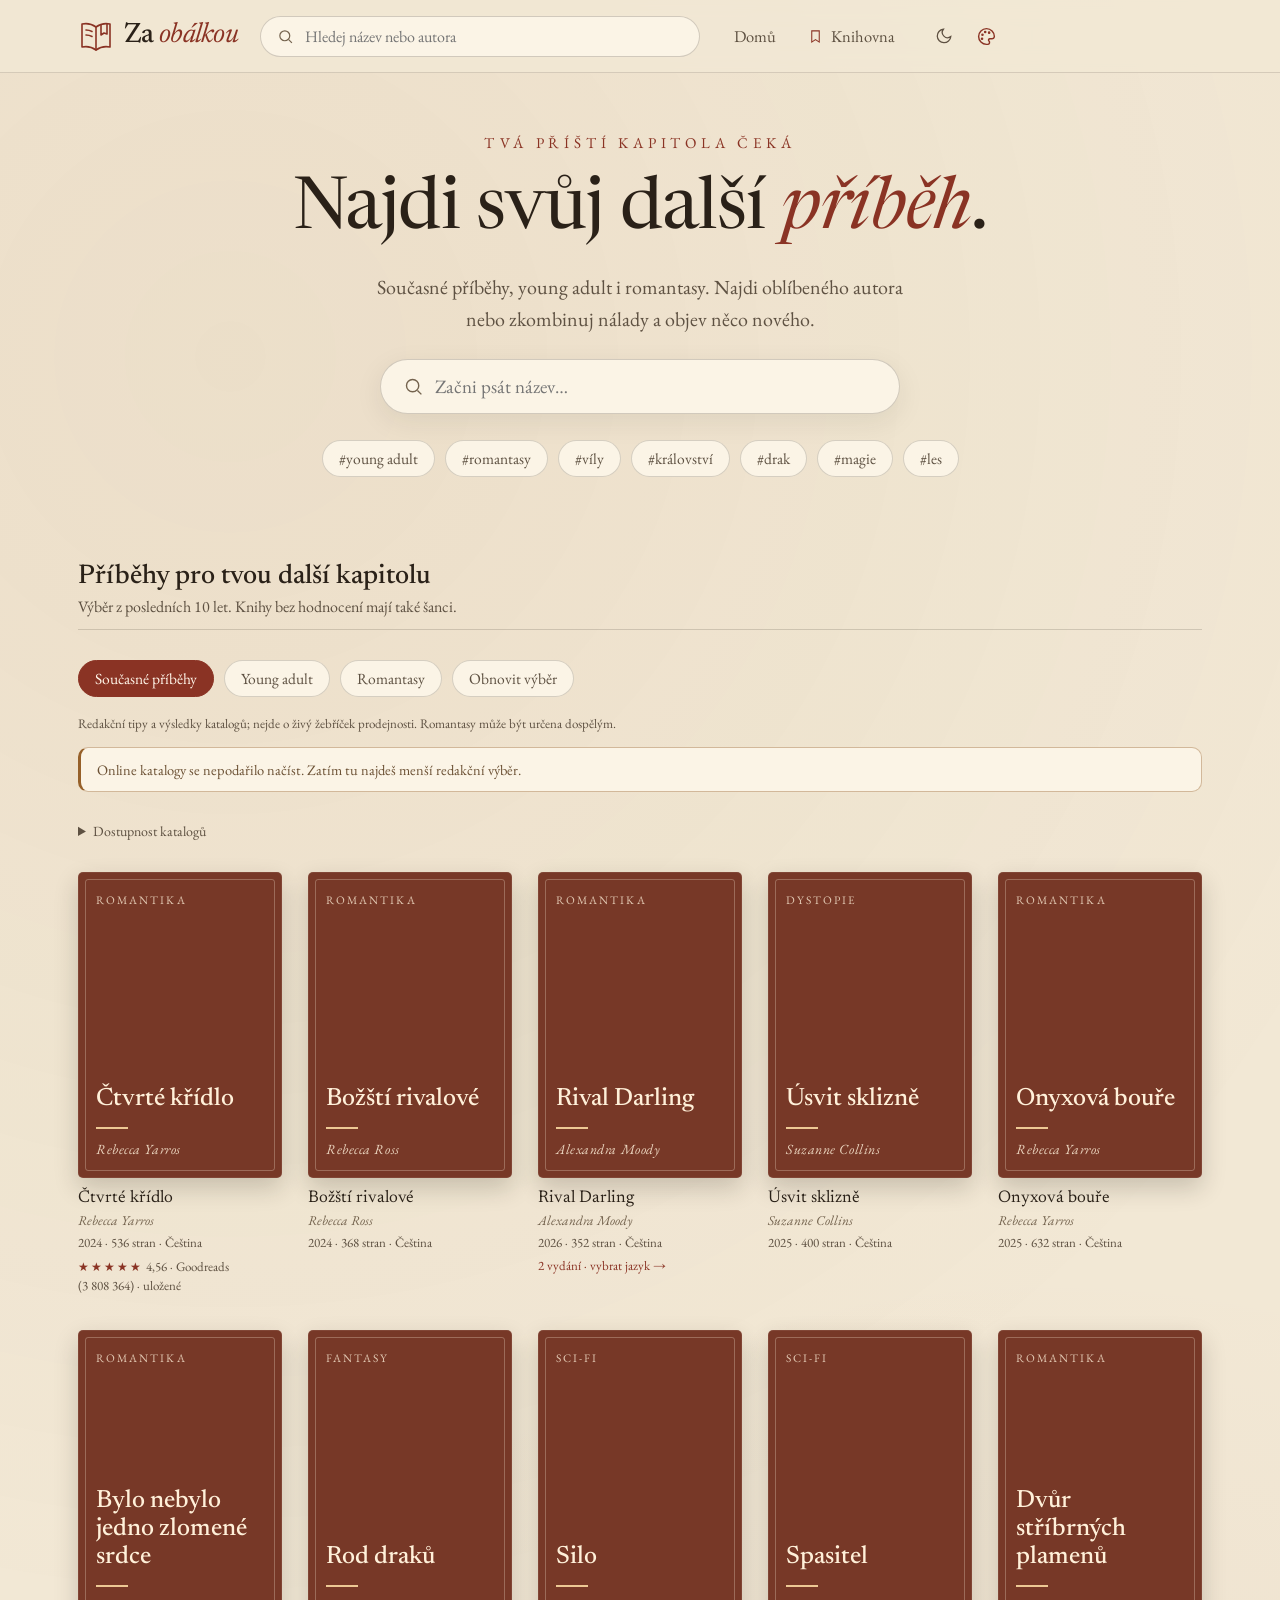
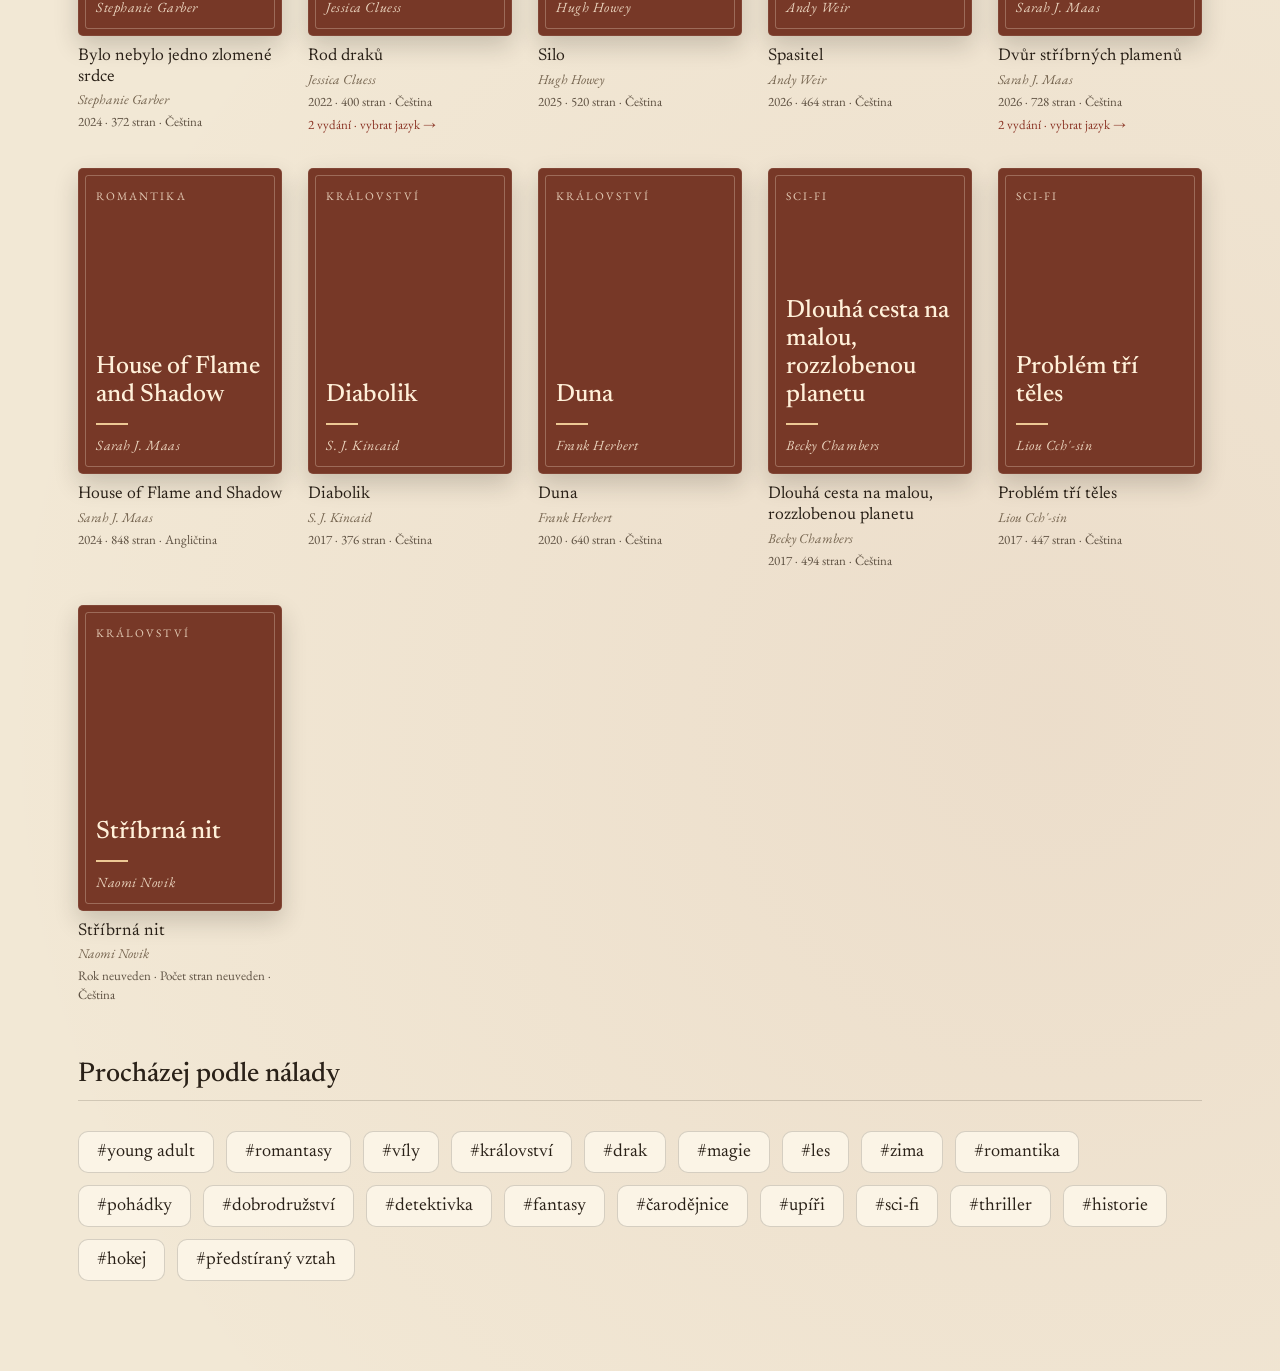
==== index.html @ e5e3b752 "Improve Czech discovery and rating provenance Remove the hidden age cutoff from tag browsing, combin" ====
<!DOCTYPE html>
<html lang="cs">
<head>
<meta charset="utf-8">
<meta name="viewport" content="width=device-width, initial-scale=1">
<meta name="description" content="Za Obálkou — objev současné knihy, young adult a romantasy. Doporučení podle nálady, vlastní knihovna a sledování čtení.">
<title>Za Obálkou — najdi svůj další příběh</title>
<link rel="canonical" href="https://zaobalkou.github.io/">
<meta property="og:type" content="website">
<meta property="og:site_name" content="Za Obálkou">
<meta property="og:title" content="Za Obálkou — najdi svůj další příběh">
<meta property="og:description" content="Objev současné knihy, young adult a romantasy. Doporučení podle nálady, vlastní knihovna a sledování čtení.">
<meta property="og:url" content="https://zaobalkou.github.io/">
<link rel="preconnect" href="https://fonts.googleapis.com">
<link rel="preconnect" href="https://fonts.gstatic.com" crossorigin>
<link href="https://fonts.googleapis.com/css2?family=Newsreader:ital,opsz,wght@0,6..72,300;0,6..72,400;0,6..72,500;0,6..72,600;1,6..72,400;1,6..72,500&family=EB+Garamond:ital,wght@0,400;0,500;0,600;1,400&display=swap" rel="stylesheet">
<style>
:root{--bg:#F2E8D5;--bg-rgb:242,232,213;--ink:#2A2118;--ink-rgb:42,33,24;--card:#FBF4E6;--accent:#8A3324;--accent-rgb:138,51,36;--muted:#5E5142;--faint:#8A7B66;--faint2:#A8997F;--desc:#3A3025;--onaccent:#F7EFDF;--gold:#B0853B;--notice:#6b5a3a}
body.dark{--bg:#15120E;--bg-rgb:21,18,14;--ink:#ECE3CF;--ink-rgb:236,227,207;--card:#221C15;--accent:#E08763;--accent-rgb:224,135,99;--muted:#BCAE92;--faint:#9C8F75;--faint2:#82765C;--desc:#DBD2BF;--onaccent:#1A1611;--gold:#D8AE55;--notice:#C9B68F}
*{box-sizing:border-box}
html,body{margin:0;padding:0}
body{background:var(--bg);color:var(--ink);font-family:'EB Garamond',Georgia,serif;-webkit-font-smoothing:antialiased;transition:background .3s,color .3s}
input{font-family:inherit}
button{font-family:inherit}
::selection{background:var(--accent);color:var(--onaccent)}
input[type=number]::-webkit-inner-spin-button{opacity:.4}
input[type=range]{-webkit-appearance:none;appearance:none;width:100%;height:6px;border-radius:999px;background:rgba(var(--ink-rgb),.16);outline:none;margin:4px 0}
input[type=range]::-webkit-slider-thumb{-webkit-appearance:none;width:19px;height:19px;border-radius:50%;background:var(--accent);cursor:pointer;border:2px solid var(--bg);box-shadow:0 1px 4px rgba(var(--ink-rgb),.3)}
input[type=range]::-moz-range-thumb{width:19px;height:19px;border-radius:50%;background:var(--accent);cursor:pointer;border:2px solid var(--bg)}
@keyframes riseIn{from{opacity:0;transform:translateY(18px)}to{opacity:1;transform:none}}
@keyframes fadeIn{from{opacity:0;transform:translateY(10px)}to{opacity:1;transform:none}}
@keyframes popIn{0%{opacity:0;transform:scale(.92) rotate(-2deg)}60%{transform:scale(1.02) rotate(.6deg)}100%{opacity:1;transform:none}}
@keyframes toastIn{from{opacity:0;transform:translate(-50%,18px)}to{opacity:1;transform:translate(-50%,0)}}
@keyframes spin{to{transform:rotate(360deg)}}
.app-bg{min-height:100vh;background:var(--bg);background-image:radial-gradient(circle at 18% 12%,rgba(176,133,59,.07),transparent 45%),radial-gradient(circle at 82% 78%,rgba(var(--accent-rgb),.06),transparent 42%);position:relative;transition:background .3s}
.hdr{position:sticky;top:0;z-index:40;backdrop-filter:blur(10px);background:rgba(var(--bg-rgb),.82);border-bottom:1px solid rgba(var(--ink-rgb),.14)}
.hdr-in{max-width:1180px;margin:0 auto;padding:14px 28px;display:flex;align-items:center;gap:22px;flex-wrap:wrap}
.logo{display:flex;flex:0 0 auto;align-items:center;gap:10px;min-height:44px;white-space:nowrap;background:none;border:none;cursor:pointer;padding:0;color:var(--ink)}
.logo .m{display:block;flex:none;width:36px;height:36px;color:var(--accent)}
.logo .t{font-family:'Newsreader',Georgia,serif;font-size:28px;line-height:1.05;letter-spacing:-.025em;font-weight:500}
.logo .t em{color:var(--accent);font-weight:400;transition:color .2s}
.logo:hover .t em{color:var(--ink)}
.hsearch-wrap{flex:1;min-width:200px;max-width:440px;display:flex;align-items:center;gap:9px;background:var(--card);border:1px solid rgba(var(--ink-rgb),.2);border-radius:999px;padding:8px 16px;transition:border-color .25s,box-shadow .25s}
.hsearch-wrap:focus-within{border-color:var(--accent);box-shadow:0 0 0 3px rgba(var(--accent-rgb),.1)}
.hsearch-wrap input:focus-visible{outline:none}
.hsearch-wrap input{flex:1;border:none;background:none;outline:none;font-size:16px;color:var(--ink);min-width:0}
nav{display:flex;align-items:center;gap:6px}
.nav-btn{background:none;border:none;cursor:pointer;font-family:'EB Garamond',serif;font-size:16.5px;color:var(--muted);padding:8px 12px;border-radius:8px;transition:color .2s,background .2s}
.nav-btn:hover{color:var(--ink);background:rgba(var(--ink-rgb),.06)}
.icon-btn{display:grid;place-items:center;width:38px;height:38px;border-radius:9px;color:var(--muted)}
.icon-btn:hover{color:var(--ink);background:rgba(var(--ink-rgb),.06)}
.nav-lib{display:flex;align-items:center;gap:8px;padding:8px 14px}
.badge{display:inline-grid;place-items:center;min-width:21px;height:21px;padding:0 6px;background:var(--accent);color:var(--onaccent);border-radius:999px;font-size:12.5px;font-family:'EB Garamond',serif}
main{max-width:1180px;margin:0 auto;padding:0 28px 90px}
.cover{position:relative;border-radius:5px;overflow:hidden;display:flex;flex-direction:column;justify-content:space-between;box-shadow:0 10px 24px rgba(var(--ink-rgb),.2),inset 0 0 0 1px rgba(255,255,255,.07)}
.cover .frame{position:absolute;inset:7px;border:1px solid currentColor;opacity:.28;border-radius:3px;pointer-events:none}
.cover img.cv{position:absolute;inset:0;width:100%;height:100%;object-fit:cover;z-index:2;background:inherit}
.book-card{background:none;border:none;padding:0;cursor:pointer;text-align:left;font-family:inherit;display:flex;flex-direction:column;gap:11px}
.book-card .cover{aspect-ratio:2/3;padding:20px 18px;transition:transform .35s cubic-bezier(.2,.8,.3,1),box-shadow .35s;animation:riseIn .5s ease both}
.book-card:hover .cover{transform:translateY(-9px) rotate(-1deg);box-shadow:0 22px 40px rgba(var(--ink-rgb),.32)}
.kicker{font-size:11.5px;letter-spacing:.18em;text-transform:uppercase;opacity:.78}
.c-title{font-family:'Newsreader',serif;font-weight:500;font-size:clamp(20px,2.2vw,25px);line-height:1.12}
.c-rule{width:32px;height:2px;margin:13px 0 11px}
.c-author{font-size:14px;letter-spacing:.04em;opacity:.85;font-style:italic}
.grid{display:grid;grid-template-columns:repeat(auto-fill,minmax(186px,1fr));gap:34px 26px}
.sec-head{border-bottom:1px solid rgba(var(--ink-rgb),.16);padding-bottom:12px;margin-bottom:30px}
.sec-head h2{font-family:'Newsreader',serif;font-weight:500;font-size:27px;margin:0}
.tag-chip{background:var(--card);border:1px solid rgba(var(--ink-rgb),.18);border-radius:999px;padding:7px 16px;font-family:'EB Garamond',serif;font-size:15.5px;color:var(--muted);cursor:pointer;transition:all .22s}
.tag-chip:hover{background:var(--ink);color:var(--bg);border-color:var(--ink);transform:translateY(-2px)}
.tag-active{display:flex;align-items:center;gap:8px;background:var(--accent);color:var(--onaccent);border:none;border-radius:999px;padding:7px 8px 7px 16px;font-size:15.5px;cursor:pointer;transition:opacity .2s}
.tag-active:hover{opacity:.85}
.mood{display:flex;align-items:baseline;gap:8px;background:var(--card);border:1px solid rgba(var(--ink-rgb),.18);border-radius:10px;padding:11px 18px;font-family:'Newsreader',serif;font-size:18px;color:var(--ink);cursor:pointer;transition:all .22s}
.mood:hover{background:var(--ink);color:var(--bg);border-color:var(--ink);transform:translateY(-3px)}
.spinner{width:34px;height:34px;border:3px solid rgba(var(--ink-rgb),.15);border-top-color:var(--accent);border-radius:50%;animation:spin .8s linear infinite;margin:60px auto}
.toast{position:fixed;left:50%;bottom:34px;transform:translateX(-50%);z-index:80;background:var(--ink);color:var(--bg);padding:14px 26px;border-radius:999px;font-size:16.5px;box-shadow:0 14px 34px rgba(var(--ink-rgb),.34);animation:toastIn .35s cubic-bezier(.2,.9,.3,1) both;display:flex;align-items:center;gap:11px}
.toast .ck{display:grid;place-items:center;width:22px;height:22px;border-radius:50%;background:var(--gold);color:#2A2118}
.lib-btn{display:flex;align-items:center;gap:8px;border-radius:10px;padding:11px 18px;font-family:'EB Garamond',serif;font-size:16px;cursor:pointer;transition:all .22s}
.lib-btn:hover{transform:translateY(-2px)}
.numin{border:1px solid rgba(var(--ink-rgb),.24);background:var(--bg);border-radius:8px;padding:6px 9px;font-size:15px;color:var(--ink);outline:none;text-align:center}
.notice{background:var(--card);border:1px solid rgba(176,133,59,.4);border-left:3px solid var(--gold);border-radius:10px;padding:12px 16px;color:var(--notice);font-size:14.5px;margin:0 0 24px}
.desc{font-size:19px;line-height:1.72;color:var(--desc);margin:0 0 22px;max-width:62ch;white-space:pre-line}
.rcard{background:var(--card);border:1px solid rgba(var(--ink-rgb),.16);border-radius:12px;padding:17px 18px}
a{color:inherit}

/* ============ mobile ============ */
@media (max-width:640px){
main{padding:0 16px 70px}
.hdr-in{padding:10px 14px;gap:12px}
.hsearch-wrap{min-width:140px}
.grid{grid-template-columns:repeat(2,1fr);gap:14px 10px}
.book-card{gap:8px}
.book-card .cover{padding:12px 10px}
.book-card .kicker{font-size:9.5px}
.book-card .c-title{font-size:clamp(13px,3.8vw,17px)!important}
.c-author{font-size:11.5px}
.c-rule{margin:7px 0 6px;width:22px}
.book-card .cover .frame{inset:4px}
.sec-head h2{font-size:22px}
.detail-cover{width:140px!important;position:relative!important;top:auto!important;margin-bottom:0}
}
@media (max-width:420px){
.grid{grid-template-columns:repeat(auto-fill,minmax(110px,1fr));gap:12px 8px}
}

/* Shared controls and narrow-screen fixes. */
:root{--faint:#74634E;--faint2:#78674F}
body.dark{--faint:#BCAE92;--faint2:#A99A80}
.book-meta{font-size:13px;color:var(--muted);line-height:1.45;margin-top:5px}
.toolbar{display:flex;flex-wrap:wrap;gap:10px;align-items:center;margin:18px 0}
.toolbar [aria-pressed=true]{background:var(--accent);border-color:var(--accent);color:var(--onaccent)}
.filters{align-items:flex-end;padding:16px;background:var(--card);border:1px solid rgba(var(--ink-rgb),.15);border-radius:12px}
.filters label{display:flex;flex:1;min-width:150px;flex-direction:column;gap:6px;font-size:14px;color:var(--muted)}
select{max-width:100%;width:100%;border:1px solid rgba(var(--ink-rgb),.24);background:var(--bg);color:var(--ink);padding:9px;border-radius:7px;font:inherit}
button:focus-visible,a:focus-visible,input:focus-visible{outline:3px solid var(--accent);outline-offset:4px}
select:focus{outline:none;border-color:var(--accent);box-shadow:0 0 0 3px rgba(var(--accent-rgb),.12)}
#main:focus{outline:none}
.book-card{min-width:0;color:var(--ink)}
.book-card>.cover{width:100%}
.c-title,.desc,.book-card{overflow-wrap:anywhere}
.skip-link{position:fixed;top:-80px;left:12px;z-index:100;background:var(--card);padding:12px}
.skip-link:focus{top:12px}
.file-input{display:block;max-width:220px;font-size:13px;margin-top:5px}
.toast{max-width:calc(100vw - 24px);width:max-content;border-radius:14px}
@media(max-width:640px){
 .hdr-in>.hsearch-wrap{order:3;flex-basis:100%;max-width:none}
 .hdr-in{justify-content:space-between;gap:8px}
 .hdr-in nav{margin-left:auto;gap:0}.nav-btn{padding:8px}
 .logo .t{font-size:22px}.logo{gap:6px}.logo .m{width:28px;height:28px}
 .grid{grid-template-columns:repeat(2,minmax(0,1fr));gap:24px 14px}
 #main div[style*="min-width:300px"],#main div[style*="min-width:240px"]{min-width:0!important;flex-basis:100%!important}
 .filters label{min-width:100%;width:100%}
 .detail-cover{width:180px!important;margin:auto!important}
}
@media(max-width:420px){.hdr-in nav>.nav-btn[data-action="home"]{display:none}}
@media(prefers-reduced-motion:reduce){*,*::before,*::after{animation:none!important;transition:none!important;scroll-behavior:auto!important}}
</style>
<link rel="stylesheet" href="theme-palette.css?v=20260913-5">
<link rel="stylesheet" href="reader-tools.css?v=20260913-5">
<link rel="stylesheet" href="bookshelf.css?v=20260913-5">
</head>
<body>
<a class="skip-link" href="#main">Přeskočit na obsah</a>
<div class="app-bg">
  <header class="hdr">
    <div class="hdr-in">
      <button class="logo" data-action="home" aria-label="Za obálkou — domů">
        <svg class="m" viewBox="0 0 36 36" fill="none" stroke="currentColor" stroke-width="1.6" stroke-linecap="round" stroke-linejoin="round" aria-hidden="true" focusable="false"><path d="M18 9c-4-3-9-4-14-3v23c5-1 10 0 14 3 4-3 9-4 14-3V6c-5-1-10 0-14 3Z"/><path d="M18 9v23M8 12c2.5 0 4.4.6 6 1.5M8 17c2.5 0 4.4.6 6 1.5M23 7v10l3-2 3 1V6"/></svg>
        <span class="t">Za <em>obálkou</em></span>
      </button>
      <div class="hsearch-wrap">
        <span style="color:var(--faint);display:flex"><svg width="17" height="17" viewBox="0 0 24 24" fill="none" stroke="currentColor" stroke-width="1.7"><circle cx="11" cy="11" r="7"></circle><line x1="16.5" y1="16.5" x2="21" y2="21"></line></svg></span>
        <input id="hsearch" aria-label="Hledej název nebo autora" maxlength="200" type="search" placeholder="Hledej název nebo autora" autocomplete="off">
      </div>
      <nav>
        <button class="nav-btn" data-action="home">Domů</button>
        <button class="nav-btn nav-lib" data-action="library">
          <span style="display:flex;color:var(--accent)"><svg width="15" height="15" viewBox="0 0 24 24" fill="none" stroke="currentColor" stroke-width="1.7"><path d="M6 3h12v18l-6-4-6 4z"></path></svg></span>
          Knihovna <span id="libBadge"></span>
        </button>
        <button class="nav-btn icon-btn" data-action="theme" id="themeBtn" title="Přepnout světlý/tmavý motiv"></button>
      </nav>
    </div>
  </header>
  <main id="main" tabindex="-1"></main>
</div>
<dialog id="readerDialog" aria-labelledby="dialogTitle"></dialog>
<div id="toastHost" role="status" aria-live="polite"></div>

<script src="config.js?v=20260913-5"></script>
<script src="book-core.js?v=20260913-5"></script>
<script src="catalogue-data.js?v=20260913-5"></script>
<script src="catalogue-client.js?v=20260913-5"></script>
<script src="qrcodegen.js?v=20260913-5"></script>
<script src="library-tools.js?v=20260913-5"></script>
<script src="bookshelf.js?v=20260913-5"></script>
<script src="theme-palette.js?v=20260913-5"></script>
<script>
var Core = window.BookCore;
(function(){
"use strict";

/* ============ pomocné ============ */
var PALETTES = [
  ['#26304F','#EFE7D2','#C9A24B'],['#2E4630','#EBE4CF','#B9C29A'],['#2E3B4E','#E7ECF2','#BFD0DE'],
  ['#6E2A2A','#F0E2C8','#D8B24A'],['#1F4E4A','#EAE3CC','#D2A24B'],['#4A2A45','#F0E0D6','#D9A6A0'],
  ['#34506B','#EAEFF4','#E3C36B'],['#3A2A38','#ECE0D2','#C8A24B'],['#3B4A2E','#E9E6CF','#C3CB94'],
  ['#7A3A1E','#F0E2CC','#E0B25A'],['#235049','#EDE6D0','#E0B0C0'],['#22324A','#E8E2CC','#CDA24B']
];
function hashStr(s){ s=String(s||''); var h=0; for(var i=0;i<s.length;i++){ h=((h<<5)-h+s.charCodeAt(i))|0; } return Math.abs(h); }
function palette(seed){ return PALETTES[ hashStr(seed) % PALETTES.length ]; }
function esc(s){ return String(s==null?'':s).replace(/[&<>"']/g,function(c){ return {'&':'&amp;','<':'&lt;','>':'&gt;','"':'&quot;',"'":'&#39;'}[c]; }); }
function attr(s){ return esc(s); }
function decodeEntities(s){
  if(!s) return '';
  s=s.replace(/&#x([0-9a-fA-F]+);/g,function(_,h){return String.fromCharCode(parseInt(h,16));})
     .replace(/&#([0-9]+);/g,function(_,n){return String.fromCharCode(parseInt(n,10));});
  try{ var t=document.createElement('textarea'); t.innerHTML=s; s=t.value; }catch(e){}
  return s;
}
function cleanDesc(s){
  s=String(s||'');
  s=s.replace(/<\s*br\s*\/?>/gi,'\n').replace(/<\/(p|div|h[1-6]|li)>/gi,'\n').replace(/<li[^>]*>/gi,'• ').replace(/<[^>]+>/g,'');
  s=decodeEntities(s);
  s=s.replace(/ /g,' ').replace(/\r/g,'').replace(/[ \t]+/g,' ').replace(/ *\n */g,'\n').replace(/\n{3,}/g,'\n\n').trim();
  return s;
}
function num(n){ return String(n).replace('.',','); }
function el(id){ return document.getElementById(id); }
function plkn(n){ return n===1?'kniha':(n>=2&&n<=4?'knihy':'knih'); }
function author0(b){ return String((b&&b.author)||'').split(',')[0].trim(); }

/* nálady: český štítek + offline tag + anglický výraz pro Open Library */
var MOODS = [
  {label:'#young adult',cz:'young adult',en:'young adult'},{label:'#romantasy',cz:'romantasy',en:'romantasy'},
  {label:'#víly', cz:'víly', en:'fairies'},{label:'#království', cz:'království', en:'kingdoms'},
  {label:'#drak', cz:'drak', en:'dragons'},{label:'#magie', cz:'magie', en:'magic'},
  {label:'#les', cz:'les', en:'forest'},{label:'#zima', cz:'zima', en:'winter'},
  {label:'#romantika', cz:'romantika', en:'romance'},{label:'#pohádky', cz:'pohádky', en:'fairy tales'},
  {label:'#dobrodružství', cz:'dobrodružství', en:'adventure'},{label:'#detektivka', cz:'detektivka', en:'detective'},
  {label:'#fantasy', cz:'fantasy', en:'fantasy'},{label:'#čarodějnice', cz:'čarodějnice', en:'witches'},
  {label:'#upíři', cz:'upíři', en:'vampires'},{label:'#sci-fi', cz:'sci-fi', en:'science fiction'},
  {label:'#thriller', cz:'thriller', en:'thriller'},{label:'#historie', cz:'historie', en:'historical fiction'},{label:'#hokej',cz:'hokej',en:'hockey'},{label:'#předstíraný vztah',cz:'předstíraný vztah',en:'fake dating'}
];

/* ============ záložní katalog (offline) ============ */
var EMBEDDED = [
  {id:'e:star',title:'Hvězdný prach',author:'Neil Gaiman',year:1999,pages:280,tags:['království','víly','hvězdy','romantika','dobrodružství'],desc:'Mladý Tristan slíbí své lásce, že jí přinese spadlou hvězdu — a vydá se za zeď, která dělí všední svět od kouzelné země Vílí.'},
  {id:'e:uproot',title:'Zakořeněná',author:'Naomi Novik',year:2015,pages:520,tags:['les','magie','drak','čarodějnice','království'],desc:'Vesnici na okraji zkaženého Hvozdu chrání mág zvaný Drak, který si každých deset let vybírá jednu dívku.'},
  {id:'e:silver',title:'Stříbrná nit',author:'Naomi Novik',year:2018,pages:560,tags:['zima','magie','království','hvězdy','víly'],desc:'Dcera lichváře dokáže měnit stříbro ve zlato — a tím na sebe upoutá pozornost ledového krále zimního království.'},
  {id:'e:narnia',title:'Lev, čarodějnice a skříň',author:'C. S. Lewis',year:1950,pages:200,tags:['království','magie','zima','čarodějnice','dobrodružství'],desc:'Čtyři sourozenci projdou skříní do zasněžené země Narnie, kde vládne Bílá čarodějnice a stále je zima, ale nikdy Vánoce.'},
  {id:'e:hobit',title:'Hobit',author:'J. R. R. Tolkien',year:1937,pages:336,tags:['drak','dobrodružství','magie','fantasy'],desc:'Spořádaný hobit Bilbo Pytlík se proti své vůli připojí k družině trpaslíků na cestě za pokladem, který hlídá drak Šmak.'},
  {id:'e:bride',title:'Princezna nevěsta',author:'William Goldman',year:1973,pages:320,tags:['romantika','království','dobrodružství'],desc:'Krásná Buttercup ztratí svou pravou lásku na moři a má se provdat za zlého prince. Příběh plný pirátů, soubojů a pravé lásky.'},
  {id:'e:howl',title:'Howlův kráčející hrad',author:'Diana Wynne Jones',year:1986,pages:448,tags:['magie','čarodějnice','království','romantika'],desc:'Mladou Sofii promění čarodějnice ve stařenu a ona najde útočiště v kráčejícím hradě marnivého kouzelníka Howla.'},
  {id:'e:grimm',title:'Pohádky bratří Grimmů',author:'bratři Grimmové',year:1812,pages:720,tags:['pohádky','víly','les','fantasy'],desc:'Sebrané pohádky, jak je zapsali bratři Grimmové — temnější a divočejší, než je dnes známe.'},
  {id:'e:forest',title:'Dcera lesa',author:'Juliet Marillier',year:1999,pages:672,tags:['les','magie','romantika','pohádky'],desc:'Sorcha je jediná dcera mezi šesti bratry. Když je zlá macecha promění v labutě, musí mlčky uplést šest košil z kopřivy.'},
  {id:'e:wind',title:'Jméno větru',author:'Patrick Rothfuss',year:2007,pages:880,tags:['magie','dobrodružství','fantasy'],desc:'Kvothe — legendární mág, vrah a hudebník — vypráví příběh svého života až po tajemnou univerzitu, kde se vyučuje pravá magie.'},
  {id:'e:alice',title:'Alenka v říši divů',author:'Lewis Carroll',year:1865,pages:200,tags:['dobrodružství','fantasy','magie'],desc:'Alenka se propadne za bílým králíkem do nesmyslného světa, kde mluví zvířata a Srdcová královna volá „Hlavu dolů!“.'},
  {id:'e:peter',title:'Petr Pan',author:'J. M. Barrie',year:1911,pages:240,tags:['víly','dobrodružství','fantasy'],desc:'Chlapec, který nikdy nedospěje, odnese Wendy a její bratry do Země Nezemě. Čekají je víly, ztracení hoši i kapitán Hook.'}
];
// Czech fallback suggestions, editorial selection; no invented scores or trend claims.
// year is the original publication year here, not the date of a Czech edition.
var MODERN = [
  {id:'e:onyx',title:'Onyxová bouře',aliases:['Onyx Storm'],author:'Rebecca Yarros',year:2025,tags:['romantasy','fantasy','drak','magie','romantika','new adult'],desc:'Třetí díl série Empyreum. Violet čekají další střety ve světě dračích jezdců.',link:'https://www.albatrosmedia.cz/tituly/91888547/onyxova-boure/'},
  {id:'e:sunrise',title:'Úsvit sklizně',aliases:['Sunrise on the Reaping'],author:'Suzanne Collinsová',year:2025,tags:['young adult','dystopie','dobrodružství'],desc:'Návrat do Panemu v příběhu Haymitche a padesátých Hladových her.',link:'https://www.albatrosmedia.cz/tituly/95061816/usvit-sklizne/'},
  {id:'e:rivals',title:'Božští rivalové',aliases:['Divine Rivals'],author:'Rebecca Ross',year:2023,tags:['young adult','romantasy','fantasy','romantika','magie'],desc:'Dva mladí novináři a dopisy, které je propojí uprostřed války bohů.',link:'https://www.albatrosmedia.cz/tituly/91496657/bozsti-rivalove/'},
  {id:'e:fourth',title:'Čtvrté křídlo',aliases:['Fourth Wing'],author:'Rebecca Yarros',year:2023,tags:['romantasy','fantasy','drak','magie','romantika','new adult'],desc:'Violet vstupuje do nebezpečného výcviku dračích jezdců. První díl série Empyreum.'},
  {id:'e:iron',title:'Železný plamen',aliases:['Iron Flame'],author:'Rebecca Yarros',year:2023,tags:['romantasy','fantasy','drak','magie','romantika','new adult'],desc:'Pokračování Čtvrtého křídla: další rok výcviku a zkoušky Violetiny důvěry.',link:'https://www.albatrosmedia.cz/tituly/89562707/zelezny-plamen/'},
  {id:'e:heart',title:'Bylo nebylo jedno zlomené srdce',aliases:['Once Upon a Broken Heart'],author:'Stephanie Garberová',year:2021,tags:['young adult','romantasy','fantasy','romantika','magie','pohádky'],desc:'Evangeline uzavírá nebezpečnou dohodu ve světě kouzel a nenaplněných přání.',link:'https://www.palmknihy.cz/ekniha/bylo-nebylo-jedno-zlomeneho-srdce--414884'}
];
// The link for this edition is supplied by its publisher/distributor.
MODERN[5].link='https://www.palmknihy.cz/ekniha/bylo-nebylo-jedno-zlomene-srdce--414884';
EMBEDDED = MODERN.concat(EMBEDDED).map(function(b){return Object.assign({pages:0,language:'cs',yearKind:'original',firstPublishYear:b.year},b);});

/* ============ stav ============ */
var state = {
  view:'home', query:'', searchInput:'', activeTags:[], unknownTags:[], libraryView:'shelf',
  selectedId:null, detail:null, detailLoading:false,
  results:[], rawResults:[], shown:24, searchLoading:false, offlineSearch:false, searchFailed:0, searchTotal:0,
  filters:{year:'all',language:'all',sort:'smart'}, discovery:'modern', featuredFailed:0, storageError:'', returnView:'home',
  featured:[], featuredLoading:true, offlineFeatured:false,
  lib:{}, toast:null, _lastError:null, _focusHeader:false, _fromHero:false
};
var toastTimer=null, searchTimer=null, searchSeq=0, detailSeq=0;

/* ============ téma ============ */
var MOON='<svg width="18" height="18" viewBox="0 0 24 24" fill="none" stroke="currentColor" stroke-width="1.7"><path d="M21 12.8A9 9 0 1 1 11.2 3a7 7 0 0 0 9.8 9.8z"></path></svg>';
var SUN='<svg width="18" height="18" viewBox="0 0 24 24" fill="none" stroke="currentColor" stroke-width="1.7"><circle cx="12" cy="12" r="4.2"></circle><path d="M12 2v2.5M12 19.5V22M2 12h2.5M19.5 12H22M4.9 4.9l1.8 1.8M17.3 17.3l1.8 1.8M19.1 4.9l-1.8 1.8M6.7 17.3l-1.8 1.8"></path></svg>';
function applyTheme(dark){ document.body.classList.toggle('dark',dark); var tb=el('themeBtn'); if(tb) tb.innerHTML= dark?SUN:MOON; try{localStorage.setItem('mzr_theme',dark?'dark':'light');}catch(e){} }
function toggleTheme(){ applyTheme(!document.body.classList.contains('dark')); }
function initTheme(){
  var th=null; try{th=localStorage.getItem('mzr_theme');}catch(e){}
  var dark = th==='dark' || (th===null && window.matchMedia && window.matchMedia('(prefers-color-scheme: dark)').matches);
  applyTheme(!!dark);
}

/* ============ localStorage ============ */
function loadLib(){
  try { var raw=localStorage.getItem('mzr_lib_v2'); if(raw) state.lib=Core.validateLibrary(JSON.parse(raw)); }
  catch(e){ state.lib=Object.create(null); state.storageError='Knihovnu nelze načíst. Původní data zůstala zachována; nejdřív si stáhni jejich zálohu.'; state.storageBlocked=true; }
}
function saveLib(){
  if(state.storageBlocked){ state.storageError='Původní knihovna je poškozená. Stáhni původní data pro jejich obnovu.'; return false; }
  try { localStorage.setItem('mzr_lib_v2', JSON.stringify(state.lib)); state.storageError=''; return true; }
  catch(e){ state.storageError='Změny se nepodařilo uložit. Zálohuj knihovnu před zavřením stránky.'; return false; }
}
function exportLibrary(raw){
  // Keep the original backup format compatible with MeziŘádky imports.
  var value=raw ? localStorage.getItem('mzr_lib_v2') : JSON.stringify({format:'meziradky',version:1,exportedAt:new Date().toISOString(),library:state.lib},null,2);
  var blob=new Blob([value || '{}'],{type:'application/json'}), url=URL.createObjectURL(blob), a=document.createElement('a');
  a.href=url; a.download=raw?'zaobalkou-puvodni-data.json':'zaobalkou-knihovna.json'; a.click(); setTimeout(function(){URL.revokeObjectURL(url);},1000);
}
/* Catalogue adapters keep source failures, works and language editions separate. */
var Client=window.CatalogueClient, LibraryTools=window.LibraryTools, BookShelf=window.BookShelf;
var SEEDS=(window.CatalogueData||{}).books||[];
EMBEDDED=Core.merge([SEEDS,Core.linkCatalogue(EMBEDDED.filter(function(b){return !SEEDS.some(function(seed){return Core.sameWork(b,seed);});}).map(function(b){return Object.assign({},b,{year:null,pages:0,yearKind:'original',source:'Redakční tip'});}),SEEDS)]).map(function(b){b.tags=Core.normalizeTags(b);return b;});
function searchBooks(q){return Client.search(q,state.filters);}
function searchCombo(terms){return Client.tags(terms,state.filters);}
function loadFeatured(mode,force){return Client.featured(mode,{force:!!force});}
function matchesTags(b,terms){return Core.matchesTags(b,terms);}
function localSearch(query,tags){
  var books=Core.merge([Object.keys(state.lib).map(function(id){return state.lib[id].book;}),EMBEDDED]);
  return books.filter(function(b){return (!tags||!tags.length||matchesTags(b,tags))&&(!query||Core.relevance(b,query)>0);});
}
function buildRatings(b){
  var primary=Core.rating(b);
  return ['gr','a','ol','g'].filter(function(p){return Core.validRating(b[p+'Rating'])&&(p!=='gr'||primary&&primary.source==='Goodreads');}).map(function(p){
    var n=b[p+'Rating'];return {site:{gr:'Goodreads',a:'Apple Books',ol:'Open Library',g:'Google Books'}[p],val:num(n.toFixed(p==='gr'?2:1)),unit:'/ 5',pct:Math.round(n*20),count:Core.integer(b[p+'Count'],100000000),url:p==='gr'?Core.goodreadsURL(b.grUrl):'',snapshot:p==='gr'&&b.grSnapshot===true,scope:p==='gr'?b.grScope:''};
  }).sort(function(a,b){return Number(b.site===(primary||{}).source)-Number(a.site===(primary||{}).source);});
}
function fetchDetail(book){return Client.detail(book).then(function(b){b.ratingList=buildRatings(b);return b;});}
var featuredSeq=0;
function featuredBooks(list){
  var books=Core.merge([list,EMBEDDED.filter(function(b){return Core.year(b.firstPublishYear||b.year)>=new Date().getFullYear()-10;})]);
  books=books.filter(function(b){
    if(Object.keys(state.lib).some(function(id){return Core.sameWork(state.lib[id].book,b);}))return false;
    return state.discovery==='ya'?matchesTags(b,['young adult']):state.discovery==='romantasy'?matchesTags(b,['romantasy']):true;
  });
  var authors=new Map();
  return Core.groupWorks(books,{era:'modern'}).filter(function(b){var a=Core.norm(b.author),n=authors.get(a)||0;authors.set(a,n+1);return n<2;}).slice(0,18);
}
function refreshFeatured(force){
  var seq=++featuredSeq;state.featured=featuredBooks([]);state.featuredLoading=true;renderMain();
  loadFeatured(state.discovery,force).then(function(r){
    if(seq!==featuredSeq)return;
    state.featured=featuredBooks(r.books);state.offlineFeatured=r.total>0&&r.failed===r.total;state.featuredFailed=r.failed;state.featuredIssues=r.issues||[];state.featuredLoading=false;
    if(state.view==='home')renderMain();
  }).catch(function(){if(seq!==featuredSeq)return;state.featured=featuredBooks([]);state.offlineFeatured=true;state.featuredLoading=false;if(state.view==='home')renderMain();});
}

/* ============ knihovna ============ */
function snapshot(b){return Core.snapshot(b);}
function findBook(id){
  if(state.detail && state.detail.id===id) return state.detail;
  var all=state.results.concat(state.rawResults,state.featured,(state.detail&&state.detail.editions)||[]);
  all=all.concat(all.flatMap(function(b){return b.editions||[];}));
  for(var i=0;i<all.length;i++){ if(all[i].id===id) return all[i]; }
  for(var j=0;j<EMBEDDED.length;j++){ if(EMBEDDED[j].id===id) return EMBEDDED[j]; }
  if(state.lib[id]) return state.lib[id].book;
  return null;
}
function setStatus(id,status){
  if(!['want','reading','read'].includes(status) || state.storageBlocked)return;
  var b=findBook(id); if(!b) return;
  var existing=Object.keys(state.lib).find(function(k){return Core.sameBook(state.lib[k].book,b);});
  if(existing && existing!==id){id=existing;b=state.lib[id].book;}
  var cur=state.lib[id]||{}; var page=cur.page||0; var pages=cur.pages==null?(b.pages||0):cur.pages;
  if(status==='reading') page=cur.page||0;
  if(status==='read') page=pages||cur.page||0;
  state.lib[id]={status:status,page:page,pages:pages,pagesManual:!!cur.pagesManual,book:snapshot(b)};
  var saved=saveLib(); updateBadge(); renderMain();
  if(!saved){flash('Změna je jen v paměti. Stáhni zálohu knihovny.');return;}
  flash(status==='want'?'Přidáno do „Chci přečíst“':status==='reading'?'Označeno jako rozečtené':'Přidáno mezi přečtené');
}
function setPage(id,val,live){
  var cur=state.lib[id]; if(!cur) return;
  var tot=cur.pages==null?((cur.book&&cur.book.pages)||0):cur.pages;
  var p=Core.integer(val); if(tot&&p>tot)p=tot;
  cur.status='reading'; cur.page=p; saveLib(); if(!live)renderMain();
}
function setTotal(id,val,live){
  var cur=state.lib[id]; if(!cur) return;
  var t=Core.integer(val); cur.pages=t; cur.pagesManual=true;
  // Typing 512 passes through 5 and 51. Preserve progress until the edit is committed.
  if(!live){if(cur.page>t&&t>0)cur.page=t;if(cur.status==='read')cur.page=t;}
  saveLib(); if(!live)renderMain();
}
function sliderLive(id,val){
  var cur=state.lib[id]; if(!cur) return;
  var tot=cur.pages==null?((cur.book&&cur.book.pages)||0):cur.pages;
  var p=Core.integer(val); if(tot&&p>tot)p=tot; if(p<0)p=0;
  cur.status='reading'; cur.page=p; saveLib();
  var pct=tot?Math.min(100,Math.round(p/tot*100)):0;
  var q=function(sel,fn){ var ns=document.querySelectorAll(sel); for(var i=0;i<ns.length;i++) fn(ns[i]); };
  q('[data-pnum="'+CSS.escape(id)+'"]',function(x){ x.value=p; });
  q('[data-ppct="'+CSS.escape(id)+'"]',function(x){ x.textContent=pct+' %'; });
  q('[data-pbar="'+CSS.escape(id)+'"]',function(x){ x.style.width=pct+'%'; });
}
var lastRemoved=null;
function removeFromLib(id){
  if(!state.lib[id])return;lastRemoved={id:id,entry:state.lib[id]};delete state.lib[id];saveLib();updateBadge();renderMain();flash('Odebráno z knihovny');
}
function undoRemove(){if(!lastRemoved)return;state.lib[lastRemoved.id]=lastRemoved.entry;lastRemoved=null;saveLib();updateBadge();renderMain();flash('Kniha vrácena do knihovny');}

function flash(msg){ state.toast=msg; renderToast(); clearTimeout(toastTimer); toastTimer=setTimeout(function(){ state.toast=null; renderToast(); },2200); }

/* ============ navigace + hledání ============ */
function cancelSearch(){clearTimeout(searchTimer);searchSeq++;state.searchLoading=false;}
function goHome(){setRoute(''); cancelSearch();detailSeq++; state.featured=featuredBooks(state.featured); state.view='home'; state.activeTags=[]; state.unknownTags=[]; state.searchInput=''; state.query=''; if(el('hsearch'))el('hsearch').value=''; renderMain(); window.scrollTo(0,0); }
function goLibrary(){setRoute('#shelf');cancelSearch();detailSeq++; state.view='library'; renderMain(); window.scrollTo(0,0); }
function openBook(id,fromRoute){
  var base=findBook(id);if(!base)return;
  var knownChoices=state.detail&&Core.sameWork(state.detail,base)?state.detail.editions||[]:[];
  base=Object.assign({},base,{editions:Core.merge([base.editions||[],knownChoices,SEEDS.filter(function(b){return Core.sameWork(b,base);}),[base]])});
  cancelSearch();if(state.view!=='detail')state.returnView=state.view;
  if(!fromRoute)setRoute(LibraryTools.bookLink(base));
  state.view='detail'; state.selectedId=id; state.detail=null; state.detailLoading=true;
  state.detail=Object.assign({},base,{ratingList:buildRatings(base)});
  renderMain(); window.scrollTo(0,0);
  var seq=++detailSeq;
  fetchDetail(base).then(function(d){ if(seq!==detailSeq||state.view!=='detail')return; state.detail=d;
    var savedId=Object.keys(state.lib).find(function(k){return k===id||Core.sameBook(state.lib[k].book,d);}),cur=state.lib[savedId]; if(cur){cur.book=snapshot(Object.assign({},d,{id:savedId}));if(!cur.pagesManual&&!cur.pages&&d.pages)cur.pages=d.pages;saveLib();}
    state.detailLoading=false; renderMain(); })
  .catch(function(){ if(seq!==detailSeq||state.view!=='detail')return; state.detail=Object.assign({},base,{desc:cleanDesc(base.desc)||'Popis se nepodařilo načíst.',ratingList:buildRatings(base)}); state.detailLoading=false; renderMain(); });
}
function applyFilters(){
  state.results=Core.groupWorks(state.rawResults,Object.assign({query:state.query},state.filters));state.shown=24;renderMain();
}
function runSearch(){
  var q=state.query.trim(), tags=state.activeTags.map(function(t){return t.term;});
  if(state.unknownTags.length){cancelSearch();state.results=[];state.rawResults=[];state.searchIssues=[];renderMain();return;}
  if(!q&&!tags.length){cancelSearch();state.results=[];state.rawResults=[];renderMain();return;}
  var seq=++searchSeq;state.shown=24;state.searchLoading=true;state.offlineSearch=false;state.rawResults=[];state.results=[];renderMain();
  state.rawResults=localSearch(q,tags);state.results=Core.groupWorks(state.rawResults,Object.assign({query:q},state.filters));renderMain();
  var p=tags.length?searchCombo(tags):searchBooks(q);
  p.then(function(r){
    if(seq!==searchSeq||state.view!=='search')return;
    state.rawResults=Core.merge([r.books,localSearch(q,tags)]).filter(function(b){return (!q||Core.relevance(b,q)>0)&&(!tags.length||matchesTags(b,tags));});
    state.searchFailed=r.failed;state.searchTotal=r.total;state.searchIssues=r.issues||[];state.offlineSearch=r.total>0&&r.failed===r.total;state.searchLoading=false;applyFilters();
  }).catch(function(){
    if(seq!==searchSeq||state.view!=='search')return;
    state.rawResults=localSearch(q,tags);state.offlineSearch=true;state.searchLoading=false;applyFilters();
  });
}

function applyQuery(){
  var raw=state.searchInput, parsed=Core.parseSearchInput(raw);
  state.query=parsed.query;state.activeTags=parsed.tags.map(function(tag){return {term:tag,label:'#'+tag,cz:tag};});state.unknownTags=parsed.unknownTags;
  var has=!!raw.trim();
  if(has){setRoute('');state.view='search';}
  else if(state.view==='search'){state.view='home';}
  if(state._fromHero){var hs=el('hsearch');if(hs)hs.value=raw;state._focusHeader=true;state._fromHero=false;}
  if(has)runSearch();else renderMain();
}
function onQuery(val){searchSeq++;state.searchInput=String(val).slice(0,200);state.query=Core.parseSearchInput(state.searchInput).query;clearTimeout(searchTimer);searchTimer=setTimeout(applyQuery,350);}
function addTag(term,label,cz){setRoute('');cancelSearch();detailSeq++;
  for(var i=0;i<state.activeTags.length;i++){ if(Core.norm(state.activeTags[i].cz)===Core.norm(cz||term)||state.activeTags[i].term===term){ return; } }
  state.activeTags.push({term:term,label:label,cz:cz||term}); state.query=''; state.searchInput=''; state.unknownTags=[]; if(el('hsearch'))el('hsearch').value='';
  state.view='search'; window.scrollTo(0,0); runSearch();
}
function searchTag(mood){ addTag(mood.en, mood.label, mood.cz); }
function searchRaw(term,label){ addTag(term, label, term); }
function removeTag(i){ state.activeTags.splice(i,1);state.searchInput=state.query+(state.query?' ':'')+state.activeTags.map(function(t){return t.label;}).join(' ');if(el('hsearch'))el('hsearch').value=state.searchInput; if(state.activeTags.length){ runSearch(); } else { clearTag(); } }
function clearTag(){cancelSearch();detailSeq++; state.activeTags=[]; state.results=[];state.rawResults=[]; state.query=''; state.searchInput=''; state.unknownTags=[]; if(el('hsearch'))el('hsearch').value=''; state.view='home'; renderMain(); }
function loadMore(){state.shown=Math.min(state.results.length,state.shown+24);renderMain();}

/* ============ render: komponenty ============ */
function coverImageHTML(b,big,style){
  var urls=Core.coverCandidates(b,SEEDS.concat(b.editions||[]),big);
  if(!urls.length)return '';
  return '<img class="cv" src="'+attr(urls.shift())+'" data-cover-fallbacks="'+attr(JSON.stringify(urls))+'" alt="" loading="lazy" style="'+attr(style||'')+'">';
}
function spineImageHTML(b){
  var known=[b].concat(SEEDS.filter(function(seed){return Core.sameBook(b,seed);}));
  var source=known.map(function(book){return Core.safeURL(book.spineUrl);}).find(Boolean);
  if(!source)return coverImageHTML(b,false);
  var fallbacks=Core.coverCandidates(b,known,false).filter(function(url){return url!==source;});
  return '<img class="cv" src="'+attr(source)+'" data-spine-original="true" data-cover-fallbacks="'+attr(JSON.stringify(fallbacks))+'" alt="" loading="lazy">';
}
// Keep the whole jacket at its native aspect ratio, meeting the spine at one hinge.
function fitShelfCover(img){
  if(!img||img.tagName!=='IMG'||img.hasAttribute('data-spine-original'))return;
  var book=img.closest('.shelf-book');if(!book)return;
  var front=book.querySelector('.shelf-preview-cover img');
  if(front&&front.naturalWidth&&front.naturalHeight)img=front;
  var height=parseFloat(book.style.getPropertyValue('--spine-height'));
  if(!height||!img.naturalWidth||!img.naturalHeight)return;
  var width=height*img.naturalWidth/img.naturalHeight;
  book.style.setProperty('--shelf-preview-width',width+'px');
  var shelf=book.closest('.bookshelf');
  if(shelf&&width>Math.max(174,parseFloat(shelf.style.getPropertyValue('--shelf-gutter'))||0))shelf.style.setProperty('--shelf-gutter',width+'px');
}
document.addEventListener('load',function(event){fitShelfCover(event.target);},true);
document.addEventListener('error',function(event){
  var img=event.target;if(!img||img.tagName!=='IMG'||!img.hasAttribute('data-cover-fallbacks'))return;
  var urls;try{urls=JSON.parse(img.getAttribute('data-cover-fallbacks'));}catch(e){urls=[];}
  var next=Array.isArray(urls)&&urls.length?Core.safeURL(urls.shift()):'';
  img.removeAttribute('data-spine-original');
  if(next){img.setAttribute('data-cover-fallbacks',JSON.stringify(urls));img.src=next;}else img.remove();
},true);
function coverHTML(b,opts){
  opts=opts||{}; var big=opts.big;
  var pal=palette(b.id||b.title);
  var titleSize= big?'34px':'clamp(20px,2.2vw,25px)';
  var typo='<div class="frame"></div>'
    +'<div class="kicker">'+esc((b.tags&&b.tags[0])||'kniha')+'</div>'
    +'<div><div class="c-title" style="font-size:'+titleSize+'">'+esc(b.title)+'</div>'
    +'<div class="c-rule" style="background:'+pal[2]+'"></div>'
    +'<div class="c-author">'+esc(b.author)+'</div></div>';
  var img = coverImageHTML(b,big,'background:'+pal[0]);
  return '<div class="cover" style="aspect-ratio:2/3;background:'+pal[0]+';color:'+pal[1]+';padding:'+(big?'34px 30px':'20px 18px')+'">'+typo+img+(opts.badge||'')+'</div>';
}
function starsHTML(v,size){ var f=Math.round(v); var s=''; for(var i=0;i<5;i++){ s+= i<f?'★':'☆'; } return '<span style="color:var(--accent);letter-spacing:2px;font-size:'+(size||14)+'px">'+s+'</span>'; }
function ratingPill(b){
  var r=Core.rating(b);if(!r)return '';
  return '<div class="book-meta" title="'+attr(r.source+(r.snapshot?' · uložené hodnocení, nemusí být aktuální':''))+'">'+starsHTML(r.value,12)+' '+num(r.value.toFixed(r.source==='Goodreads'?2:1))+' · '+esc(r.source)+(r.count?' ('+r.count.toLocaleString('cs-CZ')+')':'')+(r.snapshot?' · uložené':'')+'</div>';
}
function languageName(code){return {cs:'Čeština',en:'Angličtina',sk:'Slovenština',de:'Němčina',fr:'Francouzština',es:'Španělština',it:'Italština',pl:'Polština',pt:'Portugalština'}[code]||(code?code.toUpperCase():'Jazyk neuveden');}
function bookMeta(b){
  var y=Core.year(b.year), parts=[y?String(y):'Rok neuveden',b.pages?b.pages+' stran':'Počet stran neuveden',languageName(b.language)];
  var count=(b.editions||[]).length;
  return '<div class="book-meta">'+esc(parts.join(' · '))+(count>1?'<span class="edition-count">'+count+' vydání · vybrat jazyk →</span>':'')+'</div>';
}
function editionHTML(b){
  var editions=Core.merge([b.editions||[],[b]]);
  var items=editions.map(function(e){return '<option value="'+attr(e.id)+'"'+(Core.sameBook(e,b)?' selected':'')+'>'+esc(languageName(e.language)+' · '+e.title+' · '+(e.year||'rok neuveden')+(e.pages?' · '+e.pages+' stran':'')+(e.isbn?' · ISBN '+e.isbn:''))+'</option>';}).join('');
  return '<div class="edition-picker"><label for="bookEdition">Jazyk knížky a vydání</label><select id="bookEdition" data-action="edition">'+items+'</select><p class="book-meta">Do knihovny přidáš právě zvolené vydání.'+(state.detailLoading?' Doplňuji dostupná vydání a údaje…':'')+'</p></div>';
}

function titleBlock(b){
  return '<div><div style="font-family:\'Newsreader\',serif;font-size:17px;line-height:1.22;color:var(--ink)">'+esc(b.title)+'</div>'
    +'<div style="font-size:13.5px;color:var(--faint);font-style:italic;margin-top:2px">'+esc(b.author)+'</div>'+bookMeta(b)+ratingPill(b)+'</div>';
}
function bookCardHTML(b){
  return '<button class="book-card" data-action="open" data-id="'+attr(b.id)+'">'+coverHTML(b,{})+titleBlock(b)+'</button>';
}
function gridHTML(list,cls){ return '<div class="grid'+(cls?' '+cls:'')+'">'+list.map(bookCardHTML).join('')+'</div>'; }
function spinner(){ return '<div class="spinner"></div>'; }

/* ============ HOME ============ */
function discoveryHTML(){
  return '<div class="toolbar" aria-label="Zaměření doporučení">'+[['modern','Současné příběhy'],['ya','Young adult'],['romantasy','Romantasy']].map(function(x){return '<button class="tag-chip" aria-pressed="'+(state.discovery===x[0])+'" data-action="discover" data-mode="'+x[0]+'">'+x[1]+'</button>';}).join('')+'<button class="tag-chip" data-action="refreshFeatured">Obnovit výběr</button></div><p class="book-meta">Redakční tipy a výsledky katalogů; nejde o živý žebříček prodejnosti. Romantasy může být určena dospělým.</p>';
}
function filterHTML(){
  function select(key,label,choices){return '<label>'+label+'<select data-filter="'+key+'">'+choices.map(function(c){return '<option value="'+c[0]+'"'+(String(state.filters[key])===String(c[0])?' selected':'')+'>'+c[1]+'</option>';}).join('')+'</select></label>';}
  var years=[['all','Všechny roky']];for(var y=new Date().getFullYear();y>=1450;y--)years.push([String(y),String(y)]);
  return '<div class="toolbar filters">'+select('sort','Řazení',[['smart','Nejlepší shoda · současné výš'],['newest','Od nejnovějších'],['rating','Podle hodnocení']])+select('year','Rok vydání',years)+select('language','Jazyk knížky',[['all','Všechny jazyky'],['cs','Čeština'],['en','Angličtina'],['sk','Slovenština'],['de','Němčina'],['fr','Francouzština'],['es','Španělština'],['it','Italština'],['pl','Polština']])+'</div><p class="book-meta">Filtry platí pro konkrétní vydání. Jeden příběh má jednu kartu; jazykovou verzi vybereš v detailu.</p>';
}
function backupHTML(){return '<div class="toolbar"><button class="tag-chip" data-action="transfer">Přenést knihovnu · odkaz / QR</button><button class="tag-chip" data-action="excel"'+(!Object.keys(state.lib).length?' disabled':'')+'>Stáhnout tabulku Excel</button></div><p class="book-meta">Tvoje čtení se ukládá v tomto prohlížeči. Odkaz přenese aktuální knihovnu do dalšího zařízení.</p>';}
function sourceStatus(issues){return issues&&issues.length?'<details class="source-status"><summary>Dostupnost katalogů</summary><p>'+issues.map(function(i){return esc(i.source+': '+i.message);}).join('<br>')+'</p></details>':'';}

function homeHTML(){
  var reading=shelf('reading');
  var heroTags=MOODS.slice(0,7).map(function(m,i){return '<button class="tag-chip" data-action="mood" data-mood="'+i+'">'+esc(m.label)+'</button>';}).join('');
  var h='<div style="animation:fadeIn .45s ease both">'
    +'<section style="padding:60px 0 32px;text-align:center;max-width:760px;margin:0 auto">'
    +'<div style="font-size:15px;letter-spacing:.32em;text-transform:uppercase;color:var(--accent);margin-bottom:22px">Tvá příští kapitola čeká</div>'
    +'<h1 style="font-family:\'Newsreader\',serif;font-weight:400;font-size:clamp(42px,7vw,72px);line-height:1.04;margin:0 0 22px;letter-spacing:-.01em">Najdi svůj další <span style="font-style:italic;color:var(--accent)">příběh</span>.</h1>'
    +'<p style="font-size:clamp(17px,2.4vw,20px);line-height:1.6;color:var(--muted);margin:0 auto 0;max-width:540px">Současné příběhy, young adult i romantasy. Najdi oblíbeného autora nebo zkombinuj nálady a objev něco nového.</p>'
    +'<div class="hsearch-wrap" style="border-width:1.5px;padding:13px 22px;max-width:520px;margin:24px auto 0;box-shadow:0 8px 28px rgba(var(--ink-rgb),.08)">'
    +'<span style="color:var(--faint);display:flex"><svg width="21" height="21" viewBox="0 0 24 24" fill="none" stroke="currentColor" stroke-width="1.6"><circle cx="11" cy="11" r="7"></circle><line x1="16.5" y1="16.5" x2="21" y2="21"></line></svg></span>'
    +'<input id="herosearch" aria-label="Najdi knihu" maxlength="200" type="search" placeholder="Začni psát název…" autocomplete="off" style="font-size:19px" value="'+attr(state.query)+'">'
    +'</div>'
    +'<div style="display:flex;flex-wrap:wrap;gap:10px;justify-content:center;margin-top:26px">'+heroTags+'</div>'
    +'</section>';
  if(reading.length){
    h+='<section style="margin-top:30px"><div style="display:flex;align-items:baseline;justify-content:space-between;border-bottom:1px solid rgba(var(--ink-rgb),.16);padding-bottom:12px;margin-bottom:26px">'
      +'<h2 style="font-family:\'Newsreader\',serif;font-weight:500;font-size:27px;margin:0">Pokračuj ve čtení</h2>'
      +'<button class="nav-btn" data-action="library" style="color:var(--accent);padding:0">Celá knihovna →</button></div>'
      +'<div style="display:flex;flex-wrap:wrap;gap:18px">'+reading.slice(0,4).map(continueCardHTML).join('')+'</div></section>';
  }
  h+='<section style="margin-top:54px"><div class="sec-head">'
    +'<h2>Příběhy pro tvou další kapitolu</h2><p style="margin:6px 0 0;color:var(--muted);font-size:16px">Výběr z posledních 10 let. Knihy bez hodnocení mají také šanci.</p></div>'+discoveryHTML();
  if(state.featuredLoading){h+='<p role="status">Doplňuji výběr o knihy z online katalogů…</p>'+gridHTML(state.featured);}
  else {
    if(state.offlineFeatured){ h+='<div class="notice">Online katalogy se nepodařilo načíst. Zatím tu najdeš menší redakční výběr.</div>'; }
    h+=sourceStatus(state.featuredIssues);
    h+= state.featured.length? gridHTML(state.featured) : '<p style="color:var(--faint)">Nepodařilo se načíst knihy.</p>';
  }
  h+='</section>';
  var moods=MOODS.map(function(m,i){return '<button class="mood" data-action="mood" data-mood="'+i+'">'+esc(m.label)+'</button>';}).join('');
  h+='<section style="margin-top:56px"><div class="sec-head"><h2>Procházej podle nálady</h2></div>'
    +'<div style="display:flex;flex-wrap:wrap;gap:12px">'+moods+'</div></section>';
  h+='</div>';
  return h;
}
function continueCardHTML(b){
  var pct=b.pages?Math.min(100,Math.round(b.page/b.pages*100)):0;
  var pal=palette(b.id||b.title);
  var thumb='<div style="position:relative;width:62px;height:93px;flex:none;border-radius:4px;overflow:hidden;display:flex;align-items:center;justify-content:center;padding:8px;text-align:center;background:'+pal[0]+';color:'+pal[1]+';box-shadow:0 3px 8px rgba(var(--ink-rgb),.25)">'
    +'<div style="font-family:\'Newsreader\',serif;font-size:11px;line-height:1.1">'+esc(b.title)+'</div>'
    +coverImageHTML(b,false,'position:absolute;inset:0;width:100%;height:100%;object-fit:cover')+'</div>';
  var pagesTxt = b.pages?('strana '+b.page+' z '+b.pages+' · '+pct+' %'):('strana '+b.page);
  return '<button class="book-card" data-action="open" data-id="'+attr(b.id)+'" style="display:flex;flex-direction:row;gap:16px;align-items:center;background:var(--card);border:1px solid rgba(var(--ink-rgb),.14);border-radius:12px;padding:14px;flex:1;min-width:280px;color:var(--ink)">'
    +thumb+'<div style="flex:1;min-width:0"><div style="font-family:\'Newsreader\',serif;font-size:19px;line-height:1.2;margin-bottom:3px;color:var(--ink)">'+esc(b.title)+'</div>'
    +'<div style="font-size:14.5px;color:var(--faint);margin-bottom:10px">'+esc(b.author)+'</div>'
    +'<div style="height:5px;background:rgba(var(--ink-rgb),.12);border-radius:999px;overflow:hidden"><div style="height:100%;width:'+pct+'%;background:var(--accent);border-radius:999px"></div></div>'
    +'<div style="font-size:13.5px;color:var(--faint);margin-top:7px">'+pagesTxt+'</div></div></button>';
}

/* ============ SEARCH ============ */
function searchHTML(){
  var h='<div style="animation:fadeIn .4s ease both;padding-top:44px">'
    +'<h1 style="font-family:\'Newsreader\',serif;font-weight:400;font-size:clamp(30px,4vw,42px);margin:0 0 14px">Výsledky</h1>';
  if(state.activeTags.length){
    var chips=state.activeTags.map(function(t,i){return '<button class="tag-active" data-action="removeTag" data-i="'+i+'">'+esc(t.label)+'<span style="display:grid;place-items:center;width:20px;height:20px;border-radius:50%;background:rgba(255,255,255,.22);font-size:13px">×</span></button>';}).join(' <span style="color:var(--faint2);font-size:14px">a&nbsp;zároveň</span> ');
    var addable=MOODS.map(function(m,i){ for(var x=0;x<state.activeTags.length;x++){if(state.activeTags[x].term===m.en||Core.norm(state.activeTags[x].cz)===Core.norm(m.label.replace(/^#/,'')))return '';} return '<button class="tag-chip" data-action="mood" data-mood="'+i+'">+ '+esc(m.label)+'</button>'; }).join('');
    h+='<div style="display:flex;flex-wrap:wrap;gap:9px;align-items:center;margin-bottom:8px">'+chips
      +'<button data-action="clearTag" style="background:none;border:none;cursor:pointer;color:var(--faint2);font-size:14.5px;padding:6px 4px">vyčistit vše</button></div>'
      +'<div style="display:flex;flex-wrap:wrap;gap:8px;margin-bottom:6px">'+addable+'</div>'
      +'<p style="color:var(--faint);font-size:14px;margin:0 0 20px;font-style:italic">Hledám knihy, které mají všechny zvolené nálady zároveň.</p>';
  }
  h+=filterHTML();
  h+='<p class="book-meta">Víceslovný štítek: <strong>#young adult</strong> nebo <strong>#youngadult</strong>. Další štítek začíná dalším #, třeba #young adult #fantasy. Kniha musí odpovídat všem.</p>';
  if(state.unknownTags.length){return h+'<div class="notice" role="status">Neznámé štítky: '+state.unknownTags.map(function(t){return '<strong>'+esc('#'+t)+'</strong>';}).join(', ')+'. Použij celý název štítku; například #young adult je jeden štítek.</div></div>';} 
  if(state.searchLoading){ h+='<p role="status">Doplňuji výsledky z katalogů…</p>'+(state.results.length?gridHTML(state.results):spinner())+'</div>'; return h; }
  var n=state.results.length;
  if(state.query)h+='<p>Hledáš: <strong>'+esc(state.query)+'</strong></p>';
  h+='<p style="color:var(--faint);font-size:16.5px;margin:0 0 18px">'+n+' '+plkn(n)+(n>=100?'+':'')+' v načteném výběru</p>';
  if(state.offlineSearch){ h+='<div class="notice">Online katalogy se nepodařilo načíst. Hledám v uložené knihovně a redakčním výběru.</div>'; }
  h+=sourceStatus(state.searchIssues);
  if(state.offlineSearch)h+='<button class="tag-chip" data-action="retry">Zkusit online hledání znovu</button>';
  if(!n && state.rawResults.length)h+='<div class="notice">Knihy byly nalezeny, ale neodpovídají filtrům. <button class="tag-chip" data-action="resetFilters">Zrušit filtry</button></div>';
  if(n){ h+=gridHTML(state.results.slice(0,state.shown),'results');
    if(n>state.shown){ h+='<div style="text-align:center;margin-top:30px"><button data-action="more" style="background:var(--card);border:1px solid rgba(var(--ink-rgb),.2);border-radius:10px;padding:11px 22px;font-size:16px;color:var(--muted);cursor:pointer">Načíst další</button></div>'; }
  } else {
    var heroTags=MOODS.slice(0,7).map(function(m,i){return '<button class="tag-chip" data-action="mood" data-mood="'+i+'">'+esc(m.label)+'</button>';}).join('');
    var hint = state.activeTags.length>1 ? '<p style="font-size:17px;margin:0 0 22px">Tahle kombinace nálad nic nevrátila — zkus odebrat jednu náladu.</p>' : '<p style="font-size:17px;margin:0 0 22px">Zkus jiné slovo nebo se nech vést náladou.</p>';
    h+='<div style="text-align:center;padding:60px 20px;color:var(--faint)">'
      +'<div style="font-family:\'Newsreader\',serif;font-size:30px;font-style:italic;color:var(--ink);margin-bottom:10px">Nic jsme nenašli.</div>'
      + hint
      +'<div style="display:flex;flex-wrap:wrap;gap:10px;justify-content:center;max-width:560px;margin:0 auto">'+heroTags+'</div></div>';
  }
  h+='</div>';
  return h;
}

/* ============ DETAIL ============ */
function detailHTML(){
  var d=state.detail; var base=findBook(state.selectedId);
  var b = d || base;
  if(!b) return '<p>Kniha není k dispozici. <button data-action="home">Domů</button></p>';
  var libId=Object.keys(state.lib).find(function(id){return id===b.id||Core.sameBook(state.lib[id].book,b);});
  if(libId)b=Object.assign({},b,{id:libId});
  var lib=state.lib[b.id]; var status=lib?lib.status:null; var page=lib?(lib.page||0):0;
  var total=lib?lib.pages:(b.pages||0);if(lib)b=Object.assign({},b,{pages:total});
  var pct=total?Math.min(100,Math.round(page/total*100)):0;
  function btn(s,label,extra){
    var on=status===s;
    var bg=on?(s==='read'?'var(--ink)':'var(--accent)'):'var(--card)';
    var fg=on?(s==='read'?'var(--bg)':'var(--onaccent)'):'var(--muted)';
    var bd=on?(s==='read'?'var(--ink)':'var(--accent)'):'rgba(var(--ink-rgb),.22)';
    return '<button class="lib-btn" data-action="status" data-id="'+attr(b.id)+'" data-status="'+s+'" style="border:1.5px solid '+bd+';background:'+bg+';color:'+fg+'">'+(extra||'')+label+'</button>';
  }
  var tagChips=(b.tags||[]).slice(0,8).map(function(t){return '<button class="tag-chip" data-action="tag-raw" data-term="'+attr(t)+'" data-label="#'+attr(t)+'">#'+esc(t)+'</button>';}).join('');
  var ratings;
  if(d){
    if(d.ratingList && d.ratingList.length){
      ratings=d.ratingList.map(function(r){
        var rv=parseFloat(String(r.val).replace(',','.'));
        var stars = (r.unit==='/ 5' && !isNaN(rv)) ? ('<div style="margin-bottom:8px">'+starsHTML(rv,16)+'</div>') : '';
        return '<div class="rcard">'
          +'<div style="font-size:14.5px;color:var(--faint);margin-bottom:9px">'+esc(r.site)+'</div>'
          + stars
          +'<div style="display:flex;align-items:baseline;gap:5px;margin-bottom:11px"><span style="font-family:\'Newsreader\',serif;font-size:30px;color:var(--ink)">'+esc(r.val)+'</span><span style="font-size:14px;color:var(--faint2)">'+esc(r.unit)+'</span></div>'
          +'<div style="height:6px;background:rgba(var(--ink-rgb),.12);border-radius:999px;overflow:hidden"><div style="height:100%;width:'+r.pct+'%;background:var(--accent);border-radius:999px"></div></div>'
          + (r.count?'<div style="font-size:12.5px;color:var(--faint2);margin-top:8px">'+r.count.toLocaleString('cs-CZ')+' hodnocení</div>':'')
          + (r.scope==='work'?'<p class="book-meta">Hodnocení příběhu napříč vydáními.</p>':'')
          + (r.snapshot?'<p class="book-meta">Uložené hodnocení; aktuální počet a průměr se mohou lišit.</p>':'')
          + (r.url?'<a class="book-meta" href="'+attr(r.url)+'" target="_blank" rel="noopener">Aktuální hodnocení na Goodreads ↗</a>':'')+'</div>';
      }).join('');
    } else { ratings='<p style="color:var(--faint)">Pro tuto knihu se zatím nepodařilo načíst hodnocení.</p>'; }
  } else { ratings=spinner(); }
  var progress='';
  if(status==='reading'){
    progress='<div style="margin-top:20px;padding-top:20px;border-top:1px solid rgba(var(--ink-rgb),.14)">'
      +'<div style="display:flex;align-items:center;gap:10px;flex-wrap:wrap;margin-bottom:12px">'
      +'<span style="font-size:16px;color:var(--muted)">Strana</span>'
      +'<input type="number" class="numin" style="width:84px" data-action="page" data-id="'+attr(b.id)+'" data-pnum="'+attr(b.id)+'" value="'+page+'" min="0" max="'+(total||9999)+'">'
      +'<span style="font-size:16px;color:var(--muted)">z</span>'
      +'<input type="number" class="numin" style="width:84px" data-action="total" data-id="'+attr(b.id)+'" value="'+(total||'')+'" min="0" placeholder="počet">'
      + (total?'<span data-ppct="'+attr(b.id)+'" style="margin-left:auto;font-family:\'Newsreader\',serif;font-size:18px;color:var(--accent)">'+pct+' %</span>':'')
      +'</div>';
    if(total){
      progress+='<input type="range" data-action="slider" data-id="'+attr(b.id)+'" min="0" max="'+total+'" value="'+page+'">';
    } else {
      progress+='<p style="font-size:14px;color:var(--faint);margin:4px 0 0;font-style:italic">Kolik stran má tvoje vydání? Doplň počet výše a pokrok se začne počítat. Tvoje aktuální strana se ukládá i bez něj.</p>';
    }
    progress+='</div>';
  }
  var removeBtn = lib? '<button data-action="remove" data-id="'+attr(b.id)+'" style="margin-top:16px;background:none;border:none;cursor:pointer;font-size:15px;color:var(--faint2);padding:0">Odebrat z knihovny</button>':'';
  var appleLink = Core.safeURL(b.link)? '<a href="'+attr(b.link)+'" target="_blank" rel="noopener" style="display:inline-flex;align-items:center;gap:7px;color:var(--accent);font-size:16px;text-decoration:none;margin-bottom:30px">Otevřít u zdroje →</a>':'';
  var h='<div style="animation:fadeIn .4s ease both;padding-top:30px">'
    +'<button data-action="back" style="display:flex;align-items:center;gap:9px;background:none;border:none;cursor:pointer;font-size:16px;color:var(--muted);padding:8px 0;margin-bottom:22px"><svg width="18" height="18" viewBox="0 0 24 24" fill="none" stroke="currentColor" stroke-width="1.7"><line x1="19" y1="12" x2="5" y2="12"></line><polyline points="12 19 5 12 12 5"></polyline></svg>Zpět</button>'
    +'<div style="display:flex;gap:54px;flex-wrap:wrap;align-items:flex-start">'
    +'<div class="detail-cover" style="flex:none;width:300px;max-width:100%;position:sticky;top:96px">'
    +'<div style="animation:popIn .6s cubic-bezier(.2,.8,.3,1) both;box-shadow:0 24px 54px rgba(var(--ink-rgb),.34);border-radius:7px;overflow:hidden">'+coverHTML(b,{big:true})+'</div></div>'
    +'<div style="flex:1;min-width:300px">'
    +'<h1 style="font-family:\'Newsreader\',serif;font-weight:400;font-size:clamp(34px,5vw,52px);line-height:1.06;margin:0 0 8px">'+esc(b.title)+'</h1>'
    +'<div style="font-size:20px;color:var(--muted);font-style:italic;margin-bottom:18px">'+esc(b.author)+'</div>'+bookMeta(b)+editionHTML(b)+(b.series?'<p class="book-meta">Série: '+esc(b.series)+(b.seriesNumber?' · '+esc(b.seriesNumber)+'. díl':'')+'</p>':'')
    + (tagChips?'<div style="display:flex;flex-wrap:wrap;gap:9px;margin-bottom:24px">'+tagChips+'</div>':'')
    +'<p class="desc">'+(d?esc(b.desc||'Popis této knihy zatím není k dispozici.'):'Načítám popis…')+'</p>'
    + appleLink+'<div class="toolbar"><button class="tag-chip" data-action="copyBook">Kopírovat odkaz na knihu</button></div>'
    +'<div style="background:var(--card);border:1px solid rgba(var(--ink-rgb),.16);border-radius:14px;padding:24px;margin:0 0 36px">'
    +'<div style="font-family:\'Newsreader\',serif;font-size:20px;margin-bottom:16px">Moje knihovna</div>'
    +'<div style="display:flex;flex-wrap:wrap;gap:10px">'
    + btn('want','Chci přečíst','<svg width="15" height="15" viewBox="0 0 24 24" fill="none" stroke="currentColor" stroke-width="1.7" style="margin-right:2px"><path d="M6 3h12v18l-6-4-6 4z"></path></svg>')
    + btn('reading','Rozečteno','')
    + btn('read','Přečteno','<svg width="15" height="15" viewBox="0 0 24 24" fill="none" stroke="currentColor" stroke-width="2" style="margin-right:2px"><polyline points="20 6 9 17 4 12"></polyline></svg>')
    +'</div>'+progress+removeBtn+'</div>'
    +'<div style="font-family:\'Newsreader\',serif;font-size:20px;margin-bottom:16px">Hodnocení čtenářů</div>'
    +'<div style="display:grid;grid-template-columns:repeat(auto-fit,minmax(150px,1fr));gap:14px">'+ratings+'</div><p class="book-meta">'+(Core.rating(b)&&Core.rating(b).source==='Goodreads'?'Přednostně Goodreads.':'Goodreads nemáme pro toto vydání ověřené; zobrazujeme dostupné zdroje.')+'</p><a class="book-meta" href="https://www.goodreads.com/search?q='+encodeURIComponent((b.isbn||b.title+' '+b.author))+'" target="_blank" rel="noopener">Najít na Goodreads ↗</a>'
    +'</div></div></div>';
  return h;
}

/* ============ LIBRARY ============ */
function shelf(status){
  var out=[];
  for(var id in state.lib){ if(state.lib[id].status===status){ var e=state.lib[id]; out.push(Object.assign({},e.book,{page:e.page||0,pages:e.pages==null?((e.book&&e.book.pages)||0):e.pages})); } }
  return out;
}
function libraryHTML(){
  var reading=shelf('reading'), want=shelf('want'), read=shelf('read');
  var count=Object.keys(state.lib).length;
  var h='<div style="animation:fadeIn .4s ease both;padding-top:44px">'
    +'<h1 style="font-family:\'Newsreader\',serif;font-weight:400;font-size:clamp(34px,5vw,50px);margin:0 0 6px">Moje knihovna</h1>'
    +'<p style="color:var(--faint);font-size:17px;margin:0 0 38px">'+count+' '+plkn(count)+' na tvých poličkách</p>'+backupHTML();
  if(count===0){
    h+='<div style="text-align:center;padding:64px 20px;background:var(--card);border:1px dashed rgba(var(--ink-rgb),.22);border-radius:16px">'
      +'<div style="font-family:\'Newsreader\',serif;font-size:28px;font-style:italic;margin-bottom:10px">Tvoje poličky jsou zatím prázdné.</div>'
      +'<p style="font-size:17px;color:var(--faint);margin:0 0 22px">Najdi si knihu a přidej ji do knihovny.</p>'
      +'<button data-action="home" style="background:var(--accent);color:var(--onaccent);border:none;border-radius:10px;padding:12px 26px;font-size:17px;cursor:pointer">Objevovat knihy</button></div></div>';
    return h;
  }
  h+='<div class="toolbar" aria-label="Zobrazení knihovny"><button class="tag-chip" data-action="libraryView" data-mode="shelf" aria-pressed="'+(state.libraryView==='shelf')+'">Poličky</button><button class="tag-chip" data-action="libraryView" data-mode="overview" aria-pressed="'+(state.libraryView==='overview')+'">Přehled a pokrok</button></div>';
  if(state.libraryView==='shelf'){
    h+='<p class="book-meta shelf-help">Najeď na hřbet pro náhled přebalu. Kliknutím nebo klepnutím na hřbet otevřeš knihu.</p>';
    [['Rozečtené',reading,'reading'],['Chci přečíst',want,'want'],['Přečtené',read,'read']].forEach(function(group){
      if(group[1].length)h+='<section class="shelf-section"><h2>'+group[0]+' <span>'+group[1].length+'</span></h2>'+BookShelf.render(group[1],{esc:esc,attr:attr,coverHTML:coverHTML,spineImageHTML:spineImageHTML,status:group[2]})+'</section>';
    });
    return h+'</div>';
  }
  if(reading.length){
    h+='<section style="margin-bottom:46px"><h2 style="font-family:\'Newsreader\',serif;font-weight:500;font-size:24px;margin:0 0 20px;display:flex;align-items:baseline;gap:11px">Rozečtené<span style="font-size:15px;color:var(--faint2)">'+reading.length+'</span></h2>'
      +'<div style="display:flex;flex-direction:column;gap:16px">'+reading.map(readingRowHTML).join('')+'</div></section>';
  }
  if(want.length){
    h+='<section style="margin-bottom:46px"><h2 style="font-family:\'Newsreader\',serif;font-weight:500;font-size:24px;margin:0 0 22px;display:flex;align-items:baseline;gap:11px">Chci přečíst<span style="font-size:15px;color:var(--faint2)">'+want.length+'</span></h2>'
      +'<div style="display:grid;grid-template-columns:repeat(auto-fill,minmax(160px,1fr));gap:30px 22px">'+want.map(wantCardHTML).join('')+'</div></section>';
  }
  if(read.length){
    h+='<section><h2 style="font-family:\'Newsreader\',serif;font-weight:500;font-size:24px;margin:0 0 22px;display:flex;align-items:baseline;gap:11px">Přečtené<span style="font-size:15px;color:var(--faint2)">'+read.length+'</span></h2>'
      +'<div style="display:grid;grid-template-columns:repeat(auto-fill,minmax(160px,1fr));gap:30px 22px">'+read.map(readCardHTML).join('')+'</div></section>';
  }
  h+='</div>';
  return h;
}
function readingRowHTML(b){
  var total=b.pages||0;
  var pct=total?Math.min(100,Math.round(b.page/total*100)):0;
  var slider = total ? '<input type="range" data-action="slider" data-id="'+attr(b.id)+'" min="0" max="'+total+'" value="'+b.page+'" style="flex-basis:100%;margin-top:6px">' : '';
  return '<div style="display:flex;gap:20px;align-items:center;background:var(--card);border:1px solid rgba(var(--ink-rgb),.14);border-radius:14px;padding:18px;flex-wrap:wrap">'
    +'<button class="reading-thumb" data-action="open" data-id="'+attr(b.id)+'" style="flex:none;width:72px;height:108px;border:none;padding:0;cursor:pointer;border-radius:5px;overflow:hidden;background:none">'+coverHTML(b,{})+'</button>'
    +'<div style="flex:1;min-width:240px"><div style="font-family:\'Newsreader\',serif;font-size:21px;line-height:1.18;color:var(--ink)">'+esc(b.title)+'</div>'
    +'<div style="font-size:14.5px;color:var(--faint);margin-bottom:12px">'+esc(b.author)+'</div>'+bookMeta(b)
    +'<div style="display:flex;align-items:center;gap:9px;flex-wrap:wrap;margin-top:13px">'
    +'<span style="font-size:15px;color:var(--muted)">Strana</span>'
    +'<input type="number" class="numin" style="width:74px" data-action="page" data-id="'+attr(b.id)+'" data-pnum="'+attr(b.id)+'" value="'+b.page+'" min="0" max="'+(total||9999)+'">'
    +'<span style="font-size:15px;color:var(--muted)">z</span>'
    +'<input type="number" class="numin" style="width:74px" data-action="total" data-id="'+attr(b.id)+'" value="'+(total||'')+'" min="0" placeholder="stran">'
    + (total?'<span data-ppct="'+attr(b.id)+'" style="font-size:15px;color:var(--muted)">'+pct+' %</span>':'')
    +'<button data-action="status" data-id="'+attr(b.id)+'" data-status="read" style="margin-left:auto;display:flex;align-items:center;gap:7px;background:var(--ink);color:var(--bg);border:none;border-radius:8px;padding:8px 15px;font-size:15px;cursor:pointer"><svg width="14" height="14" viewBox="0 0 24 24" fill="none" stroke="currentColor" stroke-width="2"><polyline points="20 6 9 17 4 12"></polyline></svg>Dočteno</button>'
    +'<button data-action="remove" data-id="'+attr(b.id)+'" style="background:none;border:none;cursor:pointer;color:var(--faint2);font-size:20px;line-height:1;padding:4px 8px">×</button>'
    + slider
    +'</div></div></div>';
}
function wantCardHTML(b){
  return '<div style="display:flex;flex-direction:column;gap:11px">'
    +'<button data-action="open" data-id="'+attr(b.id)+'" class="book-card">'+coverHTML(b,{})+'</button>'+titleBlock(b)
    +'<div style="display:flex;gap:8px">'
    +'<button data-action="status" data-id="'+attr(b.id)+'" data-status="reading" style="flex:1;background:var(--card);border:1px solid rgba(var(--ink-rgb),.2);border-radius:8px;padding:8px;font-size:14px;color:var(--muted);cursor:pointer">Začít číst</button>'
    +'<button data-action="remove" data-id="'+attr(b.id)+'" style="background:none;border:1px solid rgba(var(--ink-rgb),.2);border-radius:8px;cursor:pointer;color:var(--faint2);font-size:18px;line-height:1;padding:0 12px">×</button>'
    +'</div></div>';
}
function readCardHTML(b){
  var badge='<div style="position:absolute;top:12px;right:12px;z-index:3;display:grid;place-items:center;width:26px;height:26px;border-radius:50%;background:var(--card);color:var(--accent)"><svg width="14" height="14" viewBox="0 0 24 24" fill="none" stroke="currentColor" stroke-width="2.2"><polyline points="20 6 9 17 4 12"></polyline></svg></div>';
  return '<div style="display:flex;flex-direction:column;gap:11px">'
    +'<button data-action="open" data-id="'+attr(b.id)+'" class="book-card">'+coverHTML(b,{badge:badge})+'</button>'+titleBlock(b)
    +'<button data-action="remove" data-id="'+attr(b.id)+'" style="background:none;border:none;cursor:pointer;color:var(--faint2);font-size:14px;padding:0;text-align:left">Odebrat</button></div>';
}

/* ============ odkazy, přenos knihovny a Excel ============ */
var incomingTransfer=null,dialogSeq=0;
function setRoute(value){
  if(!window.history||!window.location)return;
  routeSeq++;
  var hash=value&&value.indexOf('https:')===0?new URL(value).hash:value;
  var next=window.location.pathname+window.location.search+(hash||'');
  if(window.location.hash!==(hash||''))window.history.pushState(null,'',next);
}
function dialogHTML(title,content){
  var d=el('readerDialog');
  d.innerHTML='<button class="dialog-close" data-action="closeDialog" aria-label="Zavřít">×</button><h2 id="dialogTitle">'+esc(title)+'</h2>'+content;
  if(!d.open)d.showModal();
}
function copyText(value){
  if(navigator.clipboard&&navigator.clipboard.writeText){navigator.clipboard.writeText(value).then(function(){flash('Odkaz zkopírován.');}).catch(function(){showCopy(value);});}
  else showCopy(value);
}
function showCopy(value){dialogHTML('Zkopíruj odkaz','<label for="copyUrl">Označ odkaz a zkopíruj ho.</label><textarea id="copyUrl" readonly rows="4">'+esc(value)+'</textarea>');el('copyUrl').select();}
function exportExcel(){
  try{
    var data=LibraryTools.exportXlsx(state.lib),url=URL.createObjectURL(new Blob([data],{type:LibraryTools.mimeType})),a=document.createElement('a');
    a.href=url;a.download='za-obalkou-knihovna.xlsx';a.click();setTimeout(function(){URL.revokeObjectURL(url);},1000);flash('Tabulka knihovny je připravená.');
  }catch(e){flash('Tabulku se nepodařilo vytvořit: '+e.message);}
}
function showTransfer(){
  var seq=++dialogSeq;
  dialogHTML('Knihovna s tebou','<p role="status">Připravuji odkaz a QR kód…</p>');
  LibraryTools.transferLink(state.lib).then(function(r){
    if(seq!==dialogSeq||!el('readerDialog').open)return;
    dialogHTML('Knihovna s tebou','<p>Otevři odkaz na druhém zařízení nebo naskenuj QR kód. Přenese se <strong>'+r.count+' '+plkn(r.count)+'</strong> včetně pokroku a zvolených jazykových vydání.</p><p class="book-meta">Jde o aktuální snímek knihovny. Po dalším čtení vytvoř nový odkaz; změny se mezi zařízeními samy nesynchronizují.</p>'+(r.qrSvg?'<div class="transfer-qr" aria-label="QR kód pro přenos knihovny">'+r.qrSvg+'</div>':'<p class="book-meta">Knihovna je pro jeden QR kód příliš velká. Použij odkaz níže.</p>')+'<label for="transferUrl">Odkaz na tuto knihovnu</label><textarea id="transferUrl" readonly rows="3">'+esc(r.url)+'</textarea><div class="toolbar"><button class="tag-chip" data-action="copyTransfer">Kopírovat odkaz</button></div><p class="book-meta">Odkaz obsahuje tvoje knihy i pokrok. Sdílej ho jen s lidmi, kterým je chceš ukázat. Samotná knihovna se nikam neodesílá.</p>');
  }).catch(function(e){if(seq!==dialogSeq||!el('readerDialog').open)return;dialogHTML('Přenos knihovny','<p>'+esc(e.message)+'</p><p>Zkus vytvořit odkaz pro menší knihovnu.</p>');});
}
function previewTransfer(lib){
  dialogSeq++;
  incomingTransfer=lib;
  var entries=Object.values(lib);
  dialogHTML('Přidat přenesenou knihovnu','<p>Odkaz obsahuje <strong>'+entries.length+' '+plkn(entries.length)+'</strong>. Vyber, jak zacházet s knihami, které už máš uložené.</p><ul class="transfer-preview">'+entries.slice(0,12).map(function(e){return '<li>'+esc(e.book.title)+' · '+esc(languageName(e.book.language))+'</li>';}).join('')+(entries.length>12?'<li>A dalších '+(entries.length-12)+'…</li>':'')+'</ul><label for="transferConflict">Existující knihy</label><select id="transferConflict"><option value="keep">Ponechat můj současný pokrok</option><option value="incoming">Použít pokrok z odkazu</option></select><div class="toolbar"><button class="tag-chip" data-action="applyTransfer">Přidat do mojí knihovny</button><button class="tag-chip" data-action="closeDialog">Zrušit</button></div>');
}
function applyTransfer(){
  if(!incomingTransfer)return;
  if(state.storageBlocked){flash('Nejprve obnov původní data knihovny.');return;}
  var merged=Object.assign(Object.create(null),state.lib),replace=el('transferConflict').value==='incoming';
  Object.keys(incomingTransfer).forEach(function(id){
    var entry=incomingTransfer[id],existing=Object.keys(merged).find(function(k){return k===id||Core.sameBook(merged[k].book,entry.book);});
    if(!existing)merged[id]=entry;
    else if(replace)merged[existing]=Object.assign({},entry,{book:Core.snapshot(Object.assign({},entry.book,{id:existing}))});
  });
  try{merged=Core.validateLibrary(merged);localStorage.setItem('mzr_lib_v2',JSON.stringify(merged));state.lib=merged;incomingTransfer=null;el('readerDialog').close();updateBadge();goLibrary();flash('Knihovna přenesena.');}
  catch(e){flash('Přenos se nepodařilo uložit. Tvoje knihovna zůstala zachována.');}
}
var routeSeq=0;
function routeFromHash(){
  if(!window.location)return;
  var hash=window.location.hash,seq=++routeSeq;
  try{
    if(hash.indexOf('#book=')===0){var b=LibraryTools.parseBookFragment(hash);if(b){state.rawResults=Core.merge([state.rawResults,[b]]);openBook(b.id,true);}return;}
    if(hash.indexOf('#library=')===0){LibraryTools.parseLibraryFragment(hash).then(function(lib){if(seq===routeSeq&&lib)previewTransfer(lib);}).catch(function(e){dialogHTML('Odkaz nejde načíst','<p>'+esc(e.message)+'</p>');});return;}
    if(hash==='#shelf'){goLibrary();return;}
    if(!hash){cancelSearch();state.view='home';detailSeq++;renderMain();}
  }catch(e){dialogHTML('Odkaz nejde načíst','<p>'+esc(e.message)+'</p>');}
}

/* ============ render ============ */
function renderMain(){
  var focused=document.activeElement, heroFocused=focused && focused.id==='herosearch', caret=heroFocused?focused.selectionStart:null;
  var inputFocus=focused&&focused.matches&&focused.matches('[data-action=page],[data-action=total]')?{action:focused.dataset.action,id:focused.dataset.id}:null;
  var html;
  if(state.view==='search') html=searchHTML();
  else if(state.view==='detail') html=detailHTML();
  else if(state.view==='library') html=libraryHTML();
  else html=homeHTML();
  el('main').innerHTML=(state.storageError?'<div class="notice" role="alert">'+esc(state.storageError)+' <button class="tag-chip" data-action="exportRaw">Stáhnout původní data</button> <button class="tag-chip" data-action="export">Záloha aktuální knihovny</button></div>':'')+html;
  document.querySelectorAll('.shelf-book img').forEach(function(img){if(img.complete)fitShelfCover(img);});
  if(inputFocus){var target=document.querySelector('[data-action="'+inputFocus.action+'"][data-id="'+CSS.escape(inputFocus.id)+'"]');if(target)target.focus();}
  document.querySelectorAll('[data-action="page"]').forEach(function(x){x.setAttribute('aria-label','Aktuální strana');});
  document.querySelectorAll('[data-action="total"]').forEach(function(x){x.setAttribute('aria-label','Celkový počet stran');});
  document.querySelectorAll('[data-action="slider"]').forEach(function(x){x.setAttribute('aria-label','Pokrok čtení');});
  document.querySelectorAll('[data-action="remove"]').forEach(function(x){x.setAttribute('aria-label','Odebrat z knihovny');});
  if(heroFocused && state.view==='home' && el('herosearch')){el('herosearch').focus();try{el('herosearch').setSelectionRange(caret,caret);}catch(e){}}
  if(state._focusHeader){ var hs=el('hsearch'); if(hs){ hs.focus(); try{ hs.setSelectionRange(hs.value.length,hs.value.length); }catch(e){} } state._focusHeader=false; }
}
function updateBadge(){ var c=Object.keys(state.lib).length; el('libBadge').innerHTML = c>0 ? '<span class="badge">'+c+'</span>' : ''; }
function renderToast(){
  el('toastHost').innerHTML = state.toast
    ? '<div class="toast"><span class="ck"><svg width="13" height="13" viewBox="0 0 24 24" fill="none" stroke="currentColor" stroke-width="2.4"><polyline points="20 6 9 17 4 12"></polyline></svg></span>'+esc(state.toast)+(lastRemoved?'<button class="tag-chip" data-action="undo">Vrátit</button>':'')+'</div>'
    : '';
}

/* ============ události ============ */
document.addEventListener('click',function(e){
  var t=e.target.closest('[data-action]'); if(!t) return;
  var a=t.getAttribute('data-action');
  if(a==='slider'||a==='page'||a==='total') return;
  if(a==='home') goHome();
  else if(a==='theme') toggleTheme();
  else if(a==='back'){setRoute(state.returnView==='library'?'#shelf':'');detailSeq++;state.view=state.returnView==='library'?'library':(state.activeTags.length||state.query?'search':'home');if(state.view==='search'&&!state.rawResults.length)runSearch();else renderMain();}
  else if(a==='library') goLibrary();
  else if(a==='libraryView'){state.libraryView=t.getAttribute('data-mode')==='overview'?'overview':'shelf';renderMain();}
  else if(a==='open') openBook(t.getAttribute('data-id'));
  else if(a==='mood') searchTag(MOODS[parseInt(t.getAttribute('data-mood'),10)]);
  else if(a==='tag-raw') searchRaw(t.getAttribute('data-term'), t.getAttribute('data-label'));
  else if(a==='removeTag') removeTag(parseInt(t.getAttribute('data-i'),10));
  else if(a==='clearTag') clearTag();
  else if(a==='more')loadMore();
  else if(a==='retry')runSearch();
  else if(a==='resetFilters'){state.filters={year:'all',language:'all',sort:'smart'};runSearch();}
  else if(a==='discover'){state.discovery=t.getAttribute('data-mode');refreshFeatured();}
  else if(a==='refreshFeatured')refreshFeatured(true);
  else if(a==='export')exportLibrary(false);
  else if(a==='excel')exportExcel();
  else if(a==='transfer')showTransfer();
  else if(a==='closeDialog'){dialogSeq++;el('readerDialog').close();}
  else if(a==='copyTransfer')copyText(el('transferUrl').value);
  else if(a==='applyTransfer')applyTransfer();
  else if(a==='copyBook')copyText(LibraryTools.bookLink(state.detail));
  else if(a==='exportRaw')exportLibrary(true);
  else if(a==='undo')undoRemove();
  else if(a==='status') setStatus(t.getAttribute('data-id'),t.getAttribute('data-status'));
  else if(a==='remove') removeFromLib(t.getAttribute('data-id'));
});
document.addEventListener('input',function(e){
  var a=e.target.getAttribute&&e.target.getAttribute('data-action');
  if(e.target.id==='hsearch'){ state._fromHero=false; onQuery(e.target.value); }
  else if(e.target.id==='herosearch'){ state._fromHero=true; onQuery(e.target.value); }
  else if(a==='slider'){ sliderLive(e.target.getAttribute('data-id'), e.target.value); }
  else if(a==='page')setPage(e.target.getAttribute('data-id'),e.target.value,true);
  else if(a==='total')setTotal(e.target.getAttribute('data-id'),e.target.value,true);
});
document.addEventListener('change',function(e){
  var a=e.target.getAttribute&&e.target.getAttribute('data-action');
  if(e.target.dataset.filter){state.filters[e.target.dataset.filter]=e.target.value;if(e.target.dataset.filter==='sort')applyFilters();else runSearch();}
  else if(a==='edition')openBook(e.target.value);
  else if(a==='page'){ setPage(e.target.getAttribute('data-id'), e.target.value); }
  else if(a==='total'){ setTotal(e.target.getAttribute('data-id'), e.target.value); }
  else if(a==='slider'){ renderMain(); }
});
document.addEventListener('keydown',function(e){
  if(e.key==='Escape'&&e.target.closest&&e.target.closest('.shelf-book'))e.target.blur();

  if((e.target.id==='hsearch'||e.target.id==='herosearch') && e.key==='Enter'){ clearTimeout(searchTimer); state._fromHero=(e.target.id==='herosearch'); applyQuery(); }
});
window.addEventListener('storage',function(e){if(e.key==='mzr_lib_v2'){state.storageBlocked=false;state.storageError='';loadLib();updateBadge();renderMain();}});

/* ============ start ============ */
initTheme();
loadLib();
updateBadge();
refreshFeatured();
routeFromHash();
window.addEventListener('hashchange',routeFromHash);


})();
</script>
</body>
</html>
---- theme-palette.css ----
/* Pastel surfaces with darker, readable accents. Dark mode keeps its existing body class. */
body[data-palette="peach"] {
  --bg:#F2E8D5;--bg-rgb:242,232,213;--ink:#2A2118;--ink-rgb:42,33,24;
  --card:#FBF4E6;--accent:#8A3324;--accent-rgb:138,51,36;--muted:#5E5142;
  --faint:#74634E;--faint2:#74634E;--desc:#3A3025;--onaccent:#FFF5E9;
  --gold:#966029;--gold-rgb:150,96,41;--notice:#6B5033;
  --cover-bg:#773827;--cover-ink:#FFF0D9;--cover-rule:#EDC894;
}
body.dark[data-palette="peach"] {
  --bg:#15120E;--bg-rgb:21,18,14;--ink:#ECE3CF;--ink-rgb:236,227,207;
  --card:#221C15;--accent:#E8A080;--accent-rgb:232,160,128;--muted:#BCAE92;
  --faint:#BCAE92;--faint2:#AC9D83;--desc:#DBD2BF;--onaccent:#241710;
  --gold:#D8AE75;--gold-rgb:216,174,117;--notice:#D7BE9F;
  --cover-bg:#673729;--cover-ink:#FFF0D9;--cover-rule:#EDC894;
}
body[data-palette="lavender"] {
  --bg:#EFEAF4;--bg-rgb:239,234,244;--ink:#2E2638;--ink-rgb:46,38,56;
  --card:#FAF6FD;--accent:#6C477F;--accent-rgb:108,71,127;--muted:#65586E;
  --faint:#74647F;--faint2:#74647F;--desc:#45384F;--onaccent:#FCF4FF;
  --gold:#80609B;--gold-rgb:128,96,155;--notice:#674A7B;
  --cover-bg:#60446F;--cover-ink:#F4E8FC;--cover-rule:#D7B8EB;
}
body.dark[data-palette="lavender"] {
  --bg:#18131D;--bg-rgb:24,19,29;--ink:#EBE1F3;--ink-rgb:235,225,243;
  --card:#241D2C;--accent:#CCADE4;--accent-rgb:204,173,228;--muted:#BBAFC7;
  --faint:#BBAFC7;--faint2:#AD9DBD;--desc:#DAD0E4;--onaccent:#25172F;
  --gold:#C5A3DB;--gold-rgb:197,163,219;--notice:#CCB6DD;
  --cover-bg:#51365F;--cover-ink:#F4E8FC;--cover-rule:#D7B8EB;
}
body[data-palette="sage"] {
  --bg:#E9EEE3;--bg-rgb:233,238,227;--ink:#273128;--ink-rgb:39,49,40;
  --card:#F5F8EF;--accent:#41694E;--accent-rgb:65,105,78;--muted:#546652;
  --faint:#5E6F59;--faint2:#5E6F59;--desc:#354735;--onaccent:#F5FBEF;
  --gold:#607644;--gold-rgb:96,118,68;--notice:#4C643D;
  --cover-bg:#3E5A43;--cover-ink:#EDF5DD;--cover-rule:#BDCF9D;
}
body.dark[data-palette="sage"] {
  --bg:#121813;--bg-rgb:18,24,19;--ink:#E0EADB;--ink-rgb:224,234,219;
  --card:#1D261E;--accent:#A8CBA5;--accent-rgb:168,203,165;--muted:#ADBFA7;
  --faint:#ADBFA7;--faint2:#A0B39A;--desc:#CEDBC7;--onaccent:#18281B;
  --gold:#BDD194;--gold-rgb:189,209,148;--notice:#BDCFB1;
  --cover-bg:#304E38;--cover-ink:#EDF5DD;--cover-rule:#BDCF9D;
}
body[data-palette="rose"] {
  --bg:#F3E7E9;--bg-rgb:243,231,233;--ink:#38272E;--ink-rgb:56,39,46;
  --card:#FFF4F5;--accent:#944563;--accent-rgb:148,69,99;--muted:#745663;
  --faint:#80616D;--faint2:#80616D;--desc:#503440;--onaccent:#FFF4F8;
  --gold:#9B5B76;--gold-rgb:155,91,118;--notice:#7B455D;
  --cover-bg:#794054;--cover-ink:#FFEAF0;--cover-rule:#EAB1C3;
}
body.dark[data-palette="rose"] {
  --bg:#1C1317;--bg-rgb:28,19,23;--ink:#F0E0E6;--ink-rgb:240,224,230;
  --card:#2C1D24;--accent:#E6A6BC;--accent-rgb:230,166,188;--muted:#C7ADB8;
  --faint:#C7ADB8;--faint2:#B69DA8;--desc:#E2CED6;--onaccent:#301822;
  --gold:#DAB0C0;--gold-rgb:218,176,192;--notice:#DDB9C6;
  --cover-bg:#613147;--cover-ink:#FFEAF0;--cover-rule:#EAB1C3;
}
body[data-palette="sky"] {
  --bg:#E5EDF2;--bg-rgb:229,237,242;--ink:#23313D;--ink-rgb:35,49,61;
  --card:#F3F8FC;--accent:#3B658A;--accent-rgb:59,101,138;--muted:#526778;
  --faint:#586D7D;--faint2:#586D7D;--desc:#344A5C;--onaccent:#F2F9FF;
  --gold:#51799A;--gold-rgb:81,121,154;--notice:#3F637D;
  --cover-bg:#365674;--cover-ink:#E8F4FF;--cover-rule:#B2D2E8;
}
body.dark[data-palette="sky"] {
  --bg:#111820;--bg-rgb:17,24,32;--ink:#DFEAF1;--ink-rgb:223,234,241;
  --card:#1C2732;--accent:#A1C6E2;--accent-rgb:161,198,226;--muted:#A9BECD;
  --faint:#A9BECD;--faint2:#9AADBD;--desc:#CBDCE6;--onaccent:#152B3B;
  --gold:#ADCDE2;--gold-rgb:173,205,226;--notice:#B4CDDE;
  --cover-bg:#2D4864;--cover-ink:#E8F4FF;--cover-rule:#B2D2E8;
}
body[data-palette] { color-scheme:light; accent-color:var(--accent); }
body.dark[data-palette] { color-scheme:dark; }
body[data-palette] .app-bg {
  background-image:radial-gradient(circle at 18% 12%,rgba(var(--gold-rgb),.07),transparent 45%),radial-gradient(circle at 82% 78%,rgba(var(--accent-rgb),.06),transparent 42%);
}
body[data-palette] .notice { border-color:rgba(var(--gold-rgb),.4);border-left-color:var(--gold); }
body[data-palette] .toast .ck { background:var(--accent);color:var(--onaccent); }
/* Only the generated jacket underneath a cover photo changes colour. Real artwork is untouched. */
body[data-palette] .cover { background:var(--cover-bg)!important;color:var(--cover-ink)!important; }
body[data-palette] .cover img.cv { background:var(--cover-bg)!important; }
body[data-palette] .cover .c-rule { background:var(--cover-rule)!important; }

.palette-picker { position:relative;display:flex;flex:none;align-items:center; }
.palette-toggle { color:var(--accent);padding:0; }
.palette-toggle[aria-expanded="true"] { background:rgba(var(--accent-rgb),.12);color:var(--accent); }
.palette-panel {
  position:absolute;right:0;top:calc(100% + 12px);z-index:60;width:286px;max-width:calc(100vw - 28px);
  padding:17px;background:var(--card);color:var(--ink);border:1px solid rgba(var(--ink-rgb),.2);
  border-radius:15px;box-shadow:0 12px 36px rgba(var(--ink-rgb),.17);text-align:left;
}
.palette-panel[hidden] { display:none; }
.palette-panel-head { display:flex;align-items:center;justify-content:space-between;gap:12px;margin-bottom:12px; }
.palette-panel-head h2 { margin:0;font:500 22px/1.2 'Newsreader',Georgia,serif; }
.palette-close { width:30px;height:30px;border:0;border-radius:7px;background:none;color:var(--muted);display:grid;place-items:center;cursor:pointer; }
.palette-close:hover { background:rgba(var(--ink-rgb),.07);color:var(--ink); }
.palette-options { display:grid;grid-template-columns:1fr;gap:5px; }
.palette-choice {
  display:flex;align-items:center;gap:12px;min-height:44px;width:100%;padding:6px 9px;
  border:1px solid transparent;border-radius:9px;background:none;color:var(--muted);font:inherit;font-size:16px;text-align:left;cursor:pointer;
}
.palette-choice:hover { background:rgba(var(--ink-rgb),.05);color:var(--ink); }
.palette-choice[aria-pressed="true"] { border-color:rgba(var(--accent-rgb),.35);background:rgba(var(--accent-rgb),.08);color:var(--ink); }
.palette-swatch { display:grid;place-items:center;width:27px;height:27px;flex:none;border:1px solid rgba(0,0,0,.14);border-radius:50%; }
.palette-swatch svg { opacity:0; }
.palette-choice[aria-pressed="true"] .palette-swatch svg { opacity:1; }
[data-palette-option="peach"] .palette-swatch { background:#EBC3A9;color:#763727; }
[data-palette-option="lavender"] .palette-swatch { background:#D6BDE9;color:#604078; }
[data-palette-option="sage"] .palette-swatch { background:#BDD2B1;color:#395D3E; }
[data-palette-option="rose"] .palette-swatch { background:#EBC0CD;color:#853D57; }
[data-palette-option="sky"] .palette-swatch { background:#BCD7EB;color:#355E80; }
.palette-help { margin:13px 0 0;font-size:13.5px;line-height:1.4;color:var(--muted); }
.palette-sr-only { position:absolute;width:1px;height:1px;padding:0;margin:-1px;overflow:hidden;clip:rect(0,0,0,0);white-space:nowrap;border:0; }
@media(max-width:640px) {
  .hdr-in nav>.nav-btn[data-action="home"] { display:none; }
  .hdr-in nav { flex:none; }
  .hdr-in .palette-toggle,.hdr-in #themeBtn { width:36px;height:40px; }
}
@media(max-width:480px) {
  .hdr-in .nav-lib { font-size:0;gap:5px;padding:8px 6px; }
  .hdr-in .nav-lib .badge { font-size:12.5px; }
}
---- reader-tools.css ----
.edition-count{display:block;color:var(--accent);margin-top:4px}
.reading-thumb .cover{padding:9px!important;height:108px;justify-content:center}
.reading-thumb .c-title{font-size:12px!important;line-height:1.15;overflow-wrap:normal}
.reading-thumb .kicker,.reading-thumb .c-author,.reading-thumb .c-rule{display:none}
.reading-thumb .frame{inset:4px}
.edition-picker{margin:18px 0 22px;padding:16px;border:1px solid rgba(var(--accent-rgb),.25);border-radius:12px;background:var(--card)}
.edition-picker label{display:block;font-size:15px;margin-bottom:8px;color:var(--accent)}
.edition-picker .book-meta{margin:8px 0 0}
.source-status{color:var(--muted);font-size:14px;margin:14px 0 26px}
summary{cursor:pointer;width:fit-content;padding:6px 0}
button:disabled{opacity:.55;cursor:default;transform:none!important}
#readerDialog{background:var(--card);color:var(--ink);border:1px solid rgba(var(--ink-rgb),.2);border-radius:18px;width:min(560px,calc(100vw - 28px));padding:26px;max-height:90dvh;overflow:auto;box-shadow:0 24px 80px rgba(0,0,0,.25)}
#readerDialog::backdrop{background:rgba(0,0,0,.45);backdrop-filter:blur(3px)}
#readerDialog h2{font:400 30px 'Newsreader',Georgia,serif;margin:4px 0 16px}
#readerDialog p{font-size:17px;line-height:1.5}
#readerDialog input[type=text],#readerDialog textarea{width:100%;background:var(--bg);color:var(--ink);border:1px solid rgba(var(--ink-rgb),.25);padding:10px;border-radius:8px;font:14px system-ui,sans-serif;resize:vertical}
.dialog-close{float:right;background:none;border:0;color:var(--muted);font-size:24px;cursor:pointer;padding:0 6px}
.transfer-qr{max-width:240px;margin:22px auto;padding:10px;background:#fff;border-radius:10px}
.transfer-qr svg{display:block;width:100%;height:auto}
.transfer-preview{max-height:180px;overflow:auto;padding-left:22px;font-size:16px}

.shelf-section{margin:32px 0 42px}
.shelf-section h2{font:500 25px/1.2 'Newsreader',Georgia,serif;margin:0 0 12px}
.shelf-section h2 span{font:15px 'Newsreader',Georgia,serif;color:var(--faint);margin-left:8px}
---- bookshelf.css ----
/* Stable spine hit areas; decorative previews never intercept adjacent books. */
.bookshelf{--shelf-preview-width:174px;max-width:100%;overflow-x:auto;overflow-y:hidden;overscroll-behavior-x:contain;padding:0 0 6px;scrollbar-width:thin;scrollbar-color:rgba(var(--accent-rgb),.4) transparent;border-radius:12px}
.bookshelf:focus:not(:focus-visible){outline:none}
.bookshelf:focus-visible{outline:2px solid var(--accent);outline-offset:3px}
.bookshelf-track{position:relative;display:flex;align-items:flex-end;gap:8px;list-style:none;width:max-content;min-width:100%;margin:0;padding:48px calc(var(--shelf-gutter,174px) + 18px) 116px 14px;isolation:isolate}
.bookshelf-track:after{content:"";position:absolute;z-index:-1;left:0;right:0;bottom:102px;height:15px;border-top:1px solid rgba(var(--ink-rgb),.2);border-bottom:3px solid rgba(var(--ink-rgb),.12);border-radius:3px;background:linear-gradient(var(--card),rgba(var(--ink-rgb),.08));box-shadow:0 10px 16px -10px rgba(var(--ink-rgb),.34)}
.shelf-book{--spine-bg:var(--cover-bg,var(--accent));position:relative;flex:0 0 var(--spine-width);width:var(--spine-width);height:var(--spine-height);perspective:700px}
.shelf-book:nth-child(3n+2){--spine-bg:color-mix(in srgb,var(--cover-bg,var(--accent)) 86%,var(--card))}
.shelf-book:nth-child(3n){--spine-bg:color-mix(in srgb,var(--cover-bg,var(--accent)) 88%,var(--ink))}
.shelf-spine{position:relative;display:flex;align-items:center;justify-content:center;width:100%;height:100%;margin:0;padding:20px 4px 28px;isolation:isolate;border:0;border-radius:4px 0 0 2px;color:var(--cover-ink,var(--onaccent));background:linear-gradient(90deg,rgba(255,255,255,.12),transparent 14%,transparent 73%,rgba(0,0,0,.18)),var(--spine-bg);font:inherit;cursor:pointer;box-shadow:3px 2px 6px rgba(var(--ink-rgb),.16),inset 2px 0 1px rgba(255,255,255,.13);transform-origin:right center;transition:transform .28s ease,box-shadow .28s ease}
.shelf-spine:before,.shelf-spine:after{content:"";position:absolute;left:6px;right:6px;height:3px;border-top:1px solid var(--cover-rule,currentColor);border-bottom:1px solid var(--cover-rule,currentColor);opacity:.65}
.shelf-spine:before{top:10px}.shelf-spine:after{bottom:10px}
.shelf-spine:focus-visible{outline:2px solid var(--accent);outline-offset:4px}
.shelf-spine-copy{display:flex;align-items:center;justify-content:center;gap:5px;max-width:100%;height:100%;overflow:hidden}
.shelf-spine-title,.shelf-spine-author{writing-mode:vertical-rl;text-orientation:mixed;white-space:nowrap;overflow:hidden;text-overflow:ellipsis;max-height:100%}
.shelf-spine-title{font-family:'Newsreader',Georgia,serif;font-weight:500;font-size:16px;line-height:1.05;letter-spacing:.02em}
.shelf-spine-author{font-size:10px;line-height:1.15;opacity:.86}
.shelf-spine-language{position:absolute;bottom:17px;left:0;right:0;text-align:center;font:9px system-ui,sans-serif;letter-spacing:.1em;opacity:.8}
.shelf-preview{position:absolute;left:calc(var(--spine-width) - 1px);top:0;z-index:2;width:var(--shelf-preview-width);visibility:hidden;opacity:0;pointer-events:none;transform:translateY(0) rotateY(-78deg);transform-origin:left calc(var(--spine-height) / 2);transition:opacity .22s ease,transform .28s ease,visibility .22s;filter:drop-shadow(3px 10px 12px rgba(var(--ink-rgb),.15))}
.shelf-preview-cover{height:var(--spine-height);border-radius:0 5px 5px 0;overflow:hidden;background:var(--cover-bg,var(--accent))}
.shelf-preview-cover>.cover{width:100%;height:100%;aspect-ratio:auto!important;padding:16px 13px!important;border-radius:0 5px 5px 0;box-shadow:inset 4px 0 4px rgba(0,0,0,.12)}
.shelf-preview-cover .cover img.cv{object-fit:contain}
.shelf-preview-cover .c-title{font-size:21px!important;overflow-wrap:anywhere}
.shelf-preview-cover .c-author{font-size:13px}
.shelf-preview-cover .kicker{font-size:9px;letter-spacing:.12em}
.shelf-preview-caption{position:relative;margin-top:8px;padding:10px 11px;background:var(--card);color:var(--ink);border:1px solid rgba(var(--ink-rgb),.15);border-radius:9px;box-shadow:0 4px 12px rgba(var(--ink-rgb),.05)}
.shelf-preview-title{font-family:'Newsreader',Georgia,serif;font-size:16px;line-height:1.18;display:-webkit-box;-webkit-line-clamp:2;-webkit-box-orient:vertical;overflow:hidden}
.shelf-preview-author{font-size:12px;white-space:nowrap;text-overflow:ellipsis;overflow:hidden;color:var(--muted);margin-top:3px}
.shelf-preview-meta{font-size:11px;color:var(--muted);margin-top:5px}
.shelf-book:focus-within{z-index:5}
.shelf-book:focus-within .shelf-preview{visibility:visible;opacity:1;pointer-events:none;transform:translateY(-10px) rotateY(0)}
.shelf-book:focus-within .shelf-spine{transform:translateY(-10px) rotateY(-24deg);box-shadow:5px 10px 13px rgba(var(--ink-rgb),.2)}
@media(hover:hover) and (pointer:fine){
  .shelf-book:hover{z-index:6}
  .shelf-book:hover .shelf-preview{visibility:visible;opacity:1;pointer-events:none;transform:translateY(-10px) rotateY(0)}
  .shelf-book:hover .shelf-spine{transform:translateY(-10px) rotateY(-24deg);box-shadow:5px 10px 13px rgba(var(--ink-rgb),.2)}
}
@media(max-width:420px){
  .bookshelf{--shelf-preview-width:158px}
  .bookshelf-track{gap:6px;padding-left:8px}
  .shelf-preview-cover .c-title{font-size:19px!important}
}
@media(prefers-reduced-motion:reduce){.shelf-spine,.shelf-preview{transition:none}}

/* Stretch only the leftmost 1/16 of the jacket across the spine. This uses the
   already loaded cover and needs no pixel readback or third-party image proxy. */
.shelf-spine-art{position:absolute;inset:0;z-index:-1;overflow:hidden;border-radius:inherit;pointer-events:none;background:var(--spine-bg)}
.shelf-spine-art img.cv{position:absolute;inset:0 auto 0 0;display:block;width:1600%;max-width:none;height:100%;object-fit:fill;filter:blur(.6px)}
.shelf-spine-art:after{content:"";position:absolute;inset:0;background:linear-gradient(90deg,rgba(255,255,255,.12),rgba(0,0,0,.22) 18%,rgba(0,0,0,.34) 78%,rgba(0,0,0,.5))}
.shelf-spine:has(.shelf-spine-art img){color:#fff}
.shelf-spine:has(.shelf-spine-art img) .shelf-spine-copy,.shelf-spine:has(.shelf-spine-art img) .shelf-spine-language{text-shadow:0 1px 2px #000,0 0 5px rgba(0,0,0,.9)}
.shelf-spine:has(.shelf-spine-art img):before,.shelf-spine:has(.shelf-spine-art img):after{border-color:rgba(255,255,255,.7)}
.shelf-preview,.shelf-preview *{pointer-events:none!important;user-select:none}

/* A supplied photo of this edition's actual spine has priority over the jacket strip. */
.shelf-spine-art img.cv[data-spine-original]{width:100%;height:100%;object-fit:fill;filter:none}
.shelf-spine-art:has([data-spine-original]):after{background:linear-gradient(90deg,rgba(255,255,255,.08),transparent 18%,transparent 78%,rgba(0,0,0,.15))}
.shelf-spine:has([data-spine-original]) .shelf-spine-copy,.shelf-spine:has([data-spine-original]) .shelf-spine-language,.shelf-spine:has([data-spine-original]):before,.shelf-spine:has([data-spine-original]):after{opacity:0}
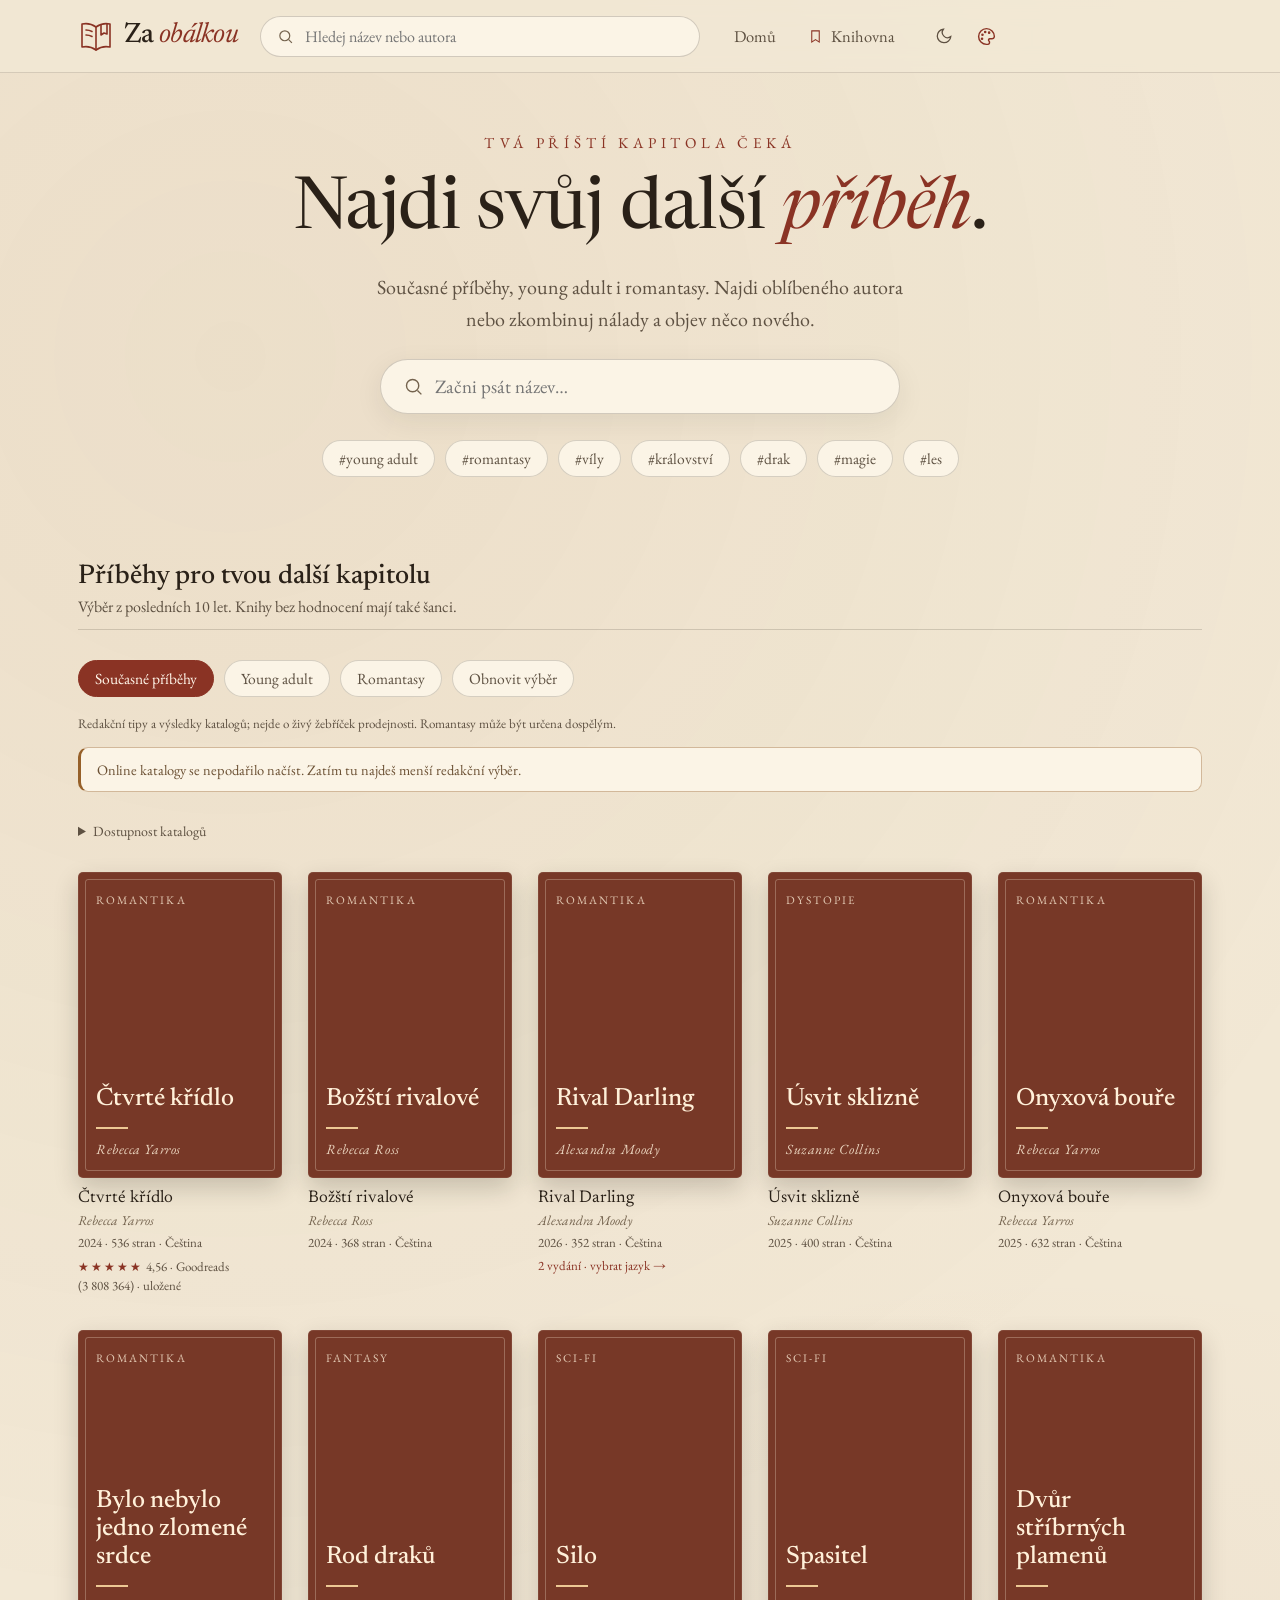
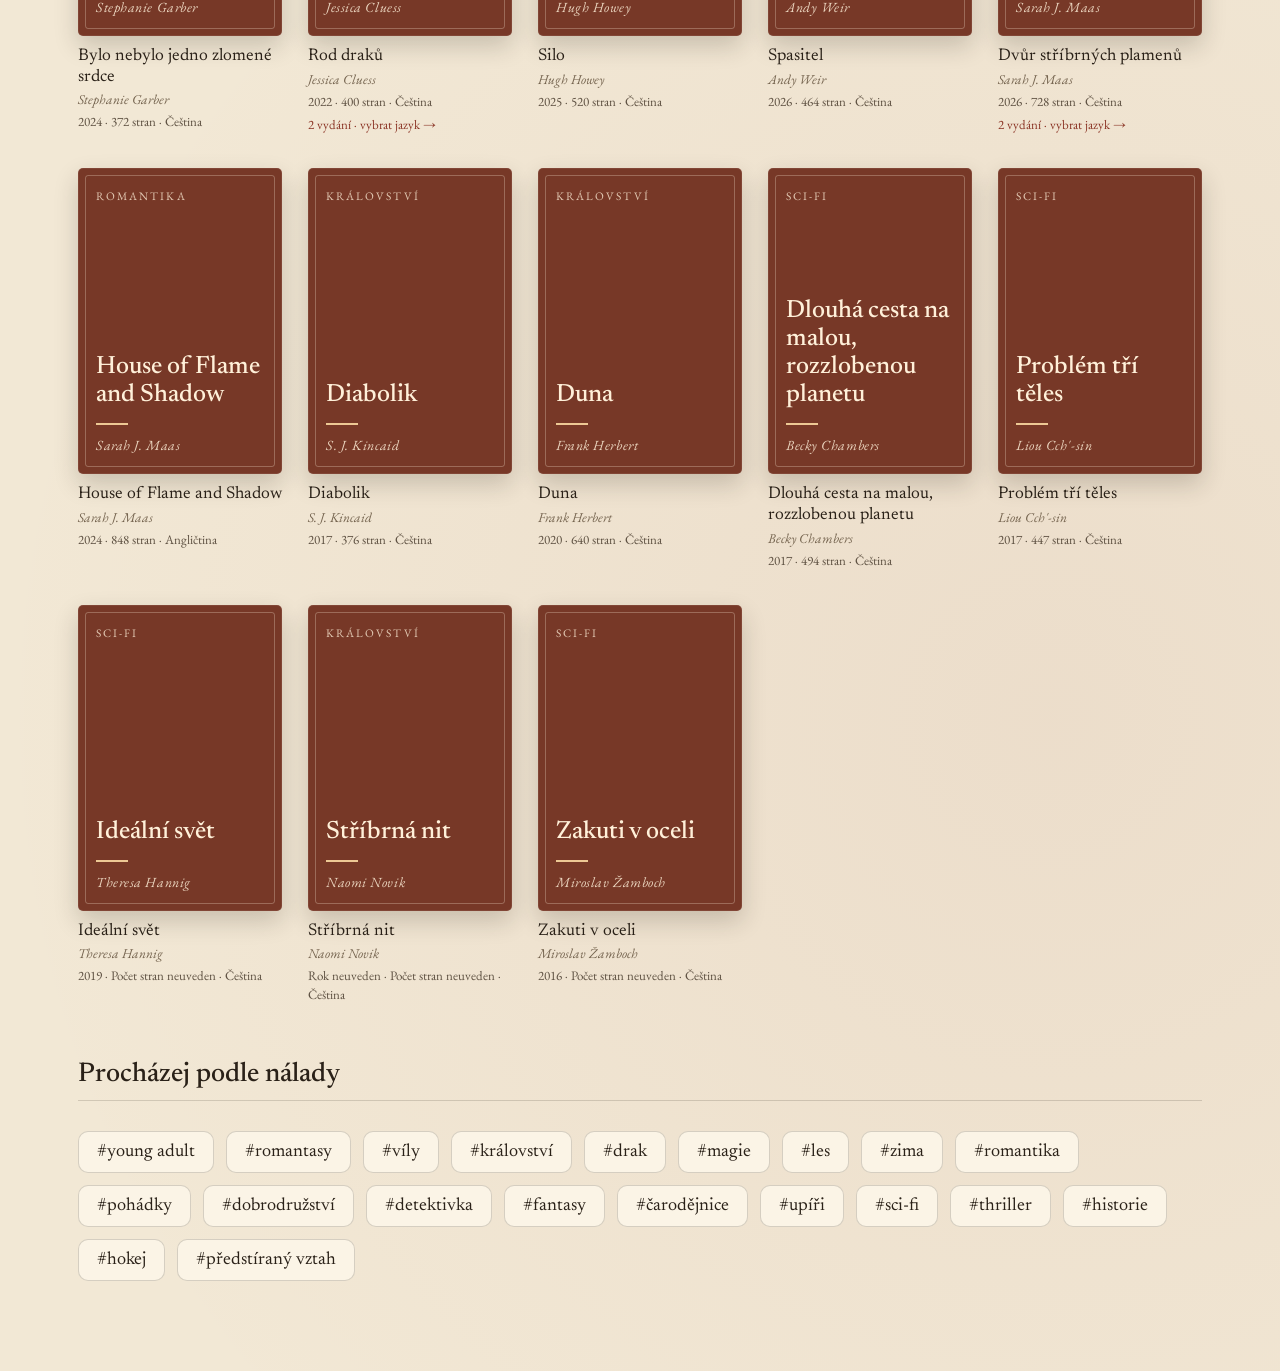
==== commit a47cad6d: "Show ratings early and keep Czech sci-fi available Render cached ratings immediately, stream Goodrea" ====
--- a/index.html
+++ b/index.html
@@ -134,9 +134,9 @@
 @media(max-width:420px){.hdr-in nav>.nav-btn[data-action="home"]{display:none}}
 @media(prefers-reduced-motion:reduce){*,*::before,*::after{animation:none!important;transition:none!important;scroll-behavior:auto!important}}
 </style>
-<link rel="stylesheet" href="theme-palette.css?v=20260913-5">
-<link rel="stylesheet" href="reader-tools.css?v=20260913-5">
-<link rel="stylesheet" href="bookshelf.css?v=20260913-5">
+<link rel="stylesheet" href="theme-palette.css?v=20260913-6">
+<link rel="stylesheet" href="reader-tools.css?v=20260913-6">
+<link rel="stylesheet" href="bookshelf.css?v=20260913-6">
 </head>
 <body>
 <a class="skip-link" href="#main">Přeskočit na obsah</a>
@@ -166,14 +166,15 @@
 <dialog id="readerDialog" aria-labelledby="dialogTitle"></dialog>
 <div id="toastHost" role="status" aria-live="polite"></div>
 
-<script src="config.js?v=20260913-5"></script>
-<script src="book-core.js?v=20260913-5"></script>
-<script src="catalogue-data.js?v=20260913-5"></script>
-<script src="catalogue-client.js?v=20260913-5"></script>
-<script src="qrcodegen.js?v=20260913-5"></script>
-<script src="library-tools.js?v=20260913-5"></script>
-<script src="bookshelf.js?v=20260913-5"></script>
-<script src="theme-palette.js?v=20260913-5"></script>
+<script src="config.js?v=20260913-6"></script>
+<script src="book-core.js?v=20260913-6"></script>
+<script src="catalogue-data.js?v=20260913-6"></script>
+<script src="catalogue-cs.js?v=20260913-6"></script>
+<script src="catalogue-client.js?v=20260913-6"></script>
+<script src="qrcodegen.js?v=20260913-6"></script>
+<script src="library-tools.js?v=20260913-6"></script>
+<script src="bookshelf.js?v=20260913-6"></script>
+<script src="theme-palette.js?v=20260913-6"></script>
 <script>
 var Core = window.BookCore;
 (function(){
@@ -307,7 +308,7 @@
     var n=b[p+'Rating'];return {site:{gr:'Goodreads',a:'Apple Books',ol:'Open Library',g:'Google Books'}[p],val:num(n.toFixed(p==='gr'?2:1)),unit:'/ 5',pct:Math.round(n*20),count:Core.integer(b[p+'Count'],100000000),url:p==='gr'?Core.goodreadsURL(b.grUrl):'',snapshot:p==='gr'&&b.grSnapshot===true,scope:p==='gr'?b.grScope:''};
   }).sort(function(a,b){return Number(b.site===(primary||{}).source)-Number(a.site===(primary||{}).source);});
 }
-function fetchDetail(book){return Client.detail(book).then(function(b){b.ratingList=buildRatings(b);return b;});}
+function fetchDetail(book,onProgress){return Client.detail(book,function(b){b.ratingList=buildRatings(b);if(onProgress)onProgress(b);}).then(function(b){b.ratingList=buildRatings(b);return b;});}
 var featuredSeq=0;
 function featuredBooks(list){
   var books=Core.merge([list,EMBEDDED.filter(function(b){return Core.year(b.firstPublishYear||b.year)>=new Date().getFullYear()-10;})]);
@@ -391,13 +392,18 @@
   var base=findBook(id);if(!base)return;
   var knownChoices=state.detail&&Core.sameWork(state.detail,base)?state.detail.editions||[]:[];
   base=Object.assign({},base,{editions:Core.merge([base.editions||[],knownChoices,SEEDS.filter(function(b){return Core.sameWork(b,base);}),[base]])});
+  if(Client.getCachedRatings)base=Client.getCachedRatings(base);
   cancelSearch();if(state.view!=='detail')state.returnView=state.view;
   if(!fromRoute)setRoute(LibraryTools.bookLink(base));
   state.view='detail'; state.selectedId=id; state.detail=null; state.detailLoading=true;
   state.detail=Object.assign({},base,{ratingList:buildRatings(base)});
   renderMain(); window.scrollTo(0,0);
   var seq=++detailSeq;
-  fetchDetail(base).then(function(d){ if(seq!==detailSeq||state.view!=='detail')return; state.detail=d;
+  fetchDetail(base,function(partial){
+    if(seq!==detailSeq||state.view!=='detail'||!state.detailLoading)return;
+    state.detail=Object.assign({},state.detail,partial,{editions:partial.editions||state.detail.editions});
+    state.detail.ratingList=buildRatings(state.detail);renderMain();
+  }).then(function(d){ if(seq!==detailSeq||state.view!=='detail')return; state.detail=d;
     var savedId=Object.keys(state.lib).find(function(k){return k===id||Core.sameBook(state.lib[k].book,d);}),cur=state.lib[savedId]; if(cur){cur.book=snapshot(Object.assign({},d,{id:savedId}));if(!cur.pagesManual&&!cur.pages&&d.pages)cur.pages=d.pages;saveLib();}
     state.detailLoading=false; renderMain(); })
   .catch(function(){ if(seq!==detailSeq||state.view!=='detail')return; state.detail=Object.assign({},base,{desc:cleanDesc(base.desc)||'Popis se nepodařilo načíst.',ratingList:buildRatings(base)}); state.detailLoading=false; renderMain(); });
@@ -596,7 +602,7 @@
   var n=state.results.length;
   if(state.query)h+='<p>Hledáš: <strong>'+esc(state.query)+'</strong></p>';
   h+='<p style="color:var(--faint);font-size:16.5px;margin:0 0 18px">'+n+' '+plkn(n)+(n>=100?'+':'')+' v načteném výběru</p>';
-  if(state.offlineSearch){ h+='<div class="notice">Online katalogy se nepodařilo načíst. Hledám v uložené knihovně a redakčním výběru.</div>'; }
+  if(state.offlineSearch){ h+='<div class="notice">Online katalogy se nepodařilo načíst. Hledám v místním katalogu a tvojí knihovně.</div>'; }
   h+=sourceStatus(state.searchIssues);
   if(state.offlineSearch)h+='<button class="tag-chip" data-action="retry">Zkusit online hledání znovu</button>';
   if(!n && state.rawResults.length)h+='<div class="notice">Knihy byly nalezeny, ale neodpovídají filtrům. <button class="tag-chip" data-action="resetFilters">Zrušit filtry</button></div>';
@@ -648,7 +654,7 @@
           + (r.snapshot?'<p class="book-meta">Uložené hodnocení; aktuální počet a průměr se mohou lišit.</p>':'')
           + (r.url?'<a class="book-meta" href="'+attr(r.url)+'" target="_blank" rel="noopener">Aktuální hodnocení na Goodreads ↗</a>':'')+'</div>';
       }).join('');
-    } else { ratings='<p style="color:var(--faint)">Pro tuto knihu se zatím nepodařilo načíst hodnocení.</p>'; }
+    } else { ratings='<p style="color:var(--faint)" role="status">'+(state.detailLoading?'Načítám dostupná hodnocení…':'Pro tuto knihu se zatím nepodařilo načíst hodnocení.')+'</p>'; }
   } else { ratings=spinner(); }
   var progress='';
   if(status==='reading'){
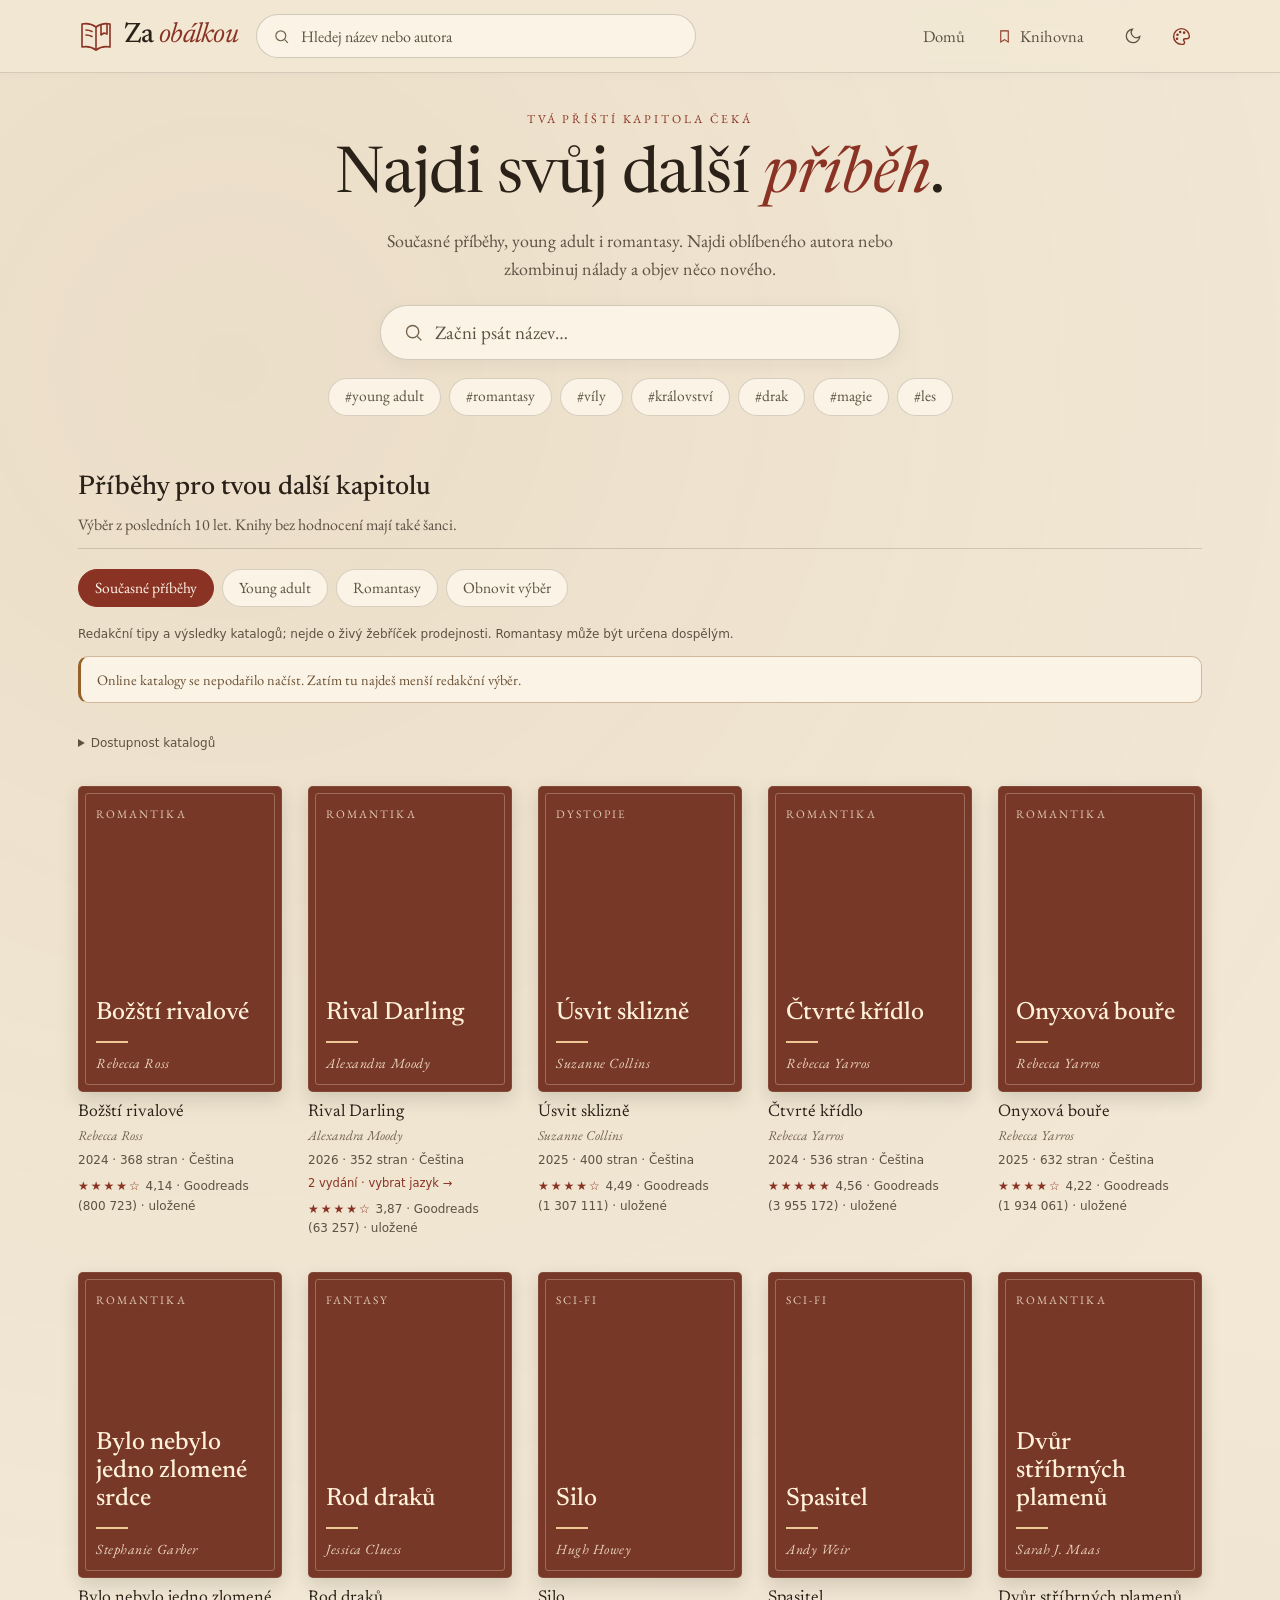
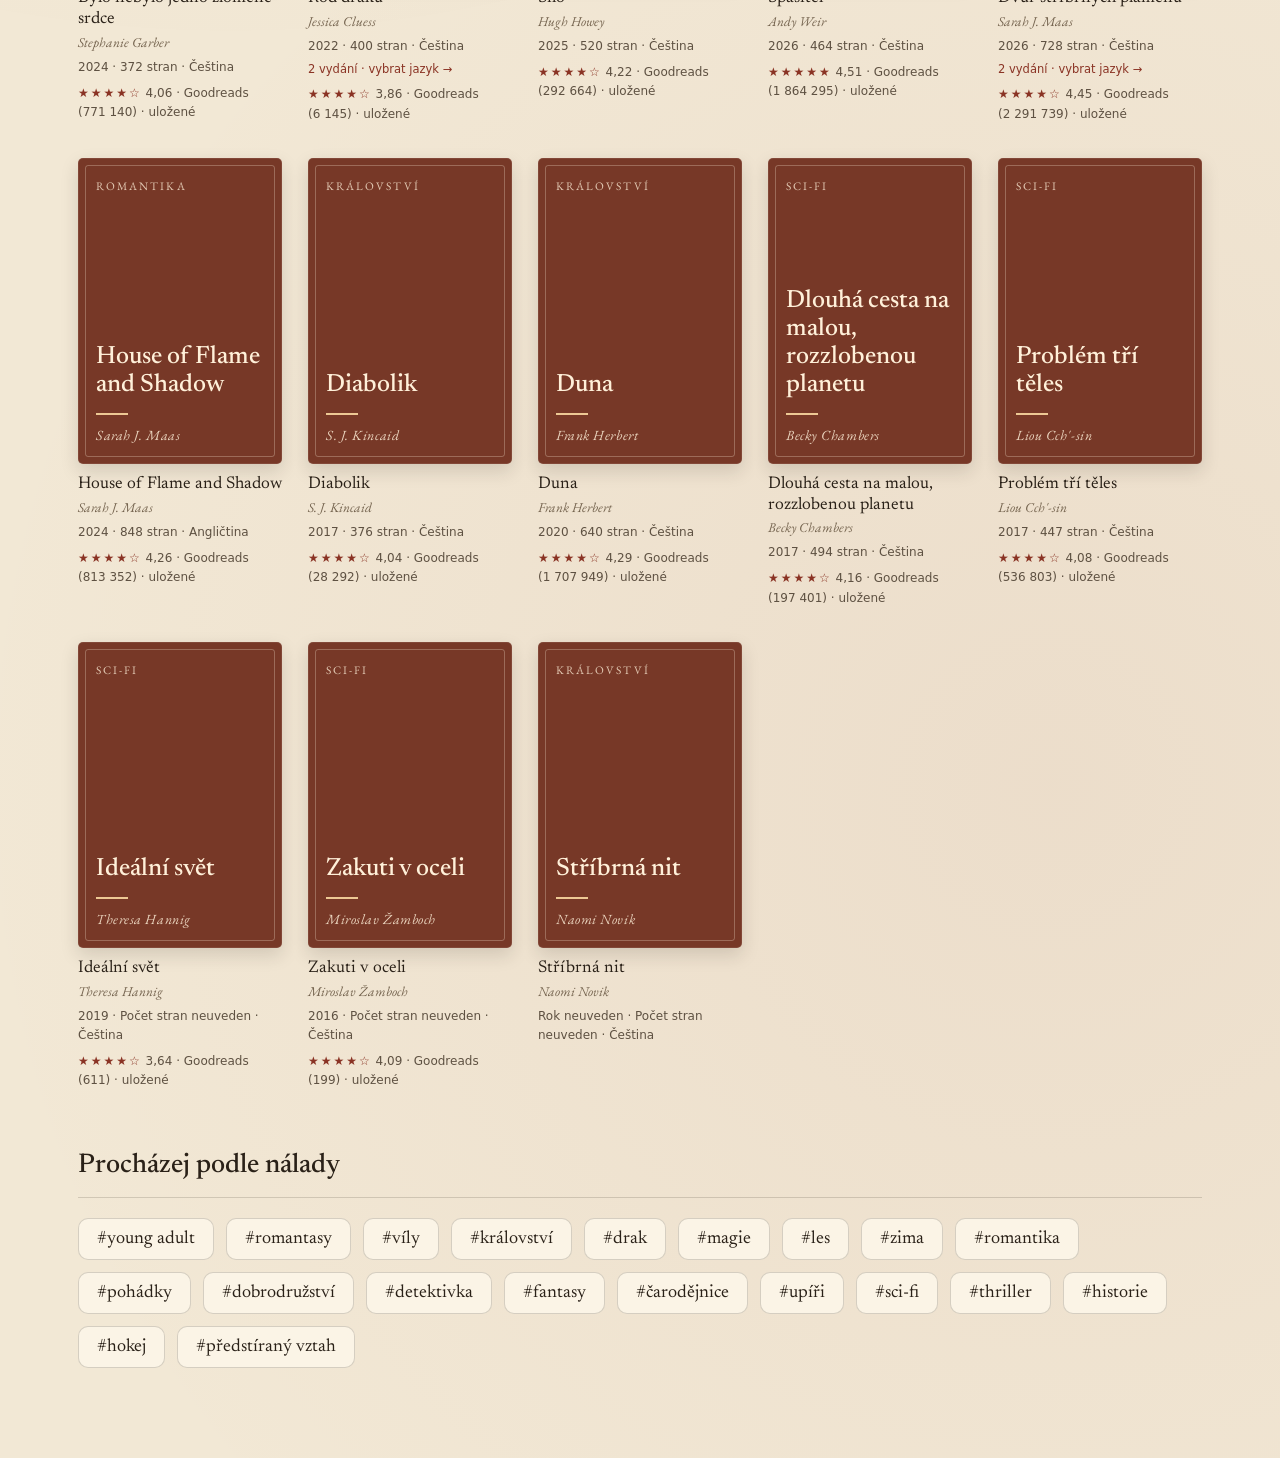
==== commit c923f5f9: "Add live Goodreads ratings and refine the reading experience Use the official Goodreads aggregate wi" ====
--- a/index.html
+++ b/index.html
@@ -134,9 +134,10 @@
 @media(max-width:420px){.hdr-in nav>.nav-btn[data-action="home"]{display:none}}
 @media(prefers-reduced-motion:reduce){*,*::before,*::after{animation:none!important;transition:none!important;scroll-behavior:auto!important}}
 </style>
-<link rel="stylesheet" href="theme-palette.css?v=20260913-6">
-<link rel="stylesheet" href="reader-tools.css?v=20260913-6">
-<link rel="stylesheet" href="bookshelf.css?v=20260913-6">
+<link rel="stylesheet" href="theme-palette.css?v=20260913-7">
+<link rel="stylesheet" href="reader-tools.css?v=20260913-7">
+<link rel="stylesheet" href="bookshelf.css?v=20260913-7">
+<link rel="stylesheet" href="polish.css?v=20260913-7">
 </head>
 <body>
 <a class="skip-link" href="#main">Přeskočit na obsah</a>
@@ -166,15 +167,17 @@
 <dialog id="readerDialog" aria-labelledby="dialogTitle"></dialog>
 <div id="toastHost" role="status" aria-live="polite"></div>
 
-<script src="config.js?v=20260913-6"></script>
-<script src="book-core.js?v=20260913-6"></script>
-<script src="catalogue-data.js?v=20260913-6"></script>
-<script src="catalogue-cs.js?v=20260913-6"></script>
-<script src="catalogue-client.js?v=20260913-6"></script>
-<script src="qrcodegen.js?v=20260913-6"></script>
-<script src="library-tools.js?v=20260913-6"></script>
-<script src="bookshelf.js?v=20260913-6"></script>
-<script src="theme-palette.js?v=20260913-6"></script>
+<script src="config.js?v=20260913-7"></script>
+<script src="book-core.js?v=20260913-7"></script>
+<script src="catalogue-data.js?v=20260913-7"></script>
+<script src="catalogue-cs.js?v=20260913-7"></script>
+<script src="goodreads-catalogue.js?v=20260913-7"></script>
+<script src="goodreads-client.js?v=20260913-7"></script>
+<script src="catalogue-client.js?v=20260913-7"></script>
+<script src="qrcodegen.js?v=20260913-7"></script>
+<script src="library-tools.js?v=20260913-7"></script>
+<script src="bookshelf.js?v=20260913-7"></script>
+<script src="theme-palette.js?v=20260913-7"></script>
 <script>
 var Core = window.BookCore;
 (function(){
@@ -208,7 +211,6 @@
 function num(n){ return String(n).replace('.',','); }
 function el(id){ return document.getElementById(id); }
 function plkn(n){ return n===1?'kniha':(n>=2&&n<=4?'knihy':'knih'); }
-function author0(b){ return String((b&&b.author)||'').split(',')[0].trim(); }
 
 /* nálady: český štítek + offline tag + anglický výraz pro Open Library */
 var MOODS = [
@@ -246,20 +248,18 @@
   {id:'e:rivals',title:'Božští rivalové',aliases:['Divine Rivals'],author:'Rebecca Ross',year:2023,tags:['young adult','romantasy','fantasy','romantika','magie'],desc:'Dva mladí novináři a dopisy, které je propojí uprostřed války bohů.',link:'https://www.albatrosmedia.cz/tituly/91496657/bozsti-rivalove/'},
   {id:'e:fourth',title:'Čtvrté křídlo',aliases:['Fourth Wing'],author:'Rebecca Yarros',year:2023,tags:['romantasy','fantasy','drak','magie','romantika','new adult'],desc:'Violet vstupuje do nebezpečného výcviku dračích jezdců. První díl série Empyreum.'},
   {id:'e:iron',title:'Železný plamen',aliases:['Iron Flame'],author:'Rebecca Yarros',year:2023,tags:['romantasy','fantasy','drak','magie','romantika','new adult'],desc:'Pokračování Čtvrtého křídla: další rok výcviku a zkoušky Violetiny důvěry.',link:'https://www.albatrosmedia.cz/tituly/89562707/zelezny-plamen/'},
-  {id:'e:heart',title:'Bylo nebylo jedno zlomené srdce',aliases:['Once Upon a Broken Heart'],author:'Stephanie Garberová',year:2021,tags:['young adult','romantasy','fantasy','romantika','magie','pohádky'],desc:'Evangeline uzavírá nebezpečnou dohodu ve světě kouzel a nenaplněných přání.',link:'https://www.palmknihy.cz/ekniha/bylo-nebylo-jedno-zlomeneho-srdce--414884'}
+  {id:'e:heart',title:'Bylo nebylo jedno zlomené srdce',aliases:['Once Upon a Broken Heart'],author:'Stephanie Garberová',year:2021,tags:['young adult','romantasy','fantasy','romantika','magie','pohádky'],desc:'Evangeline uzavírá nebezpečnou dohodu ve světě kouzel a nenaplněných přání.',link:'https://www.palmknihy.cz/ekniha/bylo-nebylo-jedno-zlomene-srdce--414884'}
 ];
-// The link for this edition is supplied by its publisher/distributor.
-MODERN[5].link='https://www.palmknihy.cz/ekniha/bylo-nebylo-jedno-zlomene-srdce--414884';
 EMBEDDED = MODERN.concat(EMBEDDED).map(function(b){return Object.assign({pages:0,language:'cs',yearKind:'original',firstPublishYear:b.year},b);});
 
 /* ============ stav ============ */
 var state = {
   view:'home', query:'', searchInput:'', activeTags:[], unknownTags:[], libraryView:'shelf',
   selectedId:null, detail:null, detailLoading:false,
-  results:[], rawResults:[], shown:24, searchLoading:false, offlineSearch:false, searchFailed:0, searchTotal:0,
-  filters:{year:'all',language:'all',sort:'smart'}, discovery:'modern', featuredFailed:0, storageError:'', returnView:'home',
+  results:[], rawResults:[], shown:24, searchLoading:false, offlineSearch:false,
+  filters:{year:'all',language:'all',sort:'smart'}, discovery:'modern', storageError:'', returnView:'home',
   featured:[], featuredLoading:true, offlineFeatured:false,
-  lib:{}, toast:null, _lastError:null, _focusHeader:false, _fromHero:false
+  lib:{}, toast:null, _focusHeader:false, _fromHero:false
 };
 var toastTimer=null, searchTimer=null, searchSeq=0, detailSeq=0;
 
@@ -276,7 +276,7 @@
 
 /* ============ localStorage ============ */
 function loadLib(){
-  try { var raw=localStorage.getItem('mzr_lib_v2'); if(raw) state.lib=Core.validateLibrary(JSON.parse(raw)); }
+  try { var raw=localStorage.getItem('mzr_lib_v2'); state.lib=raw?Core.validateLibrary(JSON.parse(raw)):Object.create(null); }
   catch(e){ state.lib=Object.create(null); state.storageError='Knihovnu nelze načíst. Původní data zůstala zachována; nejdřív si stáhni jejich zálohu.'; state.storageBlocked=true; }
 }
 function saveLib(){
@@ -323,7 +323,7 @@
   var seq=++featuredSeq;state.featured=featuredBooks([]);state.featuredLoading=true;renderMain();
   loadFeatured(state.discovery,force).then(function(r){
     if(seq!==featuredSeq)return;
-    state.featured=featuredBooks(r.books);state.offlineFeatured=r.total>0&&r.failed===r.total;state.featuredFailed=r.failed;state.featuredIssues=r.issues||[];state.featuredLoading=false;
+    state.featured=featuredBooks(r.books);state.offlineFeatured=r.total>0&&r.failed===r.total;state.featuredIssues=r.issues||[];state.featuredLoading=false;
     if(state.view==='home')renderMain();
   }).catch(function(){if(seq!==featuredSeq)return;state.featured=featuredBooks([]);state.offlineFeatured=true;state.featuredLoading=false;if(state.view==='home')renderMain();});
 }
@@ -356,20 +356,20 @@
   var cur=state.lib[id]; if(!cur) return;
   var tot=cur.pages==null?((cur.book&&cur.book.pages)||0):cur.pages;
   var p=Core.integer(val); if(tot&&p>tot)p=tot;
-  cur.status='reading'; cur.page=p; saveLib(); if(!live)renderMain();
+  cur.status='reading'; cur.page=p; if(!saveLib())flash('Pokrok je jen v paměti. Nepodařilo se ho uložit.'); if(!live)renderMain();
 }
 function setTotal(id,val,live){
   var cur=state.lib[id]; if(!cur) return;
   var t=Core.integer(val); cur.pages=t; cur.pagesManual=true;
   // Typing 512 passes through 5 and 51. Preserve progress until the edit is committed.
   if(!live){if(cur.page>t&&t>0)cur.page=t;if(cur.status==='read')cur.page=t;}
-  saveLib(); if(!live)renderMain();
+  if(!saveLib())flash('Počet stran je jen v paměti. Nepodařilo se ho uložit.'); if(!live)renderMain();
 }
 function sliderLive(id,val){
   var cur=state.lib[id]; if(!cur) return;
   var tot=cur.pages==null?((cur.book&&cur.book.pages)||0):cur.pages;
   var p=Core.integer(val); if(tot&&p>tot)p=tot; if(p<0)p=0;
-  cur.status='reading'; cur.page=p; saveLib();
+  cur.status='reading'; cur.page=p; if(!saveLib())flash('Pokrok je jen v paměti. Nepodařilo se ho uložit.');
   var pct=tot?Math.min(100,Math.round(p/tot*100)):0;
   var q=function(sel,fn){ var ns=document.querySelectorAll(sel); for(var i=0;i<ns.length;i++) fn(ns[i]); };
   q('[data-pnum="'+CSS.escape(id)+'"]',function(x){ x.value=p; });
@@ -378,9 +378,9 @@
 }
 var lastRemoved=null;
 function removeFromLib(id){
-  if(!state.lib[id])return;lastRemoved={id:id,entry:state.lib[id]};delete state.lib[id];saveLib();updateBadge();renderMain();flash('Odebráno z knihovny');
-}
-function undoRemove(){if(!lastRemoved)return;state.lib[lastRemoved.id]=lastRemoved.entry;lastRemoved=null;saveLib();updateBadge();renderMain();flash('Kniha vrácena do knihovny');}
+  if(!state.lib[id]||state.storageBlocked)return;lastRemoved={id:id,entry:state.lib[id]};delete state.lib[id];var saved=saveLib();updateBadge();renderMain();flash(saved?'Odebráno z knihovny':'Změna je jen v paměti. Odebrání se nepodařilo uložit.');
+}
+function undoRemove(){if(!lastRemoved||state.storageBlocked)return;state.lib[lastRemoved.id]=lastRemoved.entry;lastRemoved=null;var saved=saveLib();updateBadge();renderMain();flash(saved?'Kniha vrácena do knihovny':'Kniha je zpět jen v paměti. Nepodařilo se ji uložit.');}
 
 function flash(msg){ state.toast=msg; renderToast(); clearTimeout(toastTimer); toastTimer=setTimeout(function(){ state.toast=null; renderToast(); },2200); }
 
@@ -402,13 +402,14 @@
   fetchDetail(base,function(partial){
     if(seq!==detailSeq||state.view!=='detail'||!state.detailLoading)return;
     state.detail=Object.assign({},state.detail,partial,{editions:partial.editions||state.detail.editions});
-    state.detail.ratingList=buildRatings(state.detail);renderMain();
+    state.detail.ratingList=buildRatings(state.detail);renderDetailRatings();
   }).then(function(d){ if(seq!==detailSeq||state.view!=='detail')return; state.detail=d;
     var savedId=Object.keys(state.lib).find(function(k){return k===id||Core.sameBook(state.lib[k].book,d);}),cur=state.lib[savedId]; if(cur){cur.book=snapshot(Object.assign({},d,{id:savedId}));if(!cur.pagesManual&&!cur.pages&&d.pages)cur.pages=d.pages;saveLib();}
     state.detailLoading=false; renderMain(); })
-  .catch(function(){ if(seq!==detailSeq||state.view!=='detail')return; state.detail=Object.assign({},base,{desc:cleanDesc(base.desc)||'Popis se nepodařilo načíst.',ratingList:buildRatings(base)}); state.detailLoading=false; renderMain(); });
+  .catch(function(){ if(seq!==detailSeq||state.view!=='detail')return; state.detail=Object.assign({},base,state.detail||{});state.detail.desc=cleanDesc(state.detail.desc)||'Popis se nepodařilo načíst.';state.detail.ratingList=buildRatings(state.detail); state.detailLoading=false; renderMain(); });
 }
 function applyFilters(){
+  if(Client.getCachedRatings)state.rawResults=state.rawResults.map(Client.getCachedRatings);
   state.results=Core.groupWorks(state.rawResults,Object.assign({query:state.query},state.filters));state.shown=24;renderMain();
 }
 function runSearch(){
@@ -417,11 +418,11 @@
   if(!q&&!tags.length){cancelSearch();state.results=[];state.rawResults=[];renderMain();return;}
   var seq=++searchSeq;state.shown=24;state.searchLoading=true;state.offlineSearch=false;state.rawResults=[];state.results=[];renderMain();
   state.rawResults=localSearch(q,tags);state.results=Core.groupWorks(state.rawResults,Object.assign({query:q},state.filters));renderMain();
-  var p=tags.length?searchCombo(tags):searchBooks(q);
+  var p=q?searchBooks(q):searchCombo(tags);
   p.then(function(r){
     if(seq!==searchSeq||state.view!=='search')return;
     state.rawResults=Core.merge([r.books,localSearch(q,tags)]).filter(function(b){return (!q||Core.relevance(b,q)>0)&&(!tags.length||matchesTags(b,tags));});
-    state.searchFailed=r.failed;state.searchTotal=r.total;state.searchIssues=r.issues||[];state.offlineSearch=r.total>0&&r.failed===r.total;state.searchLoading=false;applyFilters();
+    state.searchIssues=r.issues||[];state.offlineSearch=r.total>0&&r.failed===r.total;state.searchLoading=false;applyFilters();
   }).catch(function(){
     if(seq!==searchSeq||state.view!=='search')return;
     state.rawResults=localSearch(q,tags);state.offlineSearch=true;state.searchLoading=false;applyFilters();
@@ -439,13 +440,15 @@
 }
 function onQuery(val){searchSeq++;state.searchInput=String(val).slice(0,200);state.query=Core.parseSearchInput(state.searchInput).query;clearTimeout(searchTimer);searchTimer=setTimeout(applyQuery,350);}
 function addTag(term,label,cz){setRoute('');cancelSearch();detailSeq++;
-  for(var i=0;i<state.activeTags.length;i++){ if(Core.norm(state.activeTags[i].cz)===Core.norm(cz||term)||state.activeTags[i].term===term){ return; } }
-  state.activeTags.push({term:term,label:label,cz:cz||term}); state.query=''; state.searchInput=''; state.unknownTags=[]; if(el('hsearch'))el('hsearch').value='';
+  if(state.view!=='search'){state.activeTags=[];state.query='';}
+  var exists=state.activeTags.some(function(t){return Core.norm(t.cz)===Core.norm(cz||term)||t.term===term;});
+  if(!exists)state.activeTags.push({term:term,label:label,cz:cz||term});
+  state.searchInput=(state.query?state.query+' ':'')+state.activeTags.map(function(t){return t.label;}).join(' ');state.unknownTags=[];if(el('hsearch'))el('hsearch').value=state.searchInput;
   state.view='search'; window.scrollTo(0,0); runSearch();
 }
 function searchTag(mood){ addTag(mood.en, mood.label, mood.cz); }
 function searchRaw(term,label){ addTag(term, label, term); }
-function removeTag(i){ state.activeTags.splice(i,1);state.searchInput=state.query+(state.query?' ':'')+state.activeTags.map(function(t){return t.label;}).join(' ');if(el('hsearch'))el('hsearch').value=state.searchInput; if(state.activeTags.length){ runSearch(); } else { clearTag(); } }
+function removeTag(i){ state.activeTags.splice(i,1);state.searchInput=(state.query?state.query+' ':'')+state.activeTags.map(function(t){return t.label;}).join(' ');state.searchInput=state.searchInput.trim();if(el('hsearch'))el('hsearch').value=state.searchInput; if(state.activeTags.length||state.query){ runSearch(); } else { clearTag(); } }
 function clearTag(){cancelSearch();detailSeq++; state.activeTags=[]; state.results=[];state.rawResults=[]; state.query=''; state.searchInput=''; state.unknownTags=[]; if(el('hsearch'))el('hsearch').value=''; state.view='home'; renderMain(); }
 function loadMore(){state.shown=Math.min(state.results.length,state.shown+24);renderMain();}
 
@@ -496,9 +499,33 @@
   return '<div class="cover" style="aspect-ratio:2/3;background:'+pal[0]+';color:'+pal[1]+';padding:'+(big?'34px 30px':'20px 18px')+'">'+typo+img+(opts.badge||'')+'</div>';
 }
 function starsHTML(v,size){ var f=Math.round(v); var s=''; for(var i=0;i<5;i++){ s+= i<f?'★':'☆'; } return '<span style="color:var(--accent);letter-spacing:2px;font-size:'+(size||14)+'px">'+s+'</span>'; }
-function ratingPill(b){
+function ratingContent(b){
+  if(Client.getCachedRatings)b=Client.getCachedRatings(b);
   var r=Core.rating(b);if(!r)return '';
   return '<div class="book-meta" title="'+attr(r.source+(r.snapshot?' · uložené hodnocení, nemusí být aktuální':''))+'">'+starsHTML(r.value,12)+' '+num(r.value.toFixed(r.source==='Goodreads'?2:1))+' · '+esc(r.source)+(r.count?' ('+r.count.toLocaleString('cs-CZ')+')':'')+(r.snapshot?' · uložené':'')+'</div>';
+}
+function ratingPill(b){return '<div class="book-rating" data-rating-id="'+attr(b.id)+'">'+ratingContent(b)+'</div>';}
+var ratingsObserver=null;
+function observeRatingCards(){
+  if(ratingsObserver)ratingsObserver.disconnect();
+  if(!Client.refreshRatings||!window.IntersectionObserver)return;
+  ratingsObserver=new IntersectionObserver(function(entries){entries.forEach(function(entry){
+    if(!entry.isIntersecting)return;
+    var node=entry.target;ratingsObserver.unobserve(node);
+    var id=node.getAttribute('data-rating-id'),book=findBook(id);if(!book)return;
+    Client.refreshRatings(book,{priority:false}).then(function(rated){
+      var rating=Core.rating(rated);if(!rating||rating.source!=='Goodreads')return;
+      function update(b){
+        if(Core.sameBook(b,rated)||rated.grScope==='work'&&Core.sameWork(b,rated)){
+          b=Object.assign({},b);['grRating','grCount','grUrl','grCheckedAt','grScope','grSnapshot'].forEach(function(k){b[k]=rated[k];});
+        }
+        if(b.editions)b=Object.assign({},b,{editions:b.editions.map(update)});return b;
+      }
+      state.results=state.results.map(update);state.rawResults=state.rawResults.map(update);state.featured=state.featured.map(update);
+      document.querySelectorAll('[data-rating-id="'+CSS.escape(id)+'"]').forEach(function(target){target.innerHTML=ratingContent(rated);});
+    }).catch(function(){});
+  });},{rootMargin:'100px'});
+  document.querySelectorAll('.book-rating[data-rating-id]').forEach(function(node){ratingsObserver.observe(node);});
 }
 function languageName(code){return {cs:'Čeština',en:'Angličtina',sk:'Slovenština',de:'Němčina',fr:'Francouzština',es:'Španělština',it:'Italština',pl:'Polština',pt:'Portugalština'}[code]||(code?code.toUpperCase():'Jazyk neuveden');}
 function bookMeta(b){
@@ -538,15 +565,15 @@
   var reading=shelf('reading');
   var heroTags=MOODS.slice(0,7).map(function(m,i){return '<button class="tag-chip" data-action="mood" data-mood="'+i+'">'+esc(m.label)+'</button>';}).join('');
   var h='<div style="animation:fadeIn .45s ease both">'
-    +'<section style="padding:60px 0 32px;text-align:center;max-width:760px;margin:0 auto">'
+    +'<section class="home-hero" style="padding:60px 0 32px;text-align:center;max-width:760px;margin:0 auto">'
     +'<div style="font-size:15px;letter-spacing:.32em;text-transform:uppercase;color:var(--accent);margin-bottom:22px">Tvá příští kapitola čeká</div>'
-    +'<h1 style="font-family:\'Newsreader\',serif;font-weight:400;font-size:clamp(42px,7vw,72px);line-height:1.04;margin:0 0 22px;letter-spacing:-.01em">Najdi svůj další <span style="font-style:italic;color:var(--accent)">příběh</span>.</h1>'
-    +'<p style="font-size:clamp(17px,2.4vw,20px);line-height:1.6;color:var(--muted);margin:0 auto 0;max-width:540px">Současné příběhy, young adult i romantasy. Najdi oblíbeného autora nebo zkombinuj nálady a objev něco nového.</p>'
-    +'<div class="hsearch-wrap" style="border-width:1.5px;padding:13px 22px;max-width:520px;margin:24px auto 0;box-shadow:0 8px 28px rgba(var(--ink-rgb),.08)">'
+    +'<h1 class="home-title" style="font-family:\'Newsreader\',serif;font-weight:400;font-size:clamp(42px,7vw,72px);line-height:1.04;margin:0 0 22px;letter-spacing:-.01em">Najdi svůj další <span style="font-style:italic;color:var(--accent)">příběh</span>.</h1>'
+    +'<p class="home-intro" style="font-size:clamp(17px,2.4vw,20px);line-height:1.6;color:var(--muted);margin:0 auto 0;max-width:540px">Současné příběhy, young adult i romantasy. Najdi oblíbeného autora nebo zkombinuj nálady a objev něco nového.</p>'
+    +'<div class="hsearch-wrap home-search" style="border-width:1.5px;padding:13px 22px;max-width:520px;margin:24px auto 0;box-shadow:0 8px 28px rgba(var(--ink-rgb),.08)">'
     +'<span style="color:var(--faint);display:flex"><svg width="21" height="21" viewBox="0 0 24 24" fill="none" stroke="currentColor" stroke-width="1.6"><circle cx="11" cy="11" r="7"></circle><line x1="16.5" y1="16.5" x2="21" y2="21"></line></svg></span>'
     +'<input id="herosearch" aria-label="Najdi knihu" maxlength="200" type="search" placeholder="Začni psát název…" autocomplete="off" style="font-size:19px" value="'+attr(state.query)+'">'
     +'</div>'
-    +'<div style="display:flex;flex-wrap:wrap;gap:10px;justify-content:center;margin-top:26px">'+heroTags+'</div>'
+    +'<div class="home-tags" style="display:flex;flex-wrap:wrap;gap:10px;justify-content:center;margin-top:26px">'+heroTags+'</div>'
     +'</section>';
   if(reading.length){
     h+='<section style="margin-top:30px"><div style="display:flex;align-items:baseline;justify-content:space-between;border-bottom:1px solid rgba(var(--ink-rgb),.16);padding-bottom:12px;margin-bottom:26px">'
@@ -554,7 +581,7 @@
       +'<button class="nav-btn" data-action="library" style="color:var(--accent);padding:0">Celá knihovna →</button></div>'
       +'<div style="display:flex;flex-wrap:wrap;gap:18px">'+reading.slice(0,4).map(continueCardHTML).join('')+'</div></section>';
   }
-  h+='<section style="margin-top:54px"><div class="sec-head">'
+  h+='<section class="discovery-section" style="margin-top:54px"><div class="sec-head">'
     +'<h2>Příběhy pro tvou další kapitolu</h2><p style="margin:6px 0 0;color:var(--muted);font-size:16px">Výběr z posledních 10 let. Knihy bez hodnocení mají také šanci.</p></div>'+discoveryHTML();
   if(state.featuredLoading){h+='<p role="status">Doplňuji výběr o knihy z online katalogů…</p>'+gridHTML(state.featured);}
   else {
@@ -621,6 +648,37 @@
 }
 
 /* ============ DETAIL ============ */
+function ratingCardsHTML(b){
+  if(!buildRatings(b).length)return '<p class="book-meta" role="status">'+(state.detailLoading?'Načítám dostupná hodnocení…':'Hodnocení této knihy zatím není dostupné.')+'</p>';
+  return buildRatings(b).map(function(r){
+        var rv=parseFloat(String(r.val).replace(',','.'));
+        var stars = (r.unit==='/ 5' && !isNaN(rv)) ? ('<div style="margin-bottom:8px">'+starsHTML(rv,16)+'</div>') : '';
+        return '<div class="rcard">'
+          +'<div style="font-size:14.5px;color:var(--faint);margin-bottom:9px">'+esc(r.site)+'</div>'
+          + stars
+          +'<div style="display:flex;align-items:baseline;gap:5px;margin-bottom:11px"><span style="font-family:\'Newsreader\',serif;font-size:30px;color:var(--ink)">'+esc(r.val)+'</span><span style="font-size:14px;color:var(--faint2)">'+esc(r.unit)+'</span></div>'
+          +'<div style="height:6px;background:rgba(var(--ink-rgb),.12);border-radius:999px;overflow:hidden"><div style="height:100%;width:'+r.pct+'%;background:var(--accent);border-radius:999px"></div></div>'
+          + (r.count?'<div style="font-size:12.5px;color:var(--faint2);margin-top:8px">'+r.count.toLocaleString('cs-CZ')+' hodnocení</div>':'')
+          + (r.scope==='work'?'<p class="book-meta">Hodnocení příběhu napříč vydáními.</p>':'')
+          + (r.snapshot?'<p class="book-meta">Uložené hodnocení; aktuální počet a průměr se mohou lišit.</p>':'')
+          + (r.url?'<a class="book-meta" href="'+attr(r.url)+'" target="_blank" rel="noopener">Aktuální hodnocení na Goodreads ↗</a>':'')+'</div>';
+      }).join('');
+}
+function primaryRatingHTML(b){
+  var r=Core.rating(b);if(!r)return '<span class="book-meta" role="status">'+(state.detailLoading?'Načítám hodnocení…':'Zatím bez hodnocení')+'</span>';
+  var content=starsHTML(r.value,15)+'<strong>'+num(r.value.toFixed(r.source==='Goodreads'?2:1))+'</strong><span>/ 5</span><span class="rating-source">'+esc(r.source)+(r.snapshot?' · uložené':'')+'</span>'+(r.count?'<span class="rating-votes">'+r.count.toLocaleString('cs-CZ')+' hodnocení</span>':'');
+  return r.url?'<a class="primary-rating" href="'+attr(r.url)+'" target="_blank" rel="noopener">'+content+'<span aria-hidden="true">↗</span></a>':'<div class="primary-rating">'+content+'</div>';
+}
+function ratingNoteHTML(b){
+  var r=Core.rating(b);return r&&r.source==='Goodreads'?'Přednostně Goodreads.':state.detailLoading?'Doplňuji také hodnocení Goodreads…':'Goodreads se zatím nepodařilo načíst. Zobrazujeme dostupné zdroje.';
+}
+function renderDetailRatings(){
+  if(state.view!=='detail'||!state.detail)return;
+  if(el('detailPrimaryRating'))el('detailPrimaryRating').innerHTML=primaryRatingHTML(state.detail);
+  if(el('detailRatings'))el('detailRatings').innerHTML=ratingCardsHTML(state.detail);
+  if(el('detailRatingNote'))el('detailRatingNote').textContent=ratingNoteHTML(state.detail);
+}
+
 function detailHTML(){
   var d=state.detail; var base=findBook(state.selectedId);
   var b = d || base;
@@ -638,24 +696,7 @@
     return '<button class="lib-btn" data-action="status" data-id="'+attr(b.id)+'" data-status="'+s+'" style="border:1.5px solid '+bd+';background:'+bg+';color:'+fg+'">'+(extra||'')+label+'</button>';
   }
   var tagChips=(b.tags||[]).slice(0,8).map(function(t){return '<button class="tag-chip" data-action="tag-raw" data-term="'+attr(t)+'" data-label="#'+attr(t)+'">#'+esc(t)+'</button>';}).join('');
-  var ratings;
-  if(d){
-    if(d.ratingList && d.ratingList.length){
-      ratings=d.ratingList.map(function(r){
-        var rv=parseFloat(String(r.val).replace(',','.'));
-        var stars = (r.unit==='/ 5' && !isNaN(rv)) ? ('<div style="margin-bottom:8px">'+starsHTML(rv,16)+'</div>') : '';
-        return '<div class="rcard">'
-          +'<div style="font-size:14.5px;color:var(--faint);margin-bottom:9px">'+esc(r.site)+'</div>'
-          + stars
-          +'<div style="display:flex;align-items:baseline;gap:5px;margin-bottom:11px"><span style="font-family:\'Newsreader\',serif;font-size:30px;color:var(--ink)">'+esc(r.val)+'</span><span style="font-size:14px;color:var(--faint2)">'+esc(r.unit)+'</span></div>'
-          +'<div style="height:6px;background:rgba(var(--ink-rgb),.12);border-radius:999px;overflow:hidden"><div style="height:100%;width:'+r.pct+'%;background:var(--accent);border-radius:999px"></div></div>'
-          + (r.count?'<div style="font-size:12.5px;color:var(--faint2);margin-top:8px">'+r.count.toLocaleString('cs-CZ')+' hodnocení</div>':'')
-          + (r.scope==='work'?'<p class="book-meta">Hodnocení příběhu napříč vydáními.</p>':'')
-          + (r.snapshot?'<p class="book-meta">Uložené hodnocení; aktuální počet a průměr se mohou lišit.</p>':'')
-          + (r.url?'<a class="book-meta" href="'+attr(r.url)+'" target="_blank" rel="noopener">Aktuální hodnocení na Goodreads ↗</a>':'')+'</div>';
-      }).join('');
-    } else { ratings='<p style="color:var(--faint)" role="status">'+(state.detailLoading?'Načítám dostupná hodnocení…':'Pro tuto knihu se zatím nepodařilo načíst hodnocení.')+'</p>'; }
-  } else { ratings=spinner(); }
+  var ratings=ratingCardsHTML(b);
   var progress='';
   if(status==='reading'){
     progress='<div style="margin-top:20px;padding-top:20px;border-top:1px solid rgba(var(--ink-rgb),.14)">'
@@ -677,12 +718,13 @@
   var appleLink = Core.safeURL(b.link)? '<a href="'+attr(b.link)+'" target="_blank" rel="noopener" style="display:inline-flex;align-items:center;gap:7px;color:var(--accent);font-size:16px;text-decoration:none;margin-bottom:30px">Otevřít u zdroje →</a>':'';
   var h='<div style="animation:fadeIn .4s ease both;padding-top:30px">'
     +'<button data-action="back" style="display:flex;align-items:center;gap:9px;background:none;border:none;cursor:pointer;font-size:16px;color:var(--muted);padding:8px 0;margin-bottom:22px"><svg width="18" height="18" viewBox="0 0 24 24" fill="none" stroke="currentColor" stroke-width="1.7"><line x1="19" y1="12" x2="5" y2="12"></line><polyline points="12 19 5 12 12 5"></polyline></svg>Zpět</button>'
-    +'<div style="display:flex;gap:54px;flex-wrap:wrap;align-items:flex-start">'
+    +'<div class="detail-layout" style="display:flex;gap:54px;flex-wrap:wrap;align-items:flex-start">'
     +'<div class="detail-cover" style="flex:none;width:300px;max-width:100%;position:sticky;top:96px">'
     +'<div style="animation:popIn .6s cubic-bezier(.2,.8,.3,1) both;box-shadow:0 24px 54px rgba(var(--ink-rgb),.34);border-radius:7px;overflow:hidden">'+coverHTML(b,{big:true})+'</div></div>'
-    +'<div style="flex:1;min-width:300px">'
+    +'<div class="detail-info" style="flex:1;min-width:300px">'
     +'<h1 style="font-family:\'Newsreader\',serif;font-weight:400;font-size:clamp(34px,5vw,52px);line-height:1.06;margin:0 0 8px">'+esc(b.title)+'</h1>'
     +'<div style="font-size:20px;color:var(--muted);font-style:italic;margin-bottom:18px">'+esc(b.author)+'</div>'+bookMeta(b)+editionHTML(b)+(b.series?'<p class="book-meta">Série: '+esc(b.series)+(b.seriesNumber?' · '+esc(b.seriesNumber)+'. díl':'')+'</p>':'')
+    +'<div id="detailPrimaryRating" class="detail-primary-rating" aria-live="polite">'+primaryRatingHTML(b)+'</div>'
     + (tagChips?'<div style="display:flex;flex-wrap:wrap;gap:9px;margin-bottom:24px">'+tagChips+'</div>':'')
     +'<p class="desc">'+(d?esc(b.desc||'Popis této knihy zatím není k dispozici.'):'Načítám popis…')+'</p>'
     + appleLink+'<div class="toolbar"><button class="tag-chip" data-action="copyBook">Kopírovat odkaz na knihu</button></div>'
@@ -694,7 +736,7 @@
     + btn('read','Přečteno','<svg width="15" height="15" viewBox="0 0 24 24" fill="none" stroke="currentColor" stroke-width="2" style="margin-right:2px"><polyline points="20 6 9 17 4 12"></polyline></svg>')
     +'</div>'+progress+removeBtn+'</div>'
     +'<div style="font-family:\'Newsreader\',serif;font-size:20px;margin-bottom:16px">Hodnocení čtenářů</div>'
-    +'<div style="display:grid;grid-template-columns:repeat(auto-fit,minmax(150px,1fr));gap:14px">'+ratings+'</div><p class="book-meta">'+(Core.rating(b)&&Core.rating(b).source==='Goodreads'?'Přednostně Goodreads.':'Goodreads nemáme pro toto vydání ověřené; zobrazujeme dostupné zdroje.')+'</p><a class="book-meta" href="https://www.goodreads.com/search?q='+encodeURIComponent((b.isbn||b.title+' '+b.author))+'" target="_blank" rel="noopener">Najít na Goodreads ↗</a>'
+    +'<div id="detailRatings" class="rating-grid" style="display:grid;grid-template-columns:repeat(auto-fit,minmax(150px,1fr));gap:14px">'+ratings+'</div><p id="detailRatingNote" class="book-meta">'+ratingNoteHTML(b)+'</p><a class="book-meta" href="https://www.goodreads.com/search?q='+encodeURIComponent((b.isbn||b.title+' '+b.author))+'" target="_blank" rel="noopener">Najít na Goodreads ↗</a>'
     +'</div></div></div>';
   return h;
 }
@@ -806,7 +848,7 @@
   LibraryTools.transferLink(state.lib).then(function(r){
     if(seq!==dialogSeq||!el('readerDialog').open)return;
     dialogHTML('Knihovna s tebou','<p>Otevři odkaz na druhém zařízení nebo naskenuj QR kód. Přenese se <strong>'+r.count+' '+plkn(r.count)+'</strong> včetně pokroku a zvolených jazykových vydání.</p><p class="book-meta">Jde o aktuální snímek knihovny. Po dalším čtení vytvoř nový odkaz; změny se mezi zařízeními samy nesynchronizují.</p>'+(r.qrSvg?'<div class="transfer-qr" aria-label="QR kód pro přenos knihovny">'+r.qrSvg+'</div>':'<p class="book-meta">Knihovna je pro jeden QR kód příliš velká. Použij odkaz níže.</p>')+'<label for="transferUrl">Odkaz na tuto knihovnu</label><textarea id="transferUrl" readonly rows="3">'+esc(r.url)+'</textarea><div class="toolbar"><button class="tag-chip" data-action="copyTransfer">Kopírovat odkaz</button></div><p class="book-meta">Odkaz obsahuje tvoje knihy i pokrok. Sdílej ho jen s lidmi, kterým je chceš ukázat. Samotná knihovna se nikam neodesílá.</p>');
-  }).catch(function(e){if(seq!==dialogSeq||!el('readerDialog').open)return;dialogHTML('Přenos knihovny','<p>'+esc(e.message)+'</p><p>Zkus vytvořit odkaz pro menší knihovnu.</p>');});
+  }).catch(function(e){if(seq!==dialogSeq||!el('readerDialog').open)return;dialogHTML('Přenos knihovny','<p>'+esc(e.message)+'</p>');});
 }
 function previewTransfer(lib){
   dialogSeq++;
@@ -832,7 +874,7 @@
   var hash=window.location.hash,seq=++routeSeq;
   try{
     if(hash.indexOf('#book=')===0){var b=LibraryTools.parseBookFragment(hash);if(b){state.rawResults=Core.merge([state.rawResults,[b]]);openBook(b.id,true);}return;}
-    if(hash.indexOf('#library=')===0){LibraryTools.parseLibraryFragment(hash).then(function(lib){if(seq===routeSeq&&lib)previewTransfer(lib);}).catch(function(e){dialogHTML('Odkaz nejde načíst','<p>'+esc(e.message)+'</p>');});return;}
+    if(hash.indexOf('#library=')===0){LibraryTools.parseLibraryFragment(hash).then(function(lib){if(seq===routeSeq&&lib)previewTransfer(lib);}).catch(function(e){if(seq===routeSeq)dialogHTML('Odkaz nejde načíst','<p>'+esc(e.message)+'</p>');});return;}
     if(hash==='#shelf'){goLibrary();return;}
     if(!hash){cancelSearch();state.view='home';detailSeq++;renderMain();}
   }catch(e){dialogHTML('Odkaz nejde načíst','<p>'+esc(e.message)+'</p>');}
@@ -856,6 +898,7 @@
   document.querySelectorAll('[data-action="remove"]').forEach(function(x){x.setAttribute('aria-label','Odebrat z knihovny');});
   if(heroFocused && state.view==='home' && el('herosearch')){el('herosearch').focus();try{el('herosearch').setSelectionRange(caret,caret);}catch(e){}}
   if(state._focusHeader){ var hs=el('hsearch'); if(hs){ hs.focus(); try{ hs.setSelectionRange(hs.value.length,hs.value.length); }catch(e){} } state._focusHeader=false; }
+  observeRatingCards();
 }
 function updateBadge(){ var c=Object.keys(state.lib).length; el('libBadge').innerHTML = c>0 ? '<span class="badge">'+c+'</span>' : ''; }
 function renderToast(){
@@ -871,7 +914,7 @@
   if(a==='slider'||a==='page'||a==='total') return;
   if(a==='home') goHome();
   else if(a==='theme') toggleTheme();
-  else if(a==='back'){setRoute(state.returnView==='library'?'#shelf':'');detailSeq++;state.view=state.returnView==='library'?'library':(state.activeTags.length||state.query?'search':'home');if(state.view==='search'&&!state.rawResults.length)runSearch();else renderMain();}
+  else if(a==='back'){setRoute(state.returnView==='library'?'#shelf':'');detailSeq++;state.view=state.returnView==='library'?'library':(state.activeTags.length||state.query?'search':'home');if(state.view==='search')runSearch();else renderMain();}
   else if(a==='library') goLibrary();
   else if(a==='libraryView'){state.libraryView=t.getAttribute('data-mode')==='overview'?'overview':'shelf';renderMain();}
   else if(a==='open') openBook(t.getAttribute('data-id'));
--- a/polish.css
+++ b/polish.css
@@ -0,0 +1,111 @@
+/* A quieter reading interface. Colours continue to come from the chosen palette. */
+html{scroll-padding-top:94px}
+body{line-height:1.45}
+.hdr{box-shadow:0 2px 12px rgba(var(--ink-rgb),.025)}
+.hdr-in{gap:18px}
+.hdr-in nav{margin-left:auto}
+.nav-btn{min-height:42px}
+.icon-btn{width:42px;height:42px}
+.hsearch-wrap{min-height:44px}
+.hsearch-wrap input::placeholder{color:var(--muted);opacity:1}
+.hsearch-wrap input::-webkit-search-cancel-button{cursor:pointer}
+.home-hero{padding:38px 0 20px!important}
+.home-hero>div:first-child{font-size:12px!important;letter-spacing:.24em!important;margin-bottom:16px!important}
+.home-title{font-size:clamp(40px,5.7vw,64px)!important;margin-bottom:16px!important;text-wrap:balance}
+.home-intro{font-size:18px!important;line-height:1.55!important;max-width:570px!important;text-wrap:pretty}
+.home-search{margin-top:22px!important;min-height:54px;box-shadow:0 4px 18px rgba(var(--ink-rgb),.055)!important}
+.home-search:focus-within{box-shadow:0 0 0 3px rgba(var(--accent-rgb),.12),0 4px 18px rgba(var(--ink-rgb),.055)!important}
+.home-tags{gap:8px!important;margin-top:18px!important}
+.discovery-section{margin-top:32px!important}
+.sec-head{margin-bottom:20px}
+.sec-head h2{text-wrap:balance}
+.book-card{border-radius:7px}
+.book-card>.cover{box-shadow:0 7px 18px rgba(var(--ink-rgb),.15),inset 0 0 0 1px rgba(255,255,255,.08)}
+.book-meta,.source-status,.shelf-preview-author,.shelf-preview-meta,.palette-help{font-family:system-ui,-apple-system,BlinkMacSystemFont,'Segoe UI',sans-serif;font-size:12px;line-height:1.6}
+.book-meta{margin-top:7px}
+.edition-count{font-size:11.5px}
+.toolbar{gap:8px}
+.filters{gap:14px;padding:16px 18px;border-radius:14px;box-shadow:0 2px 8px rgba(var(--ink-rgb),.025)}
+.filters label{font-size:14px;gap:7px}
+select{min-height:44px;padding:9px 12px;border-radius:9px;cursor:pointer}
+.tag-chip,.tag-active{min-height:38px;line-height:1.35}
+.tag-chip:hover,.mood:hover{background:rgba(var(--accent-rgb),.09);color:var(--accent);border-color:rgba(var(--accent-rgb),.45);transform:none}
+.toolbar [aria-pressed=true]:hover{background:var(--accent);color:var(--onaccent);border-color:var(--accent)}
+.tag-chip:disabled:hover{background:var(--card);color:var(--muted);border-color:rgba(var(--ink-rgb),.18)}
+.numin:focus{outline:none;border-color:var(--accent);box-shadow:0 0 0 3px rgba(var(--accent-rgb),.12)}
+button:focus-visible,a:focus-visible{outline-width:2px;outline-offset:3px}
+button[data-action="back"],button[data-action="remove"],button[data-action="clearTag"]{border-radius:7px}
+.skip-link{border-radius:9px;box-shadow:0 4px 14px rgba(var(--ink-rgb),.12)}
+.detail-layout{gap:40px!important}
+.detail-info{min-width:0!important;overflow-wrap:anywhere}
+.detail-info h1{text-wrap:balance}
+.detail-cover{top:94px!important}
+.detail-cover>div{box-shadow:0 16px 36px rgba(var(--ink-rgb),.24)!important}
+.detail-info .desc{font-size:18px;line-height:1.65;text-wrap:pretty}
+.edition-picker{padding:15px 16px;border-radius:14px}
+.edition-picker label{font-size:16px}
+.rcard{border-radius:14px;box-shadow:0 2px 8px rgba(var(--ink-rgb),.025)}
+.rcard a{display:inline-block;text-underline-offset:3px}
+.rcard a:hover{color:var(--accent)}
+.source-status summary{padding:7px 0;color:var(--muted);text-underline-offset:3px}
+.source-status summary:hover{text-decoration:underline}
+.shelf-help{max-width:70ch}
+.shelf-section h2 span{display:inline-grid;place-items:center;min-width:25px;height:25px;padding:0 7px;border-radius:999px;background:rgba(var(--accent-rgb),.09);color:var(--accent);font-size:13px}
+.shelf-preview-caption{box-shadow:0 6px 16px rgba(var(--ink-rgb),.07)}
+.shelf-preview-meta{font-size:11px}
+.dialog-close{display:grid;place-items:center;min-width:40px;min-height:40px;border-radius:9px;margin:-8px -9px 0 8px}
+.dialog-close:hover{background:rgba(var(--ink-rgb),.06);color:var(--ink)}
+.toast{line-height:1.4;bottom:max(24px,env(safe-area-inset-bottom))}
+
+/* A deliberate second header row avoids a partially wrapped search on tablets. */
+@media(max-width:900px){
+ html{scroll-padding-top:146px}
+ .hdr-in{gap:10px 16px}
+ .hdr-in>.hsearch-wrap{order:3;flex-basis:100%;max-width:none}
+ .hdr-in nav{margin-left:auto;flex:none}
+ .detail-cover{width:240px!important;top:146px!important}
+ .detail-layout{gap:30px!important}
+ .home-hero{padding-top:30px!important}
+}
+@media(max-width:640px){
+ .hdr-in{padding:10px 14px;gap:8px}
+ .hdr-in .palette-toggle,.hdr-in #themeBtn{width:42px;height:42px}
+ .hdr-in .nav-lib{min-height:42px}
+ .home-hero{padding:28px 0 14px!important}
+ .home-hero>div:first-child{font-size:11px!important;letter-spacing:.2em!important}
+ .home-title{font-size:clamp(38px,8.5vw,50px)!important}
+ .home-intro{font-size:17px!important}
+ .home-search{padding:11px 16px!important;margin-top:20px!important}
+ .home-search input{font-size:17px!important}
+ .home-tags{gap:7px!important;margin-top:16px!important}
+ .discovery-section{margin-top:24px!important}
+ .filters{gap:12px;padding:14px}
+ .filters label{min-width:0;flex-basis:calc(50% - 6px);width:auto}
+ .filters label:first-child{flex-basis:100%}
+ .filters select,.numin{font-size:16px}
+ .tag-chip,.tag-active{min-height:42px;padding:9px 13px}
+ .detail-layout{gap:24px!important}
+ .detail-cover{width:180px!important;position:relative!important;top:auto!important;margin:0 auto!important}
+ .detail-info{flex-basis:100%!important}
+ .edition-picker{padding:14px}
+ #readerDialog{padding:22px;max-height:calc(100dvh - 32px)}
+ .dialog-close{min-width:44px;min-height:44px}
+ .shelf-section{margin-top:26px}
+ .book-meta{font-size:11.5px}
+ .toast{padding:12px 17px;font-size:16px}
+}
+@media(hover:none){
+ .book-card:hover .cover{transform:none;box-shadow:0 7px 18px rgba(var(--ink-rgb),.15)}
+ .mood:hover,.lib-btn:hover{transform:none}
+ .tag-chip,.mood,.lib-btn,.nav-btn,.shelf-spine{touch-action:manipulation}
+}
+
+/* The community score stays beside the book, above the long description. */
+.detail-primary-rating{margin:12px 0 20px;min-height:31px}
+.primary-rating{display:flex;flex-wrap:wrap;align-items:center;gap:7px 10px;width:fit-content;max-width:100%;font:14px/1.5 system-ui,-apple-system,BlinkMacSystemFont,"Segoe UI",sans-serif;text-decoration:none;color:var(--muted);border-radius:9px}
+.primary-rating strong{font-family:'Newsreader',Georgia,serif;font-weight:500;font-size:27px;line-height:1;color:var(--ink);font-variant-numeric:tabular-nums}
+.primary-rating .rating-source{color:var(--accent);font-weight:500}
+.primary-rating .rating-votes{font-size:12px;color:var(--muted)}
+a.primary-rating:hover .rating-source{text-decoration:underline;text-underline-offset:3px}
+.book-rating .book-meta{font-variant-numeric:tabular-nums}
+@media(max-width:640px){.primary-rating{gap:6px 8px}.detail-primary-rating{margin-bottom:18px}.rating-grid{grid-template-columns:repeat(2,minmax(0,1fr))!important}.rcard{min-width:0}}
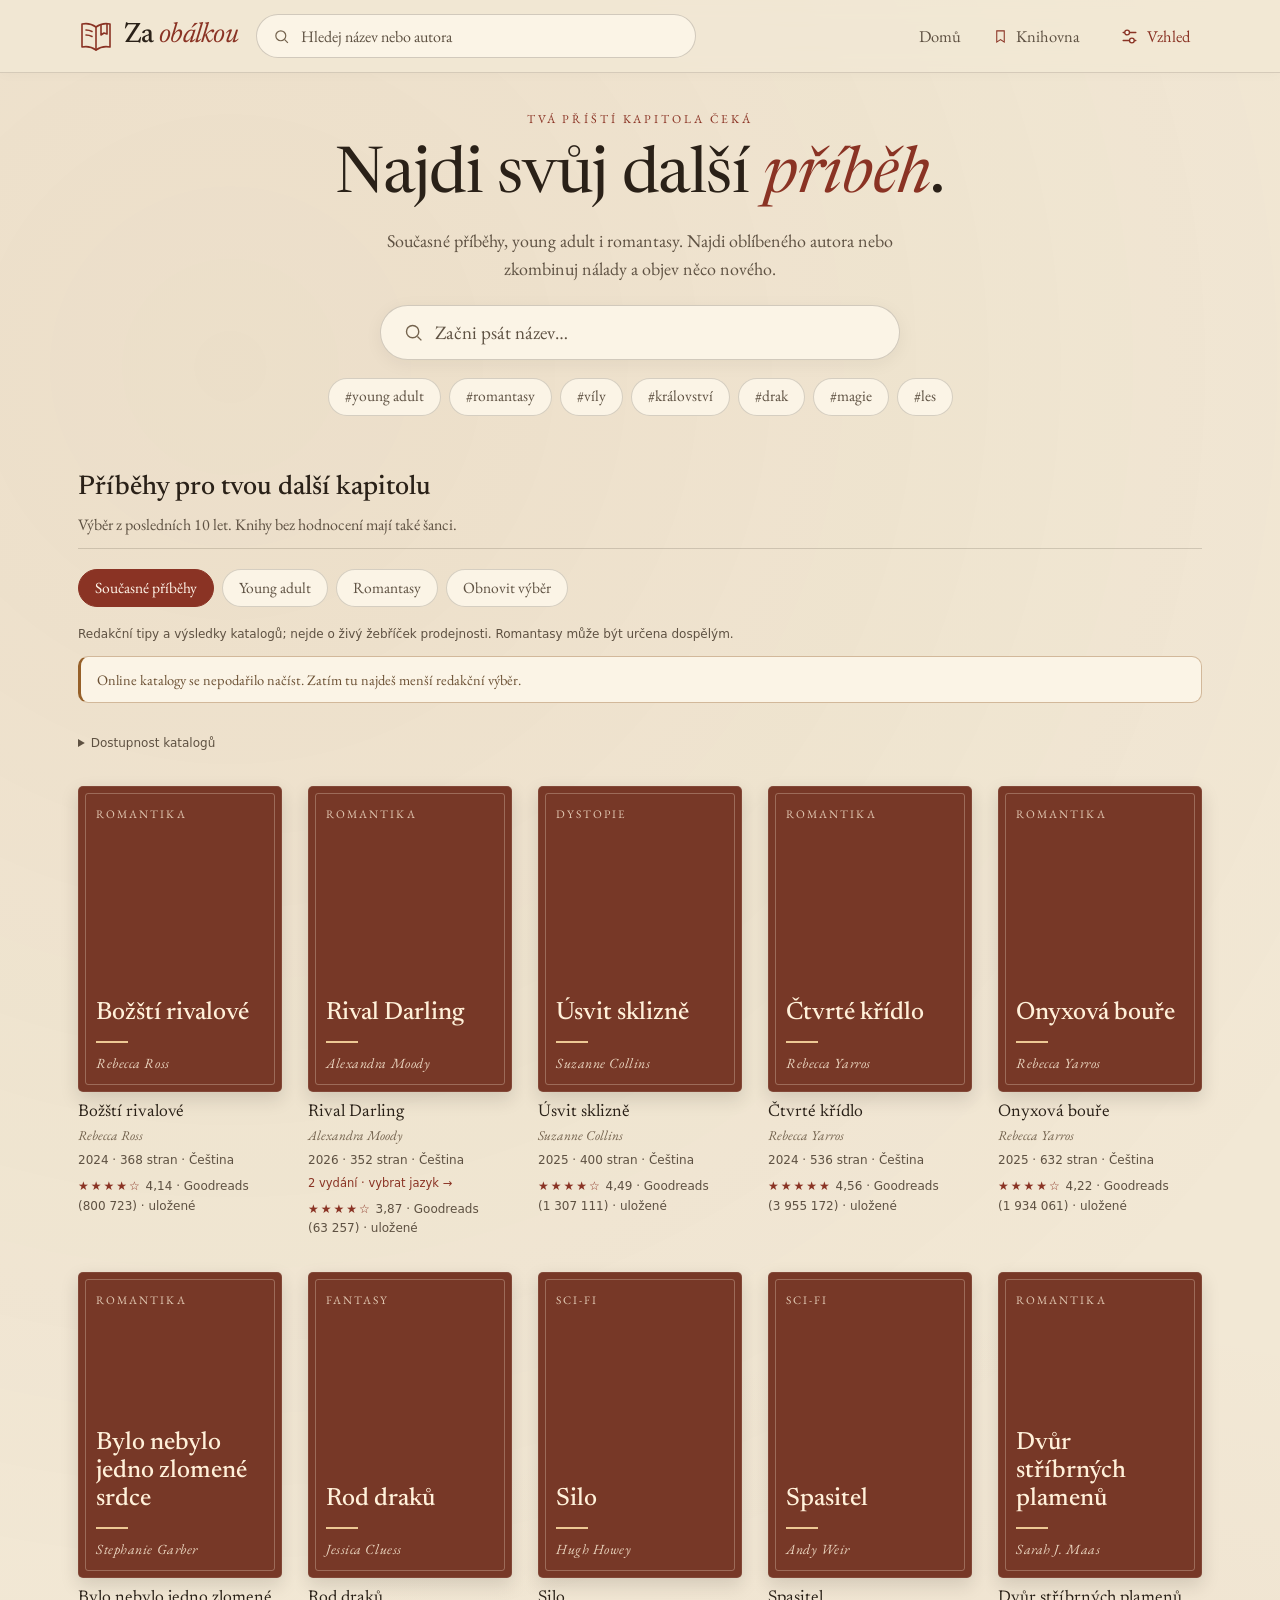
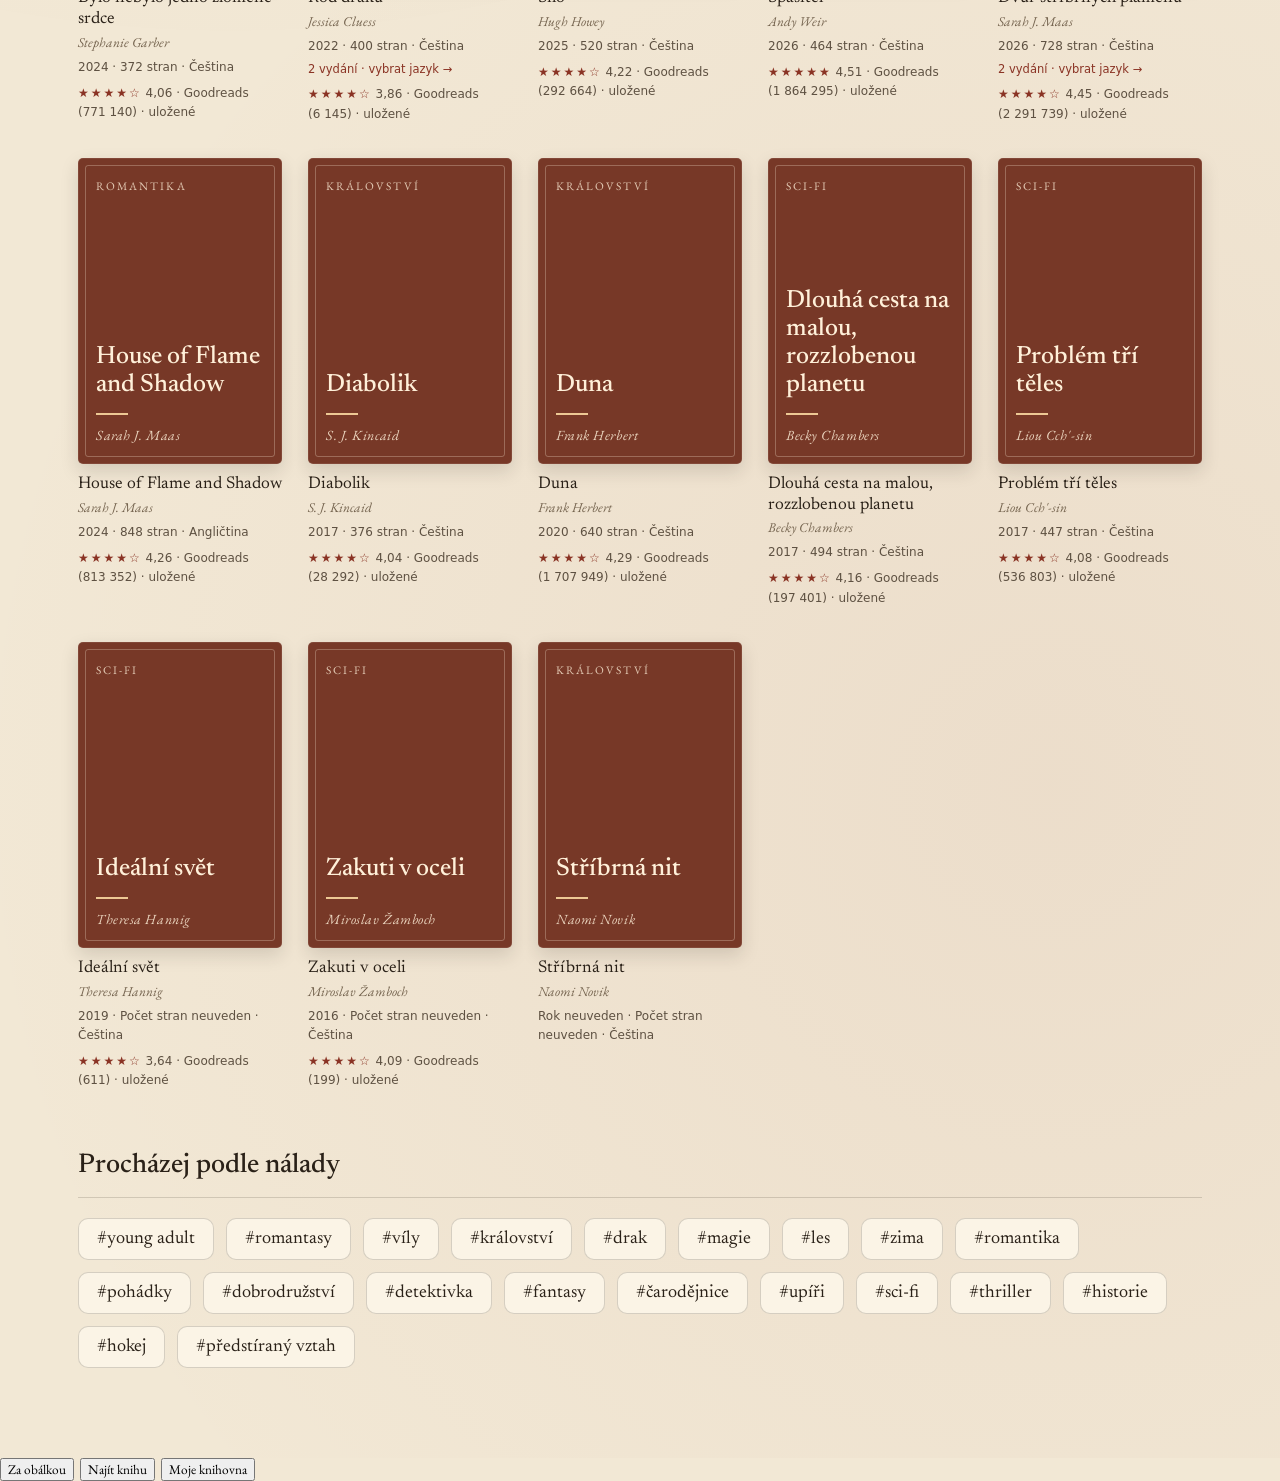
==== commit 58587e0b: "Add immersive library scenes and one appearance menu Keep the familiar view as the default. Add opti" ====
--- a/index.html
+++ b/index.html
@@ -134,10 +134,12 @@
 @media(max-width:420px){.hdr-in nav>.nav-btn[data-action="home"]{display:none}}
 @media(prefers-reduced-motion:reduce){*,*::before,*::after{animation:none!important;transition:none!important;scroll-behavior:auto!important}}
 </style>
-<link rel="stylesheet" href="theme-palette.css?v=20260913-7">
-<link rel="stylesheet" href="reader-tools.css?v=20260913-7">
-<link rel="stylesheet" href="bookshelf.css?v=20260913-7">
-<link rel="stylesheet" href="polish.css?v=20260913-7">
+<link rel="stylesheet" href="theme-palette.css?v=20260913-8">
+<link rel="stylesheet" href="reader-tools.css?v=20260913-8">
+<link rel="stylesheet" href="bookshelf.css?v=20260913-8">
+<link rel="stylesheet" href="polish.css?v=20260913-8">
+<link rel="stylesheet" href="appearance.css?v=20260913-8">
+<link rel="stylesheet" href="realism.css?v=20260913-8">
 </head>
 <body>
 <a class="skip-link" href="#main">Přeskočit na obsah</a>
@@ -158,26 +160,32 @@
           <span style="display:flex;color:var(--accent)"><svg width="15" height="15" viewBox="0 0 24 24" fill="none" stroke="currentColor" stroke-width="1.7"><path d="M6 3h12v18l-6-4-6 4z"></path></svg></span>
           Knihovna <span id="libBadge"></span>
         </button>
-        <button class="nav-btn icon-btn" data-action="theme" id="themeBtn" title="Přepnout světlý/tmavý motiv"></button>
+        <span id="appearanceHome"><button class="nav-btn appearance-toggle" id="appearanceBtn" type="button"></button></span>
       </nav>
     </div>
   </header>
   <main id="main" tabindex="-1"></main>
 </div>
+<nav id="roomNavigation" class="room-navigation" aria-label="Cesty knihovnou" hidden>
+  <button class="room-nav-home" type="button" data-action="home">Za obálkou</button>
+  <button type="button" data-action="roomSearch">Najít knihu</button>
+  <button type="button" data-action="library">Moje knihovna</button>
+</nav>
 <dialog id="readerDialog" aria-labelledby="dialogTitle"></dialog>
 <div id="toastHost" role="status" aria-live="polite"></div>
 
-<script src="config.js?v=20260913-7"></script>
-<script src="book-core.js?v=20260913-7"></script>
-<script src="catalogue-data.js?v=20260913-7"></script>
-<script src="catalogue-cs.js?v=20260913-7"></script>
-<script src="goodreads-catalogue.js?v=20260913-7"></script>
-<script src="goodreads-client.js?v=20260913-7"></script>
-<script src="catalogue-client.js?v=20260913-7"></script>
-<script src="qrcodegen.js?v=20260913-7"></script>
-<script src="library-tools.js?v=20260913-7"></script>
-<script src="bookshelf.js?v=20260913-7"></script>
-<script src="theme-palette.js?v=20260913-7"></script>
+<script src="config.js?v=20260913-8"></script>
+<script src="book-core.js?v=20260913-8"></script>
+<script src="catalogue-data.js?v=20260913-8"></script>
+<script src="catalogue-cs.js?v=20260913-8"></script>
+<script src="goodreads-catalogue.js?v=20260913-8"></script>
+<script src="goodreads-client.js?v=20260913-8"></script>
+<script src="catalogue-client.js?v=20260913-8"></script>
+<script src="qrcodegen.js?v=20260913-8"></script>
+<script src="library-tools.js?v=20260913-8"></script>
+<script src="bookshelf.js?v=20260913-8"></script>
+<script src="appearance.js?v=20260913-8"></script>
+<script src="realism-scene.js?v=20260913-8"></script>
 <script>
 var Core = window.BookCore;
 (function(){
@@ -263,17 +271,6 @@
 };
 var toastTimer=null, searchTimer=null, searchSeq=0, detailSeq=0;
 
-/* ============ téma ============ */
-var MOON='<svg width="18" height="18" viewBox="0 0 24 24" fill="none" stroke="currentColor" stroke-width="1.7"><path d="M21 12.8A9 9 0 1 1 11.2 3a7 7 0 0 0 9.8 9.8z"></path></svg>';
-var SUN='<svg width="18" height="18" viewBox="0 0 24 24" fill="none" stroke="currentColor" stroke-width="1.7"><circle cx="12" cy="12" r="4.2"></circle><path d="M12 2v2.5M12 19.5V22M2 12h2.5M19.5 12H22M4.9 4.9l1.8 1.8M17.3 17.3l1.8 1.8M19.1 4.9l-1.8 1.8M6.7 17.3l-1.8 1.8"></path></svg>';
-function applyTheme(dark){ document.body.classList.toggle('dark',dark); var tb=el('themeBtn'); if(tb) tb.innerHTML= dark?SUN:MOON; try{localStorage.setItem('mzr_theme',dark?'dark':'light');}catch(e){} }
-function toggleTheme(){ applyTheme(!document.body.classList.contains('dark')); }
-function initTheme(){
-  var th=null; try{th=localStorage.getItem('mzr_theme');}catch(e){}
-  var dark = th==='dark' || (th===null && window.matchMedia && window.matchMedia('(prefers-color-scheme: dark)').matches);
-  applyTheme(!!dark);
-}
-
 /* ============ localStorage ============ */
 function loadLib(){
   try { var raw=localStorage.getItem('mzr_lib_v2'); state.lib=raw?Core.validateLibrary(JSON.parse(raw)):Object.create(null); }
@@ -561,7 +558,27 @@
 function backupHTML(){return '<div class="toolbar"><button class="tag-chip" data-action="transfer">Přenést knihovnu · odkaz / QR</button><button class="tag-chip" data-action="excel"'+(!Object.keys(state.lib).length?' disabled':'')+'>Stáhnout tabulku Excel</button></div><p class="book-meta">Tvoje čtení se ukládá v tomto prohlížeči. Odkaz přenese aktuální knihovnu do dalšího zařízení.</p>';}
 function sourceStatus(issues){return issues&&issues.length?'<details class="source-status"><summary>Dostupnost katalogů</summary><p>'+issues.map(function(i){return esc(i.source+': '+i.message);}).join('<br>')+'</p></details>':'';}
 
+function isRealism(){return !!(window.Appearance&&window.Appearance.get().realism);}
+var roomPage=0;
+function roomHomeHTML(){
+  var books=state.featured.length?state.featured:featuredBooks([]),pages=Math.max(1,Math.ceil(books.length/6));
+  roomPage=roomPage%pages;
+  var recommendations=books.slice(roomPage*6,roomPage*6+6).map(function(b){
+    return '<button type="button" class="room-book" data-action="open" data-id="'+attr(b.id)+'" aria-label="'+attr('Otevřít knihu: '+b.title)+'">'
+      +coverHTML(b,{})+'<span class="room-book-label">'+esc(b.title)+'<small>'+esc(b.author)+'</small></span></button>';
+  }).join('');
+  return '<div class="room-home"><section class="room-scene" aria-label="Recepce knihovny">'
+    +'<div class="room-plaque">K objevování</div><div class="room-featured">'+recommendations+'</div>'
+    +'<section class="room-reception"><h1>Jaký příběh<br>si dnes otevřeš?</h1>'
+    +'<div class="hsearch-wrap"><input id="herosearch" type="search" maxlength="200" autocomplete="off" aria-label="Najdi knihu" placeholder="Název, autor nebo #štítek" value="'+attr(state.searchInput||'')+'"><button type="button" data-action="roomSubmit" aria-label="Hledat knihu"><svg width="20" height="20" viewBox="0 0 24 24" fill="none" stroke="currentColor" stroke-width="1.6" aria-hidden="true"><circle cx="10" cy="10" r="6.5"/><path d="m15 15 5 5"/></svg></button></div>'
+    +'<div class="room-moods">'+['fantasy','romantika','sci-fi'].map(function(tag){return '<button data-action="tag-raw" data-term="'+tag+'" data-label="#'+tag+'">'+tag+'</button>';}).join('')+'</div></section>'
+    +'<button type="button" class="room-next" data-action="roomNext"'+(pages<2?' disabled':'')+'>Další příběhy <span aria-hidden="true">→</span></button>'
+    +'<details class="room-directory"><summary>Listovat katalogem</summary><div>'+discoveryHTML()+'<div class="room-directory-moods">'+MOODS.map(function(m,i){return '<button class="tag-chip" data-action="mood" data-mood="'+i+'">'+esc(m.label)+'</button>';}).join('')+'</div>'
+    +(shelf('reading').length?'<button class="tag-chip" data-action="library">Pokračovat ve čtení</button>':'')+'</div></details>'
+    +'</section></div>';
+}
 function homeHTML(){
+  if(isRealism())return roomHomeHTML();
   var reading=shelf('reading');
   var heroTags=MOODS.slice(0,7).map(function(m,i){return '<button class="tag-chip" data-action="mood" data-mood="'+i+'">'+esc(m.label)+'</button>';}).join('');
   var h='<div style="animation:fadeIn .45s ease both">'
@@ -612,8 +629,9 @@
 
 /* ============ SEARCH ============ */
 function searchHTML(){
-  var h='<div style="animation:fadeIn .4s ease both;padding-top:44px">'
+  var h='<div class="search-page" data-realism-stage style="animation:fadeIn .4s ease both;padding-top:44px">'
     +'<h1 style="font-family:\'Newsreader\',serif;font-weight:400;font-size:clamp(30px,4vw,42px);margin:0 0 14px">Výsledky</h1>';
+  if(isRealism())h+='<div class="hsearch-wrap room-search"><input id="herosearch" type="search" maxlength="200" autocomplete="off" aria-label="Hledej název, autora nebo štítek" placeholder="Název, autor nebo #štítek" value="'+attr(state.searchInput)+'"><button type="button" class="tag-chip" data-action="roomSubmit">Hledat</button></div>';
   if(state.activeTags.length){
     var chips=state.activeTags.map(function(t,i){return '<button class="tag-active" data-action="removeTag" data-i="'+i+'">'+esc(t.label)+'<span style="display:grid;place-items:center;width:20px;height:20px;border-radius:50%;background:rgba(255,255,255,.22);font-size:13px">×</span></button>';}).join(' <span style="color:var(--faint2);font-size:14px">a&nbsp;zároveň</span> ');
     var addable=MOODS.map(function(m,i){ for(var x=0;x<state.activeTags.length;x++){if(state.activeTags[x].term===m.en||Core.norm(state.activeTags[x].cz)===Core.norm(m.label.replace(/^#/,'')))return '';} return '<button class="tag-chip" data-action="mood" data-mood="'+i+'">+ '+esc(m.label)+'</button>'; }).join('');
@@ -716,12 +734,12 @@
   }
   var removeBtn = lib? '<button data-action="remove" data-id="'+attr(b.id)+'" style="margin-top:16px;background:none;border:none;cursor:pointer;font-size:15px;color:var(--faint2);padding:0">Odebrat z knihovny</button>':'';
   var appleLink = Core.safeURL(b.link)? '<a href="'+attr(b.link)+'" target="_blank" rel="noopener" style="display:inline-flex;align-items:center;gap:7px;color:var(--accent);font-size:16px;text-decoration:none;margin-bottom:30px">Otevřít u zdroje →</a>':'';
-  var h='<div style="animation:fadeIn .4s ease both;padding-top:30px">'
+  var h='<div class="detail-page" style="animation:fadeIn .4s ease both;padding-top:30px">'
     +'<button data-action="back" style="display:flex;align-items:center;gap:9px;background:none;border:none;cursor:pointer;font-size:16px;color:var(--muted);padding:8px 0;margin-bottom:22px"><svg width="18" height="18" viewBox="0 0 24 24" fill="none" stroke="currentColor" stroke-width="1.7"><line x1="19" y1="12" x2="5" y2="12"></line><polyline points="12 19 5 12 12 5"></polyline></svg>Zpět</button>'
-    +'<div class="detail-layout" style="display:flex;gap:54px;flex-wrap:wrap;align-items:flex-start">'
+    +'<div class="detail-layout" data-realism-stage style="display:flex;gap:54px;flex-wrap:wrap;align-items:flex-start">'
     +'<div class="detail-cover" style="flex:none;width:300px;max-width:100%;position:sticky;top:96px">'
     +'<div style="animation:popIn .6s cubic-bezier(.2,.8,.3,1) both;box-shadow:0 24px 54px rgba(var(--ink-rgb),.34);border-radius:7px;overflow:hidden">'+coverHTML(b,{big:true})+'</div></div>'
-    +'<div class="detail-info" style="flex:1;min-width:300px">'
+    +'<div class="detail-info" tabindex="0" aria-label="Poznámky a údaje o knize" style="flex:1;min-width:300px">'
     +'<h1 style="font-family:\'Newsreader\',serif;font-weight:400;font-size:clamp(34px,5vw,52px);line-height:1.06;margin:0 0 8px">'+esc(b.title)+'</h1>'
     +'<div style="font-size:20px;color:var(--muted);font-style:italic;margin-bottom:18px">'+esc(b.author)+'</div>'+bookMeta(b)+editionHTML(b)+(b.series?'<p class="book-meta">Série: '+esc(b.series)+(b.seriesNumber?' · '+esc(b.seriesNumber)+'. díl':'')+'</p>':'')
     +'<div id="detailPrimaryRating" class="detail-primary-rating" aria-live="polite">'+primaryRatingHTML(b)+'</div>'
@@ -750,10 +768,10 @@
 function libraryHTML(){
   var reading=shelf('reading'), want=shelf('want'), read=shelf('read');
   var count=Object.keys(state.lib).length;
-  var h='<div style="animation:fadeIn .4s ease both;padding-top:44px">'
+  var h='<div class="library-page" data-realism-stage style="animation:fadeIn .4s ease both;padding-top:44px">'
     +'<h1 style="font-family:\'Newsreader\',serif;font-weight:400;font-size:clamp(34px,5vw,50px);margin:0 0 6px">Moje knihovna</h1>'
     +'<p style="color:var(--faint);font-size:17px;margin:0 0 38px">'+count+' '+plkn(count)+' na tvých poličkách</p>'+backupHTML();
-  if(count===0){
+  if(count===0&&!isRealism()){
     h+='<div style="text-align:center;padding:64px 20px;background:var(--card);border:1px dashed rgba(var(--ink-rgb),.22);border-radius:16px">'
       +'<div style="font-family:\'Newsreader\',serif;font-size:28px;font-style:italic;margin-bottom:10px">Tvoje poličky jsou zatím prázdné.</div>'
       +'<p style="font-size:17px;color:var(--faint);margin:0 0 22px">Najdi si knihu a přidej ji do knihovny.</p>'
@@ -764,7 +782,7 @@
   if(state.libraryView==='shelf'){
     h+='<p class="book-meta shelf-help">Najeď na hřbet pro náhled přebalu. Kliknutím nebo klepnutím na hřbet otevřeš knihu.</p>';
     [['Rozečtené',reading,'reading'],['Chci přečíst',want,'want'],['Přečtené',read,'read']].forEach(function(group){
-      if(group[1].length)h+='<section class="shelf-section"><h2>'+group[0]+' <span>'+group[1].length+'</span></h2>'+BookShelf.render(group[1],{esc:esc,attr:attr,coverHTML:coverHTML,spineImageHTML:spineImageHTML,status:group[2]})+'</section>';
+      if(group[1].length||isRealism())h+='<section class="shelf-section'+(!group[1].length?' is-empty':'')+'"><h2>'+group[0]+' <span>'+group[1].length+'</span></h2>'+BookShelf.render(group[1],{esc:esc,attr:attr,coverHTML:coverHTML,spineImageHTML:spineImageHTML,status:group[2]})+'</section>';
     });
     return h+'</div>';
   }
@@ -889,6 +907,9 @@
   else if(state.view==='detail') html=detailHTML();
   else if(state.view==='library') html=libraryHTML();
   else html=homeHTML();
+  // Keep the single appearance menu alive when the scenic stage is replaced.
+  var roomNav=window.Appearance&&el('roomNavigation');
+  if(roomNav)document.body.appendChild(roomNav);
   el('main').innerHTML=(state.storageError?'<div class="notice" role="alert">'+esc(state.storageError)+' <button class="tag-chip" data-action="exportRaw">Stáhnout původní data</button> <button class="tag-chip" data-action="export">Záloha aktuální knihovny</button></div>':'')+html;
   document.querySelectorAll('.shelf-book img').forEach(function(img){if(img.complete)fitShelfCover(img);});
   if(inputFocus){var target=document.querySelector('[data-action="'+inputFocus.action+'"][data-id="'+CSS.escape(inputFocus.id)+'"]');if(target)target.focus();}
@@ -896,9 +917,24 @@
   document.querySelectorAll('[data-action="total"]').forEach(function(x){x.setAttribute('aria-label','Celkový počet stran');});
   document.querySelectorAll('[data-action="slider"]').forEach(function(x){x.setAttribute('aria-label','Pokrok čtení');});
   document.querySelectorAll('[data-action="remove"]').forEach(function(x){x.setAttribute('aria-label','Odebrat z knihovny');});
-  if(heroFocused && state.view==='home' && el('herosearch')){el('herosearch').focus();try{el('herosearch').setSelectionRange(caret,caret);}catch(e){}}
-  if(state._focusHeader){ var hs=el('hsearch'); if(hs){ hs.focus(); try{ hs.setSelectionRange(hs.value.length,hs.value.length); }catch(e){} } state._focusHeader=false; }
+  if(heroFocused && el('herosearch')){el('herosearch').focus();try{el('herosearch').setSelectionRange(caret,caret);}catch(e){}}
+  if(state._focusHeader){ var hs=isRealism()?el('herosearch'):el('hsearch'); if(hs){ hs.focus(); try{ hs.setSelectionRange(hs.value.length,hs.value.length); }catch(e){} } state._focusHeader=false; }
+  syncAppearanceScene();
   observeRatingCards();
+}
+function syncAppearanceScene(){
+  if(!window.Appearance)return;
+  var appearance=window.Appearance.get(),nav=el('roomNavigation'),picker=document.querySelector('.appearance-picker');
+  document.body.dataset.view=state.view;
+  if(nav){
+    nav.hidden=!appearance.realism;
+    if(appearance.realism){
+      var stage=state.view==='home'?document.querySelector('.room-scene'):null;
+      (stage||document.body).appendChild(nav);
+      if(picker)nav.appendChild(picker);
+    }else if(picker&&el('appearanceHome'))el('appearanceHome').appendChild(picker);
+  }
+  if(window.RealismScene)window.RealismScene.sync({view:state.view,appearance:appearance});
 }
 function updateBadge(){ var c=Object.keys(state.lib).length; el('libBadge').innerHTML = c>0 ? '<span class="badge">'+c+'</span>' : ''; }
 function renderToast(){
@@ -913,7 +949,9 @@
   var a=t.getAttribute('data-action');
   if(a==='slider'||a==='page'||a==='total') return;
   if(a==='home') goHome();
-  else if(a==='theme') toggleTheme();
+  else if(a==='roomSearch'){goHome();if(el('herosearch'))el('herosearch').focus();}
+  else if(a==='roomSubmit'){clearTimeout(searchTimer);state._fromHero=true;applyQuery();}
+  else if(a==='roomNext'){roomPage++;renderMain();}
   else if(a==='back'){setRoute(state.returnView==='library'?'#shelf':'');detailSeq++;state.view=state.returnView==='library'?'library':(state.activeTags.length||state.query?'search':'home');if(state.view==='search')runSearch();else renderMain();}
   else if(a==='library') goLibrary();
   else if(a==='libraryView'){state.libraryView=t.getAttribute('data-mode')==='overview'?'overview':'shelf';renderMain();}
@@ -963,7 +1001,12 @@
 window.addEventListener('storage',function(e){if(e.key==='mzr_lib_v2'){state.storageBlocked=false;state.storageError='';loadLib();updateBadge();renderMain();}});
 
 /* ============ start ============ */
-initTheme();
+var lastRealism=isRealism();
+document.addEventListener('za:appearance',function(){
+  var realism=isRealism();
+  if(realism!==lastRealism){lastRealism=realism;renderMain();}
+  else syncAppearanceScene();
+});
 loadLib();
 updateBadge();
 refreshFeatured();
--- a/appearance.css
+++ b/appearance.css
@@ -0,0 +1,48 @@
+.appearance-picker{position:relative;display:flex;align-items:center;flex:none}
+.appearance-toggle{display:inline-flex;align-items:center;justify-content:center;gap:8px;min-height:42px;color:var(--accent);white-space:nowrap}
+.appearance-toggle[aria-expanded="true"]{background:rgba(var(--accent-rgb),.1);color:var(--accent)}
+.appearance-panel{position:absolute;right:0;top:calc(100% + 12px);z-index:80;box-sizing:border-box;width:336px;max-width:calc(100vw - 24px);max-height:calc(100dvh - 104px);overflow:auto;overscroll-behavior:contain;padding:18px;background:var(--card);color:var(--ink);border:1px solid rgba(var(--ink-rgb),.14);border-radius:18px;box-shadow:0 14px 44px rgba(var(--ink-rgb),.17);text-align:left}
+.appearance-panel[hidden],.appearance-selection[hidden]{display:none}
+.appearance-head{display:flex;align-items:center;justify-content:space-between;gap:12px;margin-bottom:16px}
+.appearance-head h2{margin:0;font:500 23px/1.2 'Newsreader',Georgia,serif}
+.appearance-close{display:grid;place-items:center;flex:none;width:40px;height:40px;margin:-6px -7px -6px 0;border:0;border-radius:10px;background:transparent;color:var(--muted);cursor:pointer}
+.appearance-close:hover{background:rgba(var(--ink-rgb),.06);color:var(--ink)}
+.appearance-modes{display:grid;grid-template-columns:1fr 1fr;gap:5px;padding:4px;border:1px solid rgba(var(--ink-rgb),.1);border-radius:12px;background:rgba(var(--ink-rgb),.035)}
+.appearance-mode{min-height:42px;border:1px solid transparent;border-radius:8px;background:transparent;color:var(--muted);font:inherit;font-size:15px;cursor:pointer}
+.appearance-mode[aria-pressed="true"]{background:var(--card);color:var(--accent);border-color:rgba(var(--accent-rgb),.2);box-shadow:0 2px 5px rgba(var(--ink-rgb),.05)}
+.appearance-realism{display:flex;align-items:center;justify-content:space-between;gap:18px;padding:20px 0;border-bottom:1px solid rgba(var(--ink-rgb),.1);margin-bottom:18px}
+.appearance-realism-copy{min-width:0}
+.appearance-section-label{display:block;margin:0 0 11px;font:500 15px/1.3 'DM Sans',system-ui,sans-serif;color:var(--ink)}
+.appearance-realism .appearance-section-label{margin-bottom:5px}
+.appearance-help{margin:0;font:13px/1.45 'DM Sans',system-ui,sans-serif;color:var(--muted)}
+.appearance-switch{position:relative;flex:none;width:48px;height:44px;padding:0;border:0;border-radius:12px;background:transparent;cursor:pointer}
+.appearance-switch:before{content:"";position:absolute;left:0;right:0;top:8px;height:28px;border-radius:999px;background:rgba(var(--ink-rgb),.2);box-shadow:inset 0 0 0 1px rgba(var(--ink-rgb),.06);transition:background .18s ease}
+.appearance-switch-knob{position:absolute;top:11px;left:3px;width:22px;height:22px;background:var(--card);border-radius:50%;box-shadow:0 1px 4px rgba(0,0,0,.2);transition:transform .18s ease;pointer-events:none}
+.appearance-switch[aria-checked="true"]:before{background:var(--accent)}
+.appearance-switch[aria-checked="true"] .appearance-switch-knob{transform:translateX(20px);background:var(--onaccent)}
+.appearance-choices{display:grid;gap:7px}
+.appearance-palette-choices{grid-template-columns:1fr 1fr}
+.appearance-choice{display:flex;align-items:center;gap:9px;min-width:0;min-height:46px;padding:7px 8px;border:1px solid transparent;border-radius:10px;background:transparent;color:var(--muted);font:14px/1.25 'DM Sans',system-ui,sans-serif;cursor:pointer;text-align:left}
+.appearance-choice:hover{background:rgba(var(--ink-rgb),.04);color:var(--ink)}
+.appearance-choice[aria-pressed="true"]{background:rgba(var(--accent-rgb),.07);border-color:rgba(var(--accent-rgb),.3);color:var(--ink)}
+.appearance-swatch{display:grid;place-items:center;flex:none;width:26px;height:26px;border:1px solid rgba(0,0,0,.14);border-radius:50%;color:#35261C}
+.appearance-swatch svg{opacity:0;filter:drop-shadow(0 1px 1px rgba(255,255,255,.6))}
+.appearance-choice[aria-pressed="true"] .appearance-swatch svg{opacity:1}
+[data-appearance-palette="peach"] .appearance-swatch{background:#EBC3A9;color:#763727}
+[data-appearance-palette="lavender"] .appearance-swatch{background:#D6BDE9;color:#604078}
+[data-appearance-palette="sage"] .appearance-swatch{background:#BDD2B1;color:#395D3E}
+[data-appearance-palette="rose"] .appearance-swatch{background:#EBC0CD;color:#853D57}
+[data-appearance-palette="sky"] .appearance-swatch{background:#BCD7EB;color:#355E80}
+.appearance-wood-choices{grid-template-columns:repeat(5,minmax(0,1fr));gap:4px}
+.appearance-wood-choices .appearance-choice{flex-direction:column;justify-content:center;gap:7px;padding:8px 2px;font-size:12px;text-align:center}
+.appearance-wood-choices .appearance-swatch{width:36px;height:42px;border-radius:6px;background-color:var(--wood-swatch);background-image:repeating-linear-gradient(94deg,transparent 0 5px,rgba(61,36,10,.14) 6px,transparent 8px 12px,rgba(255,255,255,.16) 13px,transparent 15px 19px),linear-gradient(100deg,rgba(255,255,255,.22),transparent 40%,rgba(58,25,4,.1));box-shadow:inset 0 0 0 1px rgba(255,255,255,.16)}
+[data-appearance-wood="oak"]{--wood-swatch:#BF945A}
+[data-appearance-wood="spruce"]{--wood-swatch:#DEC9A0}
+[data-appearance-wood="birch"]{--wood-swatch:#E6D7BA}
+[data-appearance-wood="cherry"]{--wood-swatch:#BE8265}
+[data-appearance-wood="acacia"]{--wood-swatch:#AA895A}
+.appearance-panel button:focus-visible,.appearance-toggle:focus-visible{outline:2px solid var(--accent);outline-offset:3px}
+.appearance-sr-only{position:absolute;width:1px;height:1px;padding:0;margin:-1px;overflow:hidden;clip:rect(0,0,0,0);white-space:nowrap;border:0}
+@media(max-width:640px){.hdr-in #appearanceBtn{min-width:42px;padding:8px}.appearance-toggle>span{display:none}}
+@media(max-width:360px){.appearance-panel{padding:15px;width:316px}.appearance-palette-choices{gap:5px}.appearance-choice{gap:7px;padding:7px 5px;font-size:13px}}
+@media(prefers-reduced-motion:reduce){.appearance-switch:before,.appearance-switch-knob{transition:none}}
--- a/realism.css
+++ b/realism.css
@@ -0,0 +1,290 @@
+/* A separate, optional room. Nothing in the familiar view inherits these rules. */
+body[data-realism="true"]{
+  --room-photo:url('assets/library-room-oak.webp');--desk-photo:url('assets/library-desk-oak.webp');--wood-texture:url('assets/wood-grain.webp');
+  --wood-base:#865831;--wood-edge:#3e2514;--wood-light:#c59559;--wood-tone:rgba(106,62,24,.22);--wood-inset:rgba(30,14,4,.75);
+  --real-paper:#eee2c9;--real-paper-edge:#c1ad85;--real-ink:#382c20;
+  --real-paper-grain:repeating-linear-gradient(93deg,rgba(91,65,28,.025) 0 1px,transparent 1px 4px),repeating-linear-gradient(2deg,rgba(255,255,255,.1) 0 1px,transparent 1px 6px);
+  --ink:#382c20;--ink-rgb:56,44,32;--muted:#665742;--faint:#76644e;--faint2:#76644e;--desc:#514330;--bg:#eee2c9;--bg-rgb:238,226,201;--card:#f2e8d3;--accent:#70542b;--accent-rgb:112,84,43;--onaccent:#fff8e7;--notice:#655032;
+  color:var(--real-ink);background:#21170f;
+}
+body[data-realism="true"][data-wood="spruce"]{--room-photo:url('assets/library-room-spruce.webp');--desk-photo:url('assets/library-desk-spruce.webp');--wood-base:#b39768;--wood-edge:#766043;--wood-light:#e2c898;--wood-tone:rgba(239,216,167,.24);--wood-inset:rgba(60,40,18,.58)}
+body[data-realism="true"][data-wood="birch"]{--room-photo:url('assets/library-room-birch.webp');--desk-photo:url('assets/library-desk-birch.webp');--wood-base:#d4bea0;--wood-edge:#9a8261;--wood-light:#f1ddba;--wood-tone:rgba(255,240,202,.38);--wood-inset:rgba(72,51,28,.5)}
+body[data-realism="true"][data-wood="cherry"]{--room-photo:url('assets/library-room-cherry.webp');--desk-photo:url('assets/library-desk-cherry.webp');--wood-base:#945b43;--wood-edge:#542d21;--wood-light:#cd9472;--wood-tone:rgba(145,55,30,.28);--wood-inset:rgba(36,13,6,.72)}
+body[data-realism="true"][data-wood="acacia"]{--room-photo:url('assets/library-room-acacia.webp');--desk-photo:url('assets/library-desk-acacia.webp');--wood-base:#a26c37;--wood-edge:#553114;--wood-light:#daaa66;--wood-tone:rgba(137,75,18,.22);--wood-inset:rgba(39,21,5,.74)}
+body.dark[data-realism="true"]{--real-paper:#d9cbb0;--real-paper-edge:#a68c60;--real-ink:#302719;--ink:#302719;--ink-rgb:48,39,25;--muted:#5c4f3a;--faint:#65563e;--faint2:#65563e;--desc:#4a3d29;--bg:#d9cbb0;--bg-rgb:217,203,176;--card:#e3d5b9;--accent:#67491f;--accent-rgb:103,73,31;background:#100e0c}
+body[data-realism="true"] .app-bg{background:transparent;background-image:none;isolation:isolate}
+body[data-realism="true"] .app-bg:before{content:"";position:fixed;z-index:-2;inset:0;background:linear-gradient(rgba(28,19,10,.23),rgba(22,15,8,.5)),var(--room-photo) center / cover;pointer-events:none}
+body.dark[data-realism="true"] .app-bg:before{filter:brightness(.53) saturate(.72)}
+body[data-realism="true"] .hdr{display:none}
+body[data-realism="true"] main{position:relative;max-width:1320px;padding:30px 38px 126px}
+body[data-realism="true"][data-view="home"] main{max-width:none;width:100%;padding:0}
+body[data-realism="true"] .tag-chip,body[data-realism="true"] .tag-active{border-radius:2px;background:transparent;border-color:rgba(89,63,28,.24);color:var(--real-ink);box-shadow:0 1px 0 rgba(255,255,255,.3);transition:color .2s,background .2s}
+body[data-realism="true"] .tag-chip:hover,body[data-realism="true"] .tag-active:hover{transform:none;background:rgba(87,61,25,.09);color:var(--real-ink)}
+body[data-realism="true"] .toolbar [aria-pressed="true"]{background:rgba(112,77,30,.12);color:var(--real-ink);border-color:#907044;box-shadow:inset 0 -2px 0 #907044}
+body[data-realism="true"] select,body[data-realism="true"] .numin{border:0;border-bottom:1px solid #a18a61;border-radius:1px;background:rgba(255,251,230,.2);box-shadow:none;color:var(--real-ink)}
+body[data-realism="true"] select:focus{border-color:var(--accent);box-shadow:0 2px 0 var(--accent)}
+
+/* The image is the actual scene: all live elements share its aspect and camera. */
+body[data-realism="true"] .room-home{position:relative;height:100dvh;min-height:570px;overflow:hidden;isolation:isolate;background:#2c2117}
+body[data-realism="true"] .room-scene{position:absolute;left:50%;top:50%;width:max(100vw,calc(100dvh * 1.59879));aspect-ratio:1586/992;transform:translate(-50%,-50%) translate3d(var(--room-look-shift-x,0px),var(--room-look-shift-y,0px),0) perspective(1600px) rotateY(var(--room-look-x,0deg)) rotateX(var(--room-look-y,0deg)) scale(1.015);transform-origin:50% 50%;isolation:isolate;container-type:inline-size}
+body[data-realism="true"] .room-scene:before{content:"";position:absolute;z-index:-2;inset:0;background:var(--room-photo) center / 100% 100% no-repeat;transition:filter .8s}
+body[data-realism="true"] .room-scene:after{content:"";position:absolute;z-index:20;inset:0;pointer-events:none;background:radial-gradient(ellipse at 21% 20%,rgba(255,230,184,.06),transparent 56%),linear-gradient(90deg,rgba(12,8,4,.03),transparent 20%,transparent 78%,rgba(12,8,4,.08));mix-blend-mode:multiply}
+body.dark[data-realism="true"] .room-scene:before{filter:brightness(.52) saturate(.79)}
+body.dark[data-realism="true"] .room-scene:after{background:radial-gradient(ellipse at 48% 43%,rgba(247,168,70,.08),rgba(4,9,19,.15) 69%);mix-blend-mode:normal}
+body[data-realism="true"] .room-reception{position:absolute;z-index:4;left:50.3%;top:47.2%;width:24.5%;height:19.5%;padding:.5% 1%;display:flex;flex-direction:column;align-items:stretch;justify-content:center;color:#493b29;transform:rotate(.3deg);text-align:center}
+body[data-realism="true"] .room-reception h1{font:500 clamp(24px,2.3cqw,44px)/1 'Newsreader',Georgia,serif;letter-spacing:-.035em;margin:0 0 2%;color:#443629;text-shadow:0 1px 0 rgba(255,255,255,.25)}
+body[data-realism="true"] .room-reception h1 em{font-weight:400}
+body[data-realism="true"] .room-reception>p{margin:0 0 4%;font:italic clamp(12px,1.05cqw,20px)/1.3 'EB Garamond',Georgia,serif;color:#6d5b43}
+body[data-realism="true"] .room-reception .hsearch-wrap{flex:0 0 auto;width:100%;max-width:none;min-width:0;min-height:0;gap:8px;padding:1.4% 1%;border:0;border-bottom:1.5px solid #9f8764;border-radius:0;background:transparent;box-shadow:none!important}
+body[data-realism="true"] .room-reception .hsearch-wrap:focus-within{border-bottom-color:#72532f;box-shadow:0 2px 0 rgba(112,77,30,.22)!important}
+body[data-realism="true"] .room-reception .hsearch-wrap input{font:italic clamp(15px,1.42cqw,24px)/1.15 'EB Garamond',Georgia,serif;color:#4b3826;min-width:0;text-align:left}
+body[data-realism="true"] .room-reception input::placeholder{color:#79664d;opacity:1}
+body[data-realism="true"] .room-reception .hsearch-wrap svg{width:clamp(15px,1.25cqw,22px);height:auto;color:#735c3e}
+body[data-realism="true"] .room-reception .home-tags,body[data-realism="true"] .room-moods{display:flex;flex-wrap:wrap;justify-content:center;gap:3px 12px;margin:2.5% 0 0!important}
+body[data-realism="true"] .room-reception .tag-chip{min-height:0;padding:1px 0;background:transparent;border:0;border-bottom:1px solid rgba(92,66,31,.2);border-radius:0;box-shadow:none;font:italic clamp(12px,1.01cqw,18px)/1.35 'EB Garamond',Georgia,serif;color:#74593b}
+body[data-realism="true"] .room-reception .tag-chip:hover{color:#352616;border-bottom-color:#74593b}
+body[data-realism="true"] .room-plaque{position:absolute;left:2.2%;top:24.9%;width:14.5%;height:5.6%;display:flex;align-items:center;justify-content:center;text-align:center;transform:skewY(10deg);font:500 clamp(14px,1.4cqw,27px)/1.12 'Newsreader',Georgia,serif;letter-spacing:.025em;color:#453016;text-shadow:0 1px 0 rgba(255,233,174,.5);padding:0 1%;margin:0}
+body[data-realism="true"] .room-featured{position:absolute;inset:0;pointer-events:none;perspective:1400px}
+body[data-realism="true"] .room-book{position:absolute;width:4.5%;height:15.4%;border:0;padding:0;background:none;color:#eaddbd;cursor:pointer;pointer-events:auto;overflow:visible;perspective:800px;isolation:isolate;box-shadow:none;z-index:3}
+body[data-realism="true"] .room-book:nth-child(1){left:1.8%;bottom:44.55%}
+body[data-realism="true"] .room-book:nth-child(2){left:7.25%;bottom:45.25%}
+body[data-realism="true"] .room-book:nth-child(3){left:12.7%;bottom:45.95%}
+body[data-realism="true"] .room-book:nth-child(4){left:1.8%;bottom:21.55%}
+body[data-realism="true"] .room-book:nth-child(5){left:7.25%;bottom:23.35%}
+body[data-realism="true"] .room-book:nth-child(6){left:12.7%;bottom:25.15%}
+body[data-realism="true"] .room-book>.cover{width:100%;height:100%;padding:8px!important;aspect-ratio:auto;border-radius:2px 3px 3px 1px;transform:skewY(-5deg) rotateY(13deg);transform-origin:35% 100%;box-shadow:-4px 1px 0 #423421,3px 0 0 #c8b98d,5px 2px 0 #44311b,7px 4px 8px rgba(12,6,2,.66);filter:brightness(.87) saturate(.9);transition:transform .42s cubic-bezier(.16,.85,.25,1),filter .3s,box-shadow .4s;pointer-events:none}
+body[data-realism="true"] .room-book:nth-child(n+4)>.cover{transform:skewY(-14deg) rotateY(13deg)}
+body[data-realism="true"] .room-book>.cover:after{content:"";position:absolute;z-index:5;inset:0;pointer-events:none;border-radius:inherit;background:linear-gradient(94deg,rgba(5,2,0,.26),rgba(255,245,208,.22) 4%,rgba(5,2,0,.12) 8%,transparent 18%,rgba(255,247,223,.06) 86%,rgba(0,0,0,.15));mix-blend-mode:multiply}
+body[data-realism="true"] .room-book .c-title{font-size:clamp(10px,1.1cqw,18px)!important}
+body[data-realism="true"] .room-book .c-author{font-size:clamp(8px,.7cqw,12px)}
+body[data-realism="true"] .room-book .kicker,body[data-realism="true"] .room-book .c-rule{display:none}
+body[data-realism="true"] .room-book-label{position:absolute;left:-30%;bottom:-26%;min-width:180%;padding:10% 12%;opacity:0;visibility:hidden;pointer-events:none;background:#ecdfc1;background-image:var(--real-paper-grain);color:#463420;box-shadow:0 4px 9px rgba(16,9,3,.35);font:italic clamp(10px,.95cqw,17px)/1.2 'EB Garamond',Georgia,serif;transform:rotate(-2deg);transition:opacity .2s}
+body[data-realism="true"] .room-book:focus-visible{outline:2px solid #f8d790;outline-offset:7px;z-index:12}
+body[data-realism="true"] .room-book:focus-visible>.cover{transform:translate(18%,-8%) rotateY(-12deg) scale(1.65);filter:brightness(1.03);box-shadow:-6px 2px 0 #423421,4px 0 0 #d8cda6,7px 4px 0 #44311b,15px 18px 20px rgba(12,6,2,.58)}
+body[data-realism="true"] .room-book:focus-visible .room-book-label{opacity:1;visibility:visible}
+@media(hover:hover) and (pointer:fine){
+  body[data-realism="true"] .room-book:hover{z-index:12}
+  body[data-realism="true"] .room-book:hover>.cover{transform:translate(18%,-8%) rotateY(-12deg) scale(1.65);filter:brightness(1.03);box-shadow:-6px 2px 0 #423421,4px 0 0 #d8cda6,7px 4px 0 #44311b,15px 18px 20px rgba(12,6,2,.58)}
+  body[data-realism="true"] .room-book:hover .room-book-label{opacity:1;visibility:visible}
+}
+body[data-realism="true"] .room-book *,body[data-realism="true"] .room-book-label *{pointer-events:none!important}
+
+/* Engraved objects replace the toolbar; the one appearance menu is still reachable. */
+body[data-realism="true"] .room-navigation{position:fixed;right:28px;bottom:25px;z-index:45;display:flex;align-items:center;justify-content:center;gap:0;width:max-content;max-width:calc(100vw - 28px);padding:5px 18px;border:1px solid #61421d;border-radius:3px;background:linear-gradient(112deg,#cbb17a,#9c7c45 48%,#d1b680 86%,#92703a);box-shadow:0 3px 2px #3c2815,0 7px 14px rgba(11,6,2,.42),inset 0 1px 0 rgba(255,232,171,.6),inset 0 -1px 0 rgba(82,53,16,.5);color:#3e2b13;text-shadow:0 1px 0 rgba(255,232,171,.35)}
+body[data-realism="true"] .room-navigation:before,body[data-realism="true"] .room-navigation:after{content:"";position:absolute;top:50%;width:5px;height:5px;margin-top:-2px;border-radius:50%;background:linear-gradient(45deg,#c2a266 42%,#61411d 43% 58%,#c2a266 59%);box-shadow:inset 0 1px 1px rgba(25,11,2,.5),0 1px 0 rgba(255,231,168,.5);pointer-events:none}
+body[data-realism="true"] .room-navigation:before{left:6px}
+body[data-realism="true"] .room-navigation:after{right:6px}
+body[data-realism="true"] .room-scene>.room-navigation{position:absolute;left:55%;right:auto;top:76.5%;bottom:auto;max-width:40%;padding:.35% 1%;transform:rotate(4.5deg);transform-origin:center;color:#3e2b13}
+body[data-realism="true"] .room-navigation button,body[data-realism="true"] .room-navigation a{display:inline-flex;align-items:center;justify-content:center;gap:7px;min-height:42px;padding:8px 14px;background:transparent;border:0;border-radius:1px;color:inherit;font:500 17px/1.2 'EB Garamond',Georgia,serif;text-decoration:none;text-shadow:inherit;white-space:nowrap;cursor:pointer}
+body[data-realism="true"] .room-navigation .appearance-picker{border-left:1px solid rgba(79,51,15,.26);margin-left:4px;padding-left:4px}
+body[data-realism="true"] .room-navigation button:hover,body[data-realism="true"] .room-navigation a:hover{background:rgba(76,44,7,.08);color:#231806}
+body[data-realism="true"] .room-navigation svg{width:16px;height:16px;color:inherit}
+body[data-realism="true"] .room-navigation .badge{min-width:0;width:auto;height:auto;padding:0;background:transparent;color:inherit;border-radius:0;font-size:13px}
+body[data-realism="true"] .room-navigation .badge:before{content:"· ";font-size:12px}
+body[data-realism="true"] .room-navigation .appearance-panel{top:auto;bottom:calc(100% + 15px);right:-3px;transform:none;text-shadow:none}
+body[data-realism="true"] .appearance-panel{background:var(--real-paper);background-image:var(--real-paper-grain);border:1px solid var(--real-paper-edge);border-radius:3px;box-shadow:0 10px 30px rgba(16,9,3,.5),inset 0 0 10px rgba(105,72,29,.04);color:var(--real-ink)}
+body[data-realism="true"] .room-navigation .appearance-panel button{font-family:'DM Sans',system-ui,sans-serif;font-size:14px;white-space:normal;text-shadow:none}
+body[data-realism="true"] .room-navigation .appearance-close{display:grid;min-height:40px;padding:0}
+body[data-realism="true"] .room-navigation .appearance-switch{display:block;min-height:44px;padding:0;width:48px}
+body[data-realism="true"] .room-navigation .appearance-choice{justify-content:flex-start}
+body[data-realism="true"] .room-navigation .appearance-wood-choices .appearance-choice{justify-content:center;font-size:12px;padding:8px 2px}
+body[data-realism="true"] .room-navigation .appearance-toggle>span{display:inline}
+body[data-realism="true"] .room-navigation .appearance-choice .appearance-swatch svg{width:16px;height:16px}
+body[data-realism="true"] .room-navigation .appearance-panel button[aria-pressed="true"]{background:rgba(112,77,30,.08);border:1px solid rgba(112,77,30,.3)}
+body[data-realism="true"] .appearance-wood-choices .appearance-swatch{background-image:linear-gradient(100deg,rgba(255,255,255,.1),rgba(58,25,4,.1)),var(--wood-texture);background-size:auto,150px 100px;background-blend-mode:normal,luminosity}
+
+/* Catalogues are index cards; results and saved books occupy an actual cabinet. */
+body[data-realism="true"] .library-page,body[data-realism="true"] .search-page{position:relative;padding-top:0!important}
+body[data-realism="true"] .library-head,body[data-realism="true"] .search-page{padding:24px 30px;background:var(--real-paper);background-image:var(--real-paper-grain);border:1px solid var(--real-paper-edge);border-radius:2px;box-shadow:0 8px 24px rgba(18,10,3,.33),inset 0 0 16px rgba(94,62,20,.025)}
+body[data-realism="true"] .library-page>h1,body[data-realism="true"] .library-page>h1+p{width:fit-content;max-width:100%;padding:8px 24px;margin:0!important;background:var(--real-paper);background-image:var(--real-paper-grain);color:var(--real-ink)}
+body[data-realism="true"] .library-page>h1{padding-top:20px;border-radius:2px 2px 0 0}
+body[data-realism="true"] .library-page>h1+p{padding-bottom:16px;margin-bottom:18px!important}
+body[data-realism="true"] .library-page>.toolbar{width:fit-content;max-width:100%;padding:9px 12px;border:1px solid var(--real-paper-edge);border-radius:2px;background:var(--real-paper);background-image:var(--real-paper-grain);box-shadow:0 4px 10px rgba(18,10,3,.24)}
+body[data-realism="true"] .library-page>.book-meta{width:fit-content;max-width:100%;padding:7px 12px;background:var(--real-paper);border:1px solid var(--real-paper-edge);border-radius:1px;font-style:italic}
+body[data-realism="true"] .search-page .filters{background:transparent;border:0;border-top:1px solid rgba(97,72,36,.21);border-bottom:1px solid rgba(97,72,36,.21);padding:18px 0;border-radius:0;box-shadow:none}
+body[data-realism="true"] .search-page .grid{padding:28px 20px 32px;margin-top:28px;gap:37px 25px;border:13px solid var(--wood-edge);border-radius:2px;background-color:var(--wood-base);background-image:linear-gradient(90deg,var(--wood-inset),transparent 10% 90%,var(--wood-inset)),linear-gradient(var(--wood-tone),var(--wood-tone)),var(--wood-texture);background-size:auto,auto,900px 600px;box-shadow:inset 0 10px 18px var(--wood-inset),0 6px 13px rgba(26,13,4,.2)}
+body[data-realism="true"] .search-page .book-card{gap:12px;align-self:start;position:relative}
+body[data-realism="true"] .search-page .book-card>.cover{border-radius:2px 4px 4px 1px;box-shadow:3px 1px 0 #d2c49f,5px 3px 0 #4b3520,7px 8px 10px rgba(15,7,2,.48)}
+body[data-realism="true"] .search-page .book-card>div:not(.cover){padding:9px 10px;background:var(--real-paper);background-image:var(--real-paper-grain);color:var(--real-ink);box-shadow:0 3px 4px rgba(16,8,2,.35);transform:rotate(-.6deg)}
+body[data-realism="true"] .search-page .book-card:nth-child(2n)>div:not(.cover){transform:rotate(.6deg)}
+body[data-realism="true"] .source-status{padding:7px 10px;border:1px solid var(--real-paper-edge);border-radius:2px;background:var(--real-paper)}
+body[data-realism="true"] .shelf-section{position:relative;margin:0!important;padding:48px 8px 0;border:20px solid var(--wood-base);border-bottom:0;background-color:var(--wood-base);background-image:linear-gradient(90deg,var(--wood-inset),rgba(25,12,3,.07) 12% 87%,var(--wood-inset)),linear-gradient(var(--wood-tone),var(--wood-tone)),var(--wood-texture);background-size:auto,auto,1000px 680px;box-shadow:inset 0 12px 24px var(--wood-inset),inset 2px 0 1px var(--wood-light),inset -2px 0 1px var(--wood-light),0 5px 18px rgba(25,14,4,.4)}
+body[data-realism="true"] .shelf-section:first-of-type{border-top-width:25px;border-radius:4px 4px 0 0;margin-top:28px!important}
+body[data-realism="true"] .shelf-section:last-of-type{border-bottom:26px solid var(--wood-edge);border-radius:0 0 4px 4px;box-shadow:inset 0 12px 24px var(--wood-inset),inset 2px 0 1px var(--wood-light),inset -2px 0 1px var(--wood-light),0 20px 30px rgba(25,14,4,.45)}
+body[data-realism="true"] .shelf-section h2{position:absolute;z-index:2;top:8px;left:50%;max-width:calc(100% - 24px);margin:0!important;transform:translateX(-50%);white-space:nowrap;padding:6px 24px;border:1px solid #78592b;border-radius:2px;background:linear-gradient(108deg,#dbc58e,#b09254 45%,#dfc791 85%,#a88647);color:#352613;font:500 19px/1.3 'Newsreader',Georgia,serif;box-shadow:0 2px 4px rgba(32,16,4,.5),inset 0 1px 0 rgba(255,242,194,.8),inset 0 -1px 0 rgba(63,37,8,.3);text-shadow:0 1px 0 rgba(255,245,199,.35)}
+body[data-realism="true"] .shelf-section h2:before,body[data-realism="true"] .shelf-section h2:after{content:"";position:absolute;top:50%;width:4px;height:4px;margin-top:-2px;border-radius:50%;background:#76552a;box-shadow:0 1px 0 rgba(255,240,184,.55),inset 0 1px 1px rgba(28,16,3,.5)}
+body[data-realism="true"] .shelf-section h2:before{left:7px}
+body[data-realism="true"] .shelf-section h2:after{right:7px}
+body[data-realism="true"] .shelf-section h2 span{min-width:0;height:auto;padding:0;margin-left:8px;border-radius:0;background:transparent;color:#49341a;font-size:13px}
+body[data-realism="true"] .bookshelf{border-radius:0;background:transparent;scrollbar-color:var(--wood-light) var(--wood-edge);overflow-x:auto;overflow-y:hidden;overscroll-behavior-y:auto;padding-bottom:0}
+body[data-realism="true"] .bookshelf-track{min-height:364px;padding-top:38px;padding-bottom:98px}
+body[data-realism="true"] .bookshelf-track:after{bottom:80px;height:20px;border:1px solid var(--wood-edge);border-top:3px solid var(--wood-light);border-bottom:5px solid var(--wood-edge);border-radius:1px;background-color:var(--wood-base);background-image:linear-gradient(var(--wood-tone),var(--wood-tone)),var(--wood-texture);background-size:auto,720px 480px;box-shadow:0 9px 12px rgba(24,12,3,.5),inset 0 2px 1px rgba(245,212,151,.25)}
+body[data-realism="true"] .shelf-spine{box-shadow:4px 3px 6px rgba(16,8,2,.55),inset 2px 0 1px rgba(255,236,193,.2)}
+body[data-realism="true"] .shelf-preview{filter:drop-shadow(6px 10px 8px rgba(21,10,2,.5))}
+body[data-realism="true"] .shelf-preview-caption{background:var(--real-paper);background-image:var(--real-paper-grain);border-color:var(--real-paper-edge);border-radius:1px;box-shadow:0 3px 6px rgba(20,10,2,.3)}
+body[data-realism="true"] .shelf-section.is-empty{display:block}
+body[data-realism="true"] .shelf-section.is-empty .bookshelf-track{min-height:315px}
+body[data-realism="true"] .shelf-empty{position:absolute;left:0;right:0;bottom:112px;text-align:center;font:italic 15px 'EB Garamond',Georgia,serif;color:var(--wood-light);text-shadow:0 1px 2px #25170c}
+
+/* A book on a photographed desk; the note scrolls, but releases at its edges. */
+body[data-realism="true"][data-view="detail"] main{max-width:1600px;padding:20px 26px 98px}
+body[data-realism="true"] .detail-page{padding-top:0!important}
+body[data-realism="true"] .detail-page>button[data-action="back"]{padding:8px 17px!important;margin:0 0 15px!important;background:var(--real-paper)!important;background-image:var(--real-paper-grain)!important;border:1px solid var(--real-paper-edge)!important;border-radius:2px;color:var(--real-ink)!important;box-shadow:0 3px 8px rgba(25,15,5,.3);transform:rotate(-1deg)}
+body[data-realism="true"] .detail-layout{position:relative!important;display:block!important;width:100%;aspect-ratio:1586/992;padding:0!important;gap:0!important;border:0;border-radius:2px;background:var(--desk-photo) center / 100% 100% no-repeat;box-shadow:0 22px 50px rgba(14,7,2,.45);isolation:isolate}
+body[data-realism="true"] .detail-layout:before{content:"";position:absolute;inset:0;z-index:-1;pointer-events:none;background:linear-gradient(140deg,rgba(255,237,181,.025),rgba(20,9,2,.05));border-radius:inherit}
+body.dark[data-realism="true"] .detail-layout:before{z-index:0;background:linear-gradient(135deg,rgba(29,19,9,.08),rgba(10,15,26,.31));mix-blend-mode:multiply}
+body[data-realism="true"] .detail-cover{position:absolute!important;left:13.5%;top:25%!important;width:25%!important;max-width:100%;margin:0!important;transform:rotate(-8deg) perspective(1200px) rotateX(4deg);transform-origin:center;z-index:1}
+body[data-realism="true"] .detail-cover>div{overflow:visible!important;border-radius:2px!important;box-shadow:3px 3px 0 #d4c7a9,6px 6px 0 #bca77d,9px 9px 0 #463421,16px 23px 19px rgba(21,11,3,.56)!important;animation:none!important}
+body[data-realism="true"] .detail-cover .cover{border-radius:2px;box-shadow:inset 4px 0 5px rgba(255,255,255,.07)}
+body[data-realism="true"] .detail-cover .cover:after{content:"";position:absolute;z-index:5;inset:0;pointer-events:none;background:linear-gradient(95deg,rgba(0,0,0,.24),rgba(255,255,255,.2) 2%,rgba(0,0,0,.12) 5%,transparent 12%,rgba(255,236,180,.05) 75%,rgba(0,0,0,.08))}
+body[data-realism="true"] .detail-info{position:absolute!important;left:47.5%;top:14%;width:35.1%;height:72%;min-width:0!important;flex:none!important;overflow-y:auto;overflow-x:hidden;overscroll-behavior:auto;padding:4px 12px 36px 6px;background:transparent;color:var(--real-ink);border:0;border-radius:0;box-shadow:none;scrollbar-width:thin;scrollbar-color:rgba(121,93,47,.45) transparent;scroll-padding-block:18px;transform:rotate(-.1deg)}
+body[data-realism="true"] .detail-info:focus-visible{outline:1px solid rgba(112,77,30,.4);outline-offset:7px}
+body[data-realism="true"] .detail-info h1{font-size:clamp(28px,3.05vw,48px)!important;line-height:1.03!important;letter-spacing:-.025em}
+body[data-realism="true"] .detail-info>div:nth-child(2){font-size:20px!important}
+body[data-realism="true"] .detail-info .desc{font-family:'EB Garamond',Georgia,serif;font-style:italic;font-size:19px;line-height:1.56;color:var(--desc)}
+body[data-realism="true"] .detail-info .book-meta{font-family:'EB Garamond',Georgia,serif;font-size:13px}
+body[data-realism="true"] .detail-info .edition-picker{margin-top:15px;padding:12px 0;border:0;border-top:1px solid rgba(124,93,48,.2);border-bottom:1px solid rgba(124,93,48,.2);border-radius:0;background:transparent;box-shadow:none}
+body[data-realism="true"] .detail-info .edition-picker label{font-family:'EB Garamond',Georgia,serif;font-size:15px;font-style:italic}
+body[data-realism="true"] .detail-info .edition-picker select{font-size:14px;padding:7px 2px}
+body[data-realism="true"] .detail-primary-rating{margin-top:0}
+body[data-realism="true"] .detail-info .primary-rating{font-size:21px}
+body[data-realism="true"] .detail-info>.toolbar .tag-chip{padding:7px 1px;text-decoration:underline;text-underline-offset:4px;border:0;box-shadow:none}
+body[data-realism="true"] .detail-info>div:has(>.lib-btn),body[data-realism="true"] .detail-info>div:has(>div>.lib-btn){background:transparent!important;padding:18px 0!important;border:0!important;border-top:1px solid rgba(124,93,48,.28)!important;border-bottom:1px solid rgba(124,93,48,.28)!important;border-radius:0!important}
+body[data-realism="true"] .detail-info .lib-btn{border-radius:2px;padding:9px 12px;font-size:15px;box-shadow:0 2px 0 rgba(91,61,23,.06)}
+body[data-realism="true"] .detail-info .rcard{background:transparent;border:0;border-top:1px solid rgba(124,93,48,.28);border-radius:0;padding:12px 2px;box-shadow:none}
+body[data-realism="true"] .detail-info .rating-grid{gap:12px!important;grid-template-columns:repeat(2,minmax(0,1fr))!important}
+body[data-realism="true"] .detail-layout:after{content:"Poznámky pokračují · posuň papír";position:absolute;z-index:2;left:48.5%;bottom:11.5%;width:34%;text-align:center;padding:13px 0 2px;color:#7c684a;background:linear-gradient(transparent,rgba(236,222,193,.85) 70%);font:italic 12px/1.2 'EB Garamond',Georgia,serif;pointer-events:none}
+body[data-realism="true"] #readerDialog{background:var(--real-paper);background-image:var(--real-paper-grain);border:1px solid var(--real-paper-edge);border-radius:3px;box-shadow:0 18px 60px rgba(12,7,2,.5)}
+body[data-realism="true"] .toast{background:var(--real-paper);background-image:var(--real-paper-grain);color:var(--real-ink);border:1px solid var(--real-paper-edge);border-radius:2px;box-shadow:0 5px 20px rgba(14,8,2,.4);bottom:88px}
+
+@media(max-width:1100px){
+  body[data-realism="true"] main{padding:24px 22px 110px}
+  body[data-realism="true"] .room-navigation button,body[data-realism="true"] .room-navigation a{padding:7px 10px;font-size:16px}
+  body[data-realism="true"] .room-scene>.room-navigation{left:53%;max-width:45%}
+  body[data-realism="true"] .detail-info{left:46%;width:38.5%;padding-right:9px}
+  body[data-realism="true"] .detail-info h1{font-size:32px!important}
+  body[data-realism="true"] .detail-info .desc{font-size:17px}
+  body[data-realism="true"] .detail-info .lib-btn{padding:8px 9px;font-size:14px}
+  body[data-realism="true"] .detail-info>div:nth-child(2){font-size:18px!important;margin-bottom:10px!important}
+}
+@media(max-width:800px){
+  body[data-realism="true"] .room-home{min-height:700px;height:100dvh}
+  body[data-realism="true"] .room-scene{width:max(100vw,calc(100dvh * 1.59879))}
+  body[data-realism="true"] .room-reception{left:46.8%;width:29.5%;top:47%;height:19%;padding-left:3.5%;padding-right:2.5%}
+  body[data-realism="true"] .room-reception h1{font-size:clamp(27px,2.8cqw,43px)}
+  body[data-realism="true"] .room-reception .hsearch-wrap input{font-size:clamp(17px,1.8cqw,24px)}
+  body[data-realism="true"] .room-reception>p{font-size:clamp(13px,1.2cqw,18px)}
+  body[data-realism="true"] .room-reception .tag-chip{font-size:clamp(13px,1.15cqw,17px)}
+  body[data-realism="true"] .shelf-section{border-left-width:13px;border-right-width:13px;padding-left:5px;padding-right:5px}
+  body[data-realism="true"] .search-page{padding:22px 18px}
+  body[data-realism="true"] .search-page .grid{border-width:9px;padding:20px 13px;gap:30px 19px}
+  body[data-realism="true"] .room-navigation{right:18px;bottom:18px}
+  body[data-realism="true"][data-view="detail"] main{padding:18px 14px 110px}
+  body[data-realism="true"] .detail-layout{min-height:0;aspect-ratio:1586/992;background-size:100% 100%;background-position:center}
+  body[data-realism="true"] .detail-info{left:47.5%;width:35.1%;top:14%;height:72%;padding-left:2px}
+  body[data-realism="true"] .detail-info h1{font-size:29px!important}
+  body[data-realism="true"] .detail-cover{left:13.5%;width:25%!important;top:25%!important}
+}
+@media(max-width:600px), (max-width:1000px) and (max-aspect-ratio:1/1){
+  /* A closer reception view on touch screens. The paper and shelf remain physical. */
+  body[data-realism="true"] main{padding:18px 12px 110px}
+  body[data-realism="true"] .room-home{height:auto;min-height:100dvh;overflow:hidden;background:linear-gradient(rgba(23,14,6,.12),rgba(23,14,6,.22)),var(--room-photo) 53% top / auto 850px no-repeat,var(--wood-base)}
+  body[data-realism="true"] .room-scene{position:relative;left:auto;top:auto;width:100%;height:auto;min-height:100dvh;padding:clamp(210px,31dvh,290px) 22px 118px;aspect-ratio:auto;transform:none!important;container-type:normal}
+  body[data-realism="true"] .room-scene:before{display:none}
+  body[data-realism="true"] .room-scene:after{z-index:-1;background:linear-gradient(transparent 350px,rgba(20,11,3,.25) 680px);mix-blend-mode:normal}
+  body.dark[data-realism="true"] .room-home{background:linear-gradient(rgba(4,8,14,.45),rgba(4,8,14,.6)),var(--room-photo) 53% top / auto 850px no-repeat,var(--wood-base)}
+  body[data-realism="true"] .room-reception{position:relative;left:auto;top:auto;width:100%;height:auto;min-height:220px;padding:26px 23px 23px;transform:rotate(-1deg);background:#eee2ca;background-image:var(--real-paper-grain);border:1px solid #c2ae87;box-shadow:0 5px 0 #85603a,0 7px 0 #543719,0 12px 20px rgba(12,6,2,.38),inset 0 0 25px rgba(130,98,47,.07)}
+  body[data-realism="true"] .room-reception h1{font-size:39px;margin-bottom:9px}
+  body[data-realism="true"] .room-reception>p{font-size:15px;margin-bottom:13px}
+  body[data-realism="true"] .room-reception .hsearch-wrap{padding:12px 1px;gap:9px}
+  body[data-realism="true"] .room-reception .hsearch-wrap input{font-size:20px}
+  body[data-realism="true"] .room-reception .hsearch-wrap svg{width:19px}
+  body[data-realism="true"] .room-reception .home-tags,body[data-realism="true"] .room-moods{gap:2px 13px;margin-top:12px!important}
+  body[data-realism="true"] .room-reception .tag-chip{font-size:14px;min-height:35px;padding:7px 0}
+  body[data-realism="true"] .room-plaque{position:relative;left:auto;top:auto;width:max-content;max-width:100%;height:auto;margin:41px auto 0;padding:10px 21px;transform:rotate(.7deg);font-size:22px;border:1px solid #775227;background:linear-gradient(110deg,#d5ba7e,#b49359 55%,#d1b783);box-shadow:0 3px 5px rgba(15,7,2,.5),inset 0 1px 0 rgba(255,236,186,.5)}
+  body[data-realism="true"] .room-featured{position:relative;inset:auto;display:grid;grid-template-columns:repeat(3,minmax(0,1fr));gap:32px 18px;margin-top:16px;padding:28px 18px 32px;border:9px solid var(--wood-edge);background-color:var(--wood-base);background-image:linear-gradient(90deg,var(--wood-inset),transparent 15% 85%,var(--wood-inset)),linear-gradient(var(--wood-tone),var(--wood-tone)),var(--wood-texture);background-size:auto,auto,700px 470px;box-shadow:inset 0 9px 17px var(--wood-inset),0 12px 22px rgba(17,8,2,.4);pointer-events:auto}
+  body[data-realism="true"] .room-book:nth-child(n){position:relative;left:auto;bottom:auto;width:100%;height:auto;aspect-ratio:2/3.1}
+  body[data-realism="true"] .room-book:nth-child(n)>.cover{transform:rotate(-1deg);filter:none;box-shadow:3px 1px 0 #c8b98d,5px 3px 0 #44311b,7px 7px 8px rgba(12,6,2,.6)}
+  body[data-realism="true"] .room-book:nth-child(2n)>.cover{transform:rotate(1deg)}
+  body[data-realism="true"] .room-book .c-title{font-size:14px!important}
+  body[data-realism="true"] .room-book .c-author{font-size:9px}
+  body[data-realism="true"] .room-book-label{display:none}
+  body[data-realism="true"] .room-navigation,body[data-realism="true"] .room-scene>.room-navigation{position:fixed;left:50%;right:auto;top:auto;bottom:max(16px,env(safe-area-inset-bottom));width:max-content;max-width:calc(100vw - 24px);padding:4px 10px;transform:translateX(-50%);z-index:50}
+  body[data-realism="true"] .room-navigation button,body[data-realism="true"] .room-navigation a{min-height:44px;padding:8px 10px;font-size:16px}
+  body[data-realism="true"] .room-navigation .appearance-toggle>span{display:inline}
+  body[data-realism="true"] .room-navigation .appearance-panel{position:fixed;right:0;bottom:calc(100% + 16px);width:min(336px,calc(100vw - 28px));max-height:calc(100dvh - 114px);transform:none}
+  body[data-realism="true"] .library-head{padding:19px}
+  body[data-realism="true"] .library-page>.toolbar{width:100%;padding:9px;gap:7px}
+  body[data-realism="true"] .shelf-section{border-left-width:9px;border-right-width:9px;padding:48px 3px 0}
+  body[data-realism="true"] .shelf-section h2{font-size:18px;padding:6px 19px}
+  body[data-realism="true"] .search-page{padding:21px 14px}
+  body[data-realism="true"] .search-page .grid{border-width:7px;padding:18px 10px;gap:27px 15px;margin-left:-4px;margin-right:-4px}
+  body[data-realism="true"] .search-page .book-card>div:not(.cover){padding:8px}
+  body[data-realism="true"] .detail-layout{min-height:0;aspect-ratio:auto;padding:35px 17px 24px!important;background-color:var(--wood-base);background-image:linear-gradient(var(--wood-tone),var(--wood-tone)),var(--wood-texture);background-size:auto,800px 540px}
+  body[data-realism="true"] .detail-layout:before,body[data-realism="true"] .detail-layout:after{display:none}
+  body[data-realism="true"] .detail-cover{position:relative!important;left:auto;top:auto!important;width:52%!important;max-width:230px;margin:0 auto 47px!important;transform:rotate(-6deg)}
+  body[data-realism="true"] .detail-info{position:relative!important;left:auto;top:auto;width:100%;height:auto;max-height:none;overflow:visible;padding:24px 19px 30px;background:var(--real-paper);background-image:var(--real-paper-grain);border:1px solid var(--real-paper-edge);box-shadow:0 6px 18px rgba(23,11,3,.38);transform:rotate(.35deg)}
+  body[data-realism="true"] .detail-info h1{font-size:34px!important}
+  body[data-realism="true"] .detail-info .desc{font-size:18px}
+  body[data-realism="true"] .detail-info .book-meta{font-size:13px}
+  body[data-realism="true"] .detail-info .lib-btn{font-size:15px;padding:10px 12px}
+}
+@media(max-width:360px){
+  body[data-realism="true"] .room-scene{padding-left:14px;padding-right:14px}
+  body[data-realism="true"] .room-reception{padding-left:18px;padding-right:18px}
+  body[data-realism="true"] .room-reception h1{font-size:35px}
+  body[data-realism="true"] .room-navigation button,body[data-realism="true"] .room-navigation a{padding:8px 7px;font-size:15px;gap:5px}
+  body[data-realism="true"] .room-navigation .appearance-picker{padding-left:2px;margin-left:2px}
+  body[data-realism="true"] .room-featured{gap:28px 13px;padding:24px 13px}
+}
+@media(prefers-reduced-motion:reduce){
+  body[data-realism="true"] .room-scene{--room-look-x:0deg!important;--room-look-y:0deg!important;--room-look-shift-x:0px!important;--room-look-shift-y:0px!important}
+  body[data-realism="true"] .room-book>.cover,body[data-realism="true"] .detail-cover{transition:none}
+}
+/* Scene actions are ink on paper and small fittings, never browser-default buttons. */
+body[data-realism="true"] .room-reception .hsearch-wrap>button{display:grid;place-items:center;flex:none;width:34px;height:34px;padding:4px;border:0;background:transparent;color:#685132;cursor:pointer}
+body[data-realism="true"] .room-moods>button{min-height:0;padding:1px 0;border:0;border-bottom:1px solid rgba(92,66,31,.2);border-radius:0;background:transparent;box-shadow:none;font:italic clamp(12px,1.01cqw,18px)/1.35 'EB Garamond',Georgia,serif;color:#74593b;cursor:pointer}
+body[data-realism="true"] .room-moods>button:hover{border-bottom-color:#74593b;color:#352616}
+body[data-realism="true"] .room-book-label small{display:block;margin-top:3px;font-size:.8em;opacity:.8}
+body[data-realism="true"] .room-next{position:absolute;left:3%;top:83%;width:13.2%;z-index:4;padding:.65% .8%;border:1px solid rgba(64,39,12,.8);border-radius:2px;background:linear-gradient(110deg,#bda16b,#96713d 60%,#ba9b61);color:#39250e;box-shadow:0 2px 3px rgba(10,4,1,.6),inset 0 1px 0 rgba(245,218,156,.5);text-shadow:0 1px 0 rgba(246,217,156,.28);font:500 clamp(12px,1.1cqw,19px)/1.25 'EB Garamond',Georgia,serif;transform:skewY(-15deg);cursor:pointer}
+body[data-realism="true"] .room-next:disabled{opacity:.48;cursor:default}
+body[data-realism="true"] .room-directory{position:absolute;left:32%;top:72%;z-index:35;width:18%;color:#5e482a;transform:rotate(-5deg)}
+body[data-realism="true"] .room-directory>summary{display:block;padding:12px 15px;border:1px solid #bb9f71;border-radius:1px;background:#e5d5b3;background-image:var(--real-paper-grain);box-shadow:0 3px 0 #c6af87,0 5px 0 #6d4d28,0 7px 10px rgba(21,10,2,.35);font:italic clamp(13px,1.2cqw,22px)/1.2 'EB Garamond',Georgia,serif;text-align:center;cursor:pointer;list-style:none}
+body[data-realism="true"] .room-directory>summary::-webkit-details-marker{display:none}
+body[data-realism="true"] .room-directory>summary:after{content:" ↗";font-style:normal}
+body[data-realism="true"] .room-directory[open]>summary:after{content:" ↓"}
+body[data-realism="true"] .room-directory>div{position:absolute;left:0;bottom:calc(100% + 13px);width:355px;max-width:calc(100vw - 36px);max-height:55vh;overflow:auto;overscroll-behavior:auto;padding:19px 22px;background:var(--real-paper);background-image:var(--real-paper-grain);color:var(--real-ink);border:1px solid var(--real-paper-edge);box-shadow:0 7px 24px rgba(13,6,1,.5);transform:rotate(5deg);transform-origin:left bottom}
+body[data-realism="true"] .room-directory .toolbar{gap:7px;margin:0 0 12px}
+body[data-realism="true"] .room-directory .tag-chip{font-size:14px;padding:7px 9px}
+body[data-realism="true"] .room-directory-moods{display:flex;flex-wrap:wrap;gap:7px;margin-top:16px}
+body[data-realism="true"] .room-search{max-width:600px;min-width:0;margin:15px 0 22px;padding:9px 0;border:0;border-bottom:1.5px solid #a28a61;border-radius:0;background:transparent;box-shadow:none}
+body[data-realism="true"] .room-search:focus-within{box-shadow:0 2px 0 rgba(112,77,30,.25)}
+body[data-realism="true"] .room-search input{font-style:italic;font-size:20px}
+body[data-realism="true"] .search-page>*,body[data-realism="true"] .library-page>*{position:relative;z-index:2}
+body[data-realism="true"] .detail-info{z-index:2}
+body[data-realism="true"] .room-plaque{z-index:2}
+body[data-realism="true"] .room-navigation[hidden]{display:none}
+@media(max-width:800px){
+  body[data-realism="true"] .room-directory{left:30%;width:19%}
+  body[data-realism="true"] .room-scene>.room-navigation{left:48%;max-width:49%}
+  body[data-realism="true"] .room-navigation .room-nav-home{display:none}
+}
+@media(max-width:760px){
+  body[data-realism="true"] .detail-layout{min-height:0;aspect-ratio:auto;padding:35px 22px 28px!important;background-color:var(--wood-base);background-image:linear-gradient(var(--wood-tone),var(--wood-tone)),var(--wood-texture);background-size:auto,800px 540px}
+  body[data-realism="true"] .detail-layout:before,body[data-realism="true"] .detail-layout:after{display:none}
+  body[data-realism="true"] .detail-cover{position:relative!important;left:auto;top:auto!important;width:45%!important;max-width:240px;margin:0 auto 48px!important;transform:rotate(-6deg)}
+  body[data-realism="true"] .detail-info{position:relative!important;left:auto;top:auto;width:100%;height:auto;max-height:none;overflow:visible;padding:27px 25px 33px;background:var(--real-paper);background-image:var(--real-paper-grain);border:1px solid var(--real-paper-edge);box-shadow:0 6px 18px rgba(23,11,3,.38);transform:rotate(.35deg)}
+  body[data-realism="true"] .detail-info h1{font-size:34px!important}
+  body[data-realism="true"] .detail-info .desc{font-size:18px}
+}
+@media(max-width:600px), (max-width:1000px) and (max-aspect-ratio:1/1){
+  body[data-realism="true"] .room-moods>button{font-size:15px;min-height:35px;padding:7px 0}
+  body[data-realism="true"] .room-next{position:relative;left:auto;top:auto;display:block;width:max-content;margin:17px auto 0;padding:10px 18px;min-height:44px;font-size:17px;transform:rotate(-1deg)}
+  body[data-realism="true"] .room-directory{position:relative;left:auto;top:auto;width:75%;max-width:280px;margin:25px auto 0;transform:rotate(-2deg)}
+  body[data-realism="true"] .room-directory>summary{min-height:44px;font-size:19px;padding:13px}
+  body[data-realism="true"] .room-directory>div{position:relative;left:auto;bottom:auto;max-height:none;width:100%;max-width:100%;margin:15px 0 0;padding:20px 16px;transform:rotate(2deg)}
+  body[data-realism="true"] .room-directory .toolbar{flex-direction:column;align-items:stretch}
+  body[data-realism="true"] .room-directory .tag-chip{min-height:40px}
+  body[data-realism="true"] .room-scene>.room-navigation{left:50%;max-width:calc(100vw - 24px)}
+  body[data-realism="true"] .detail-info{padding:24px 17px 30px}
+}
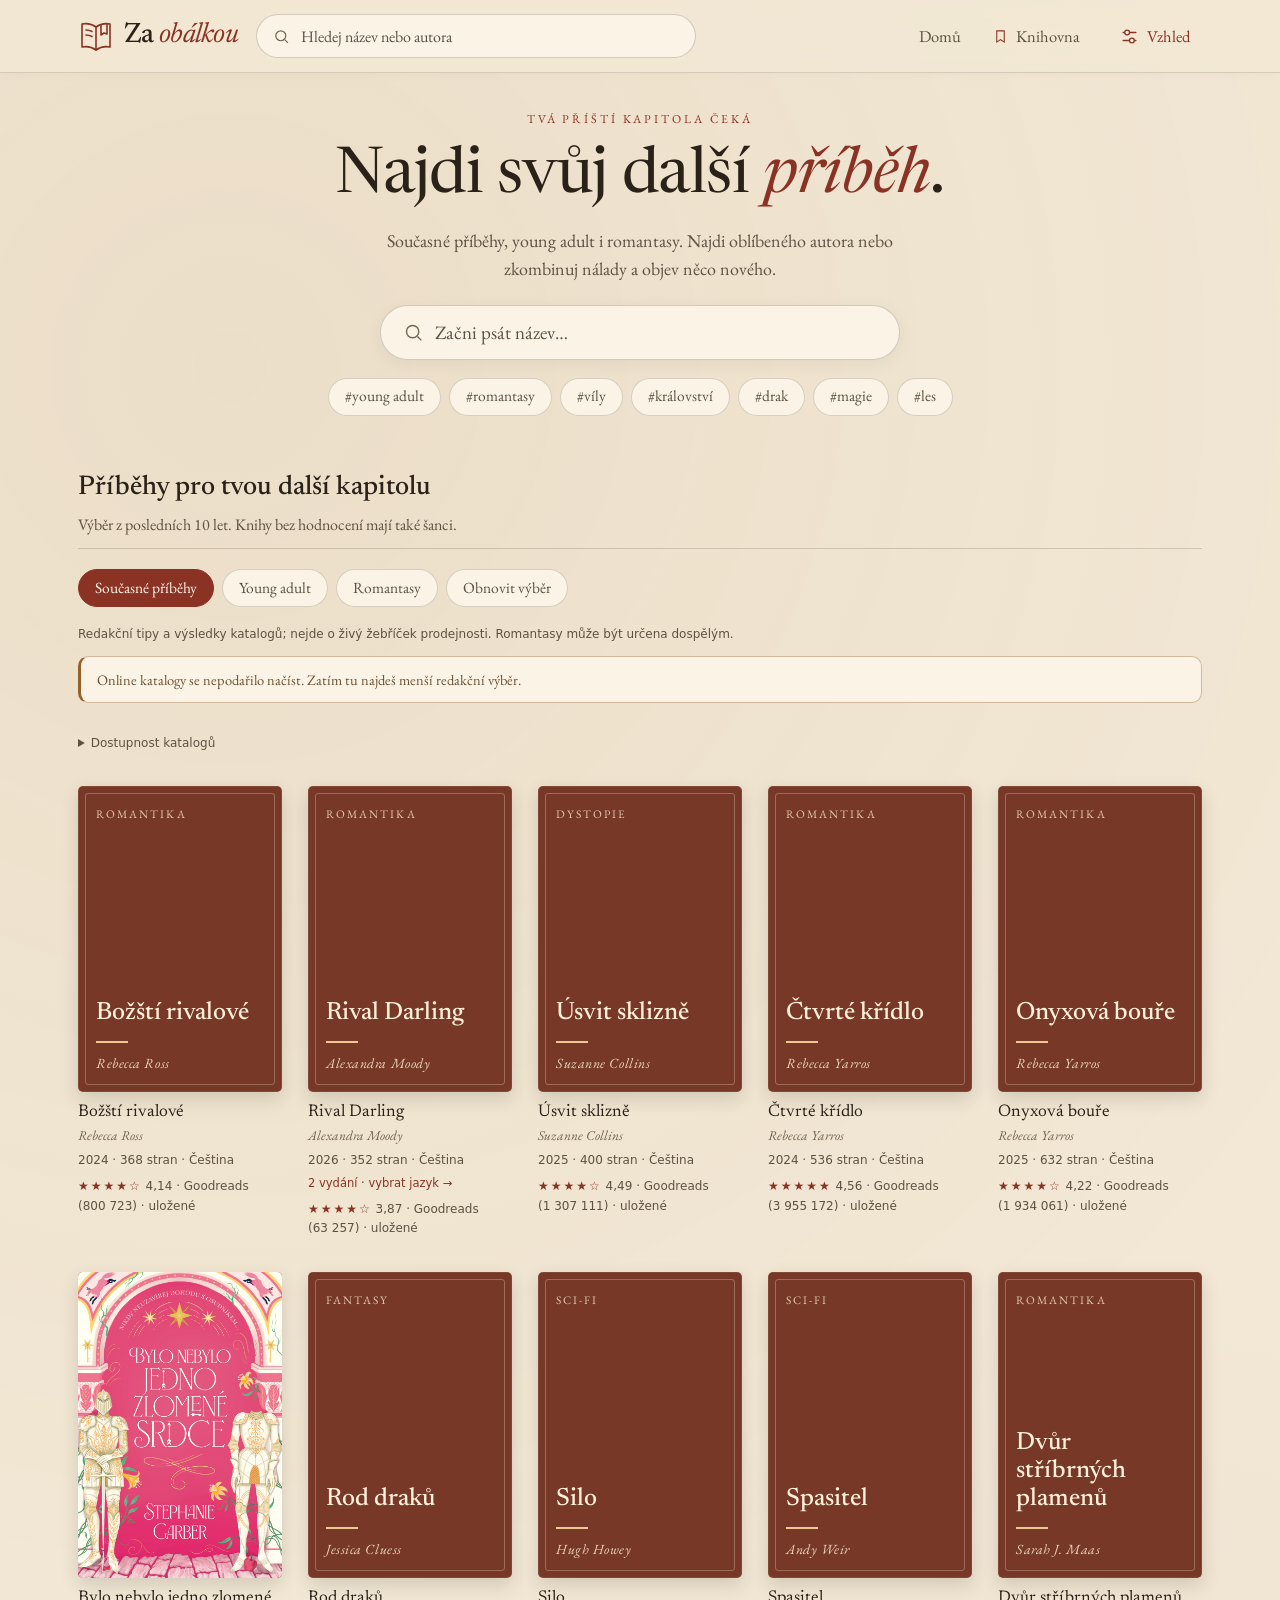
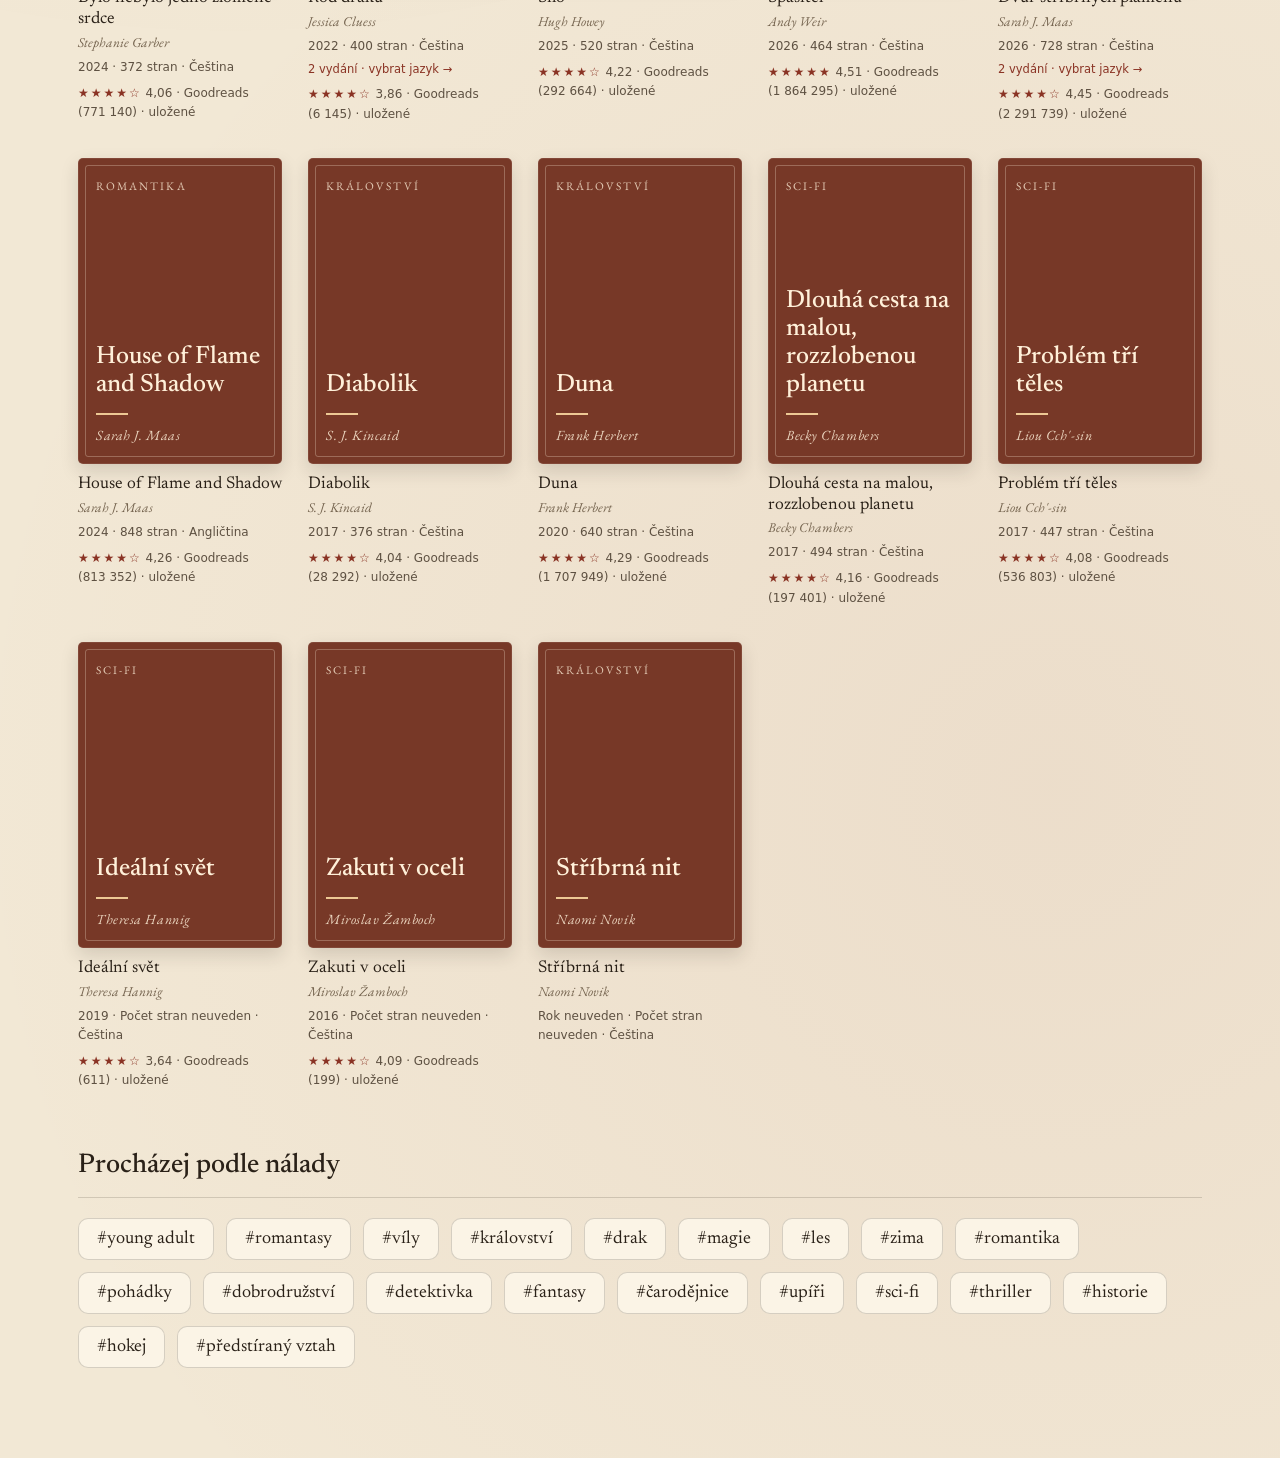
==== commit 1cd8a75e: "Polish shelf materials and prefer complete default editions Give shelf frames real wood grain, bevel" ====
--- a/index.html
+++ b/index.html
@@ -134,12 +134,12 @@
 @media(max-width:420px){.hdr-in nav>.nav-btn[data-action="home"]{display:none}}
 @media(prefers-reduced-motion:reduce){*,*::before,*::after{animation:none!important;transition:none!important;scroll-behavior:auto!important}}
 </style>
-<link rel="stylesheet" href="theme-palette.css?v=20260913-8">
-<link rel="stylesheet" href="reader-tools.css?v=20260913-8">
-<link rel="stylesheet" href="bookshelf.css?v=20260913-8">
-<link rel="stylesheet" href="polish.css?v=20260913-8">
-<link rel="stylesheet" href="appearance.css?v=20260913-8">
-<link rel="stylesheet" href="realism.css?v=20260913-8">
+<link rel="stylesheet" href="theme-palette.css?v=20260913-11">
+<link rel="stylesheet" href="reader-tools.css?v=20260913-11">
+<link rel="stylesheet" href="bookshelf.css?v=20260913-11">
+<link rel="stylesheet" href="polish.css?v=20260913-11">
+<link rel="stylesheet" href="appearance.css?v=20260913-11">
+<link rel="stylesheet" href="realism.css?v=20260913-11">
 </head>
 <body>
 <a class="skip-link" href="#main">Přeskočit na obsah</a>
@@ -174,18 +174,18 @@
 <dialog id="readerDialog" aria-labelledby="dialogTitle"></dialog>
 <div id="toastHost" role="status" aria-live="polite"></div>
 
-<script src="config.js?v=20260913-8"></script>
-<script src="book-core.js?v=20260913-8"></script>
-<script src="catalogue-data.js?v=20260913-8"></script>
-<script src="catalogue-cs.js?v=20260913-8"></script>
-<script src="goodreads-catalogue.js?v=20260913-8"></script>
-<script src="goodreads-client.js?v=20260913-8"></script>
-<script src="catalogue-client.js?v=20260913-8"></script>
-<script src="qrcodegen.js?v=20260913-8"></script>
-<script src="library-tools.js?v=20260913-8"></script>
-<script src="bookshelf.js?v=20260913-8"></script>
-<script src="appearance.js?v=20260913-8"></script>
-<script src="realism-scene.js?v=20260913-8"></script>
+<script src="config.js?v=20260913-11"></script>
+<script src="book-core.js?v=20260913-11"></script>
+<script src="catalogue-data.js?v=20260913-11"></script>
+<script src="catalogue-cs.js?v=20260913-11"></script>
+<script src="goodreads-catalogue.js?v=20260913-11"></script>
+<script src="goodreads-client.js?v=20260913-11"></script>
+<script src="catalogue-client.js?v=20260913-11"></script>
+<script src="qrcodegen.js?v=20260913-11"></script>
+<script src="library-tools.js?v=20260913-11"></script>
+<script src="bookshelf.js?v=20260913-11"></script>
+<script src="appearance.js?v=20260913-11"></script>
+<script src="realism-scene.js?v=20260913-11"></script>
 <script>
 var Core = window.BookCore;
 (function(){
@@ -781,7 +781,7 @@
   h+='<div class="toolbar" aria-label="Zobrazení knihovny"><button class="tag-chip" data-action="libraryView" data-mode="shelf" aria-pressed="'+(state.libraryView==='shelf')+'">Poličky</button><button class="tag-chip" data-action="libraryView" data-mode="overview" aria-pressed="'+(state.libraryView==='overview')+'">Přehled a pokrok</button></div>';
   if(state.libraryView==='shelf'){
     h+='<p class="book-meta shelf-help">Najeď na hřbet pro náhled přebalu. Kliknutím nebo klepnutím na hřbet otevřeš knihu.</p>';
-    [['Rozečtené',reading,'reading'],['Chci přečíst',want,'want'],['Přečtené',read,'read']].forEach(function(group){
+    [['Rozečtené',reading,'reading'],['Chci přečíst',want,'want'],['Přečtené',read,'read']].sort(function(a,b){return isRealism()?Number(!a[1].length)-Number(!b[1].length):0;}).forEach(function(group){
       if(group[1].length||isRealism())h+='<section class="shelf-section'+(!group[1].length?' is-empty':'')+'"><h2>'+group[0]+' <span>'+group[1].length+'</span></h2>'+BookShelf.render(group[1],{esc:esc,attr:attr,coverHTML:coverHTML,spineImageHTML:spineImageHTML,status:group[2]})+'</section>';
     });
     return h+'</div>';
--- a/theme-palette.css
+++ b/theme-palette.css
@@ -81,40 +81,9 @@
 body[data-palette] .cover img.cv { background:var(--cover-bg)!important; }
 body[data-palette] .cover .c-rule { background:var(--cover-rule)!important; }
 
-.palette-picker { position:relative;display:flex;flex:none;align-items:center; }
-.palette-toggle { color:var(--accent);padding:0; }
-.palette-toggle[aria-expanded="true"] { background:rgba(var(--accent-rgb),.12);color:var(--accent); }
-.palette-panel {
-  position:absolute;right:0;top:calc(100% + 12px);z-index:60;width:286px;max-width:calc(100vw - 28px);
-  padding:17px;background:var(--card);color:var(--ink);border:1px solid rgba(var(--ink-rgb),.2);
-  border-radius:15px;box-shadow:0 12px 36px rgba(var(--ink-rgb),.17);text-align:left;
-}
-.palette-panel[hidden] { display:none; }
-.palette-panel-head { display:flex;align-items:center;justify-content:space-between;gap:12px;margin-bottom:12px; }
-.palette-panel-head h2 { margin:0;font:500 22px/1.2 'Newsreader',Georgia,serif; }
-.palette-close { width:30px;height:30px;border:0;border-radius:7px;background:none;color:var(--muted);display:grid;place-items:center;cursor:pointer; }
-.palette-close:hover { background:rgba(var(--ink-rgb),.07);color:var(--ink); }
-.palette-options { display:grid;grid-template-columns:1fr;gap:5px; }
-.palette-choice {
-  display:flex;align-items:center;gap:12px;min-height:44px;width:100%;padding:6px 9px;
-  border:1px solid transparent;border-radius:9px;background:none;color:var(--muted);font:inherit;font-size:16px;text-align:left;cursor:pointer;
-}
-.palette-choice:hover { background:rgba(var(--ink-rgb),.05);color:var(--ink); }
-.palette-choice[aria-pressed="true"] { border-color:rgba(var(--accent-rgb),.35);background:rgba(var(--accent-rgb),.08);color:var(--ink); }
-.palette-swatch { display:grid;place-items:center;width:27px;height:27px;flex:none;border:1px solid rgba(0,0,0,.14);border-radius:50%; }
-.palette-swatch svg { opacity:0; }
-.palette-choice[aria-pressed="true"] .palette-swatch svg { opacity:1; }
-[data-palette-option="peach"] .palette-swatch { background:#EBC3A9;color:#763727; }
-[data-palette-option="lavender"] .palette-swatch { background:#D6BDE9;color:#604078; }
-[data-palette-option="sage"] .palette-swatch { background:#BDD2B1;color:#395D3E; }
-[data-palette-option="rose"] .palette-swatch { background:#EBC0CD;color:#853D57; }
-[data-palette-option="sky"] .palette-swatch { background:#BCD7EB;color:#355E80; }
-.palette-help { margin:13px 0 0;font-size:13.5px;line-height:1.4;color:var(--muted); }
-.palette-sr-only { position:absolute;width:1px;height:1px;padding:0;margin:-1px;overflow:hidden;clip:rect(0,0,0,0);white-space:nowrap;border:0; }
 @media(max-width:640px) {
   .hdr-in nav>.nav-btn[data-action="home"] { display:none; }
   .hdr-in nav { flex:none; }
-  .hdr-in .palette-toggle,.hdr-in #themeBtn { width:36px;height:40px; }
 }
 @media(max-width:480px) {
   .hdr-in .nav-lib { font-size:0;gap:5px;padding:8px 6px; }
--- a/realism.css
+++ b/realism.css
@@ -26,7 +26,7 @@
 
 /* The image is the actual scene: all live elements share its aspect and camera. */
 body[data-realism="true"] .room-home{position:relative;height:100dvh;min-height:570px;overflow:hidden;isolation:isolate;background:#2c2117}
-body[data-realism="true"] .room-scene{position:absolute;left:50%;top:50%;width:max(100vw,calc(100dvh * 1.59879));aspect-ratio:1586/992;transform:translate(-50%,-50%) translate3d(var(--room-look-shift-x,0px),var(--room-look-shift-y,0px),0) perspective(1600px) rotateY(var(--room-look-x,0deg)) rotateX(var(--room-look-y,0deg)) scale(1.015);transform-origin:50% 50%;isolation:isolate;container-type:inline-size}
+body[data-realism="true"] .room-scene{position:absolute;left:0;top:50%;width:max(100vw,calc(100dvh * 1.59879));aspect-ratio:1586/992;transform:translateY(-50%) translate3d(var(--room-look-shift-x,0px),var(--room-look-shift-y,0px),0) perspective(1600px) rotateY(var(--room-look-x,0deg)) rotateX(var(--room-look-y,0deg)) scale(1.015);transform-origin:50% 50%;isolation:isolate;container-type:inline-size}
 body[data-realism="true"] .room-scene:before{content:"";position:absolute;z-index:-2;inset:0;background:var(--room-photo) center / 100% 100% no-repeat;transition:filter .8s}
 body[data-realism="true"] .room-scene:after{content:"";position:absolute;z-index:20;inset:0;pointer-events:none;background:radial-gradient(ellipse at 21% 20%,rgba(255,230,184,.06),transparent 56%),linear-gradient(90deg,rgba(12,8,4,.03),transparent 20%,transparent 78%,rgba(12,8,4,.08));mix-blend-mode:multiply}
 body.dark[data-realism="true"] .room-scene:before{filter:brightness(.52) saturate(.79)}
@@ -74,7 +74,7 @@
 body[data-realism="true"] .room-navigation:before,body[data-realism="true"] .room-navigation:after{content:"";position:absolute;top:50%;width:5px;height:5px;margin-top:-2px;border-radius:50%;background:linear-gradient(45deg,#c2a266 42%,#61411d 43% 58%,#c2a266 59%);box-shadow:inset 0 1px 1px rgba(25,11,2,.5),0 1px 0 rgba(255,231,168,.5);pointer-events:none}
 body[data-realism="true"] .room-navigation:before{left:6px}
 body[data-realism="true"] .room-navigation:after{right:6px}
-body[data-realism="true"] .room-scene>.room-navigation{position:absolute;left:55%;right:auto;top:76.5%;bottom:auto;max-width:40%;padding:.35% 1%;transform:rotate(4.5deg);transform-origin:center;color:#3e2b13}
+body[data-realism="true"] .room-scene>.room-navigation{position:absolute;left:50%;right:auto;top:76.5%;bottom:auto;max-width:40%;padding:.35% 1%;transform:rotate(4.5deg);transform-origin:center;color:#3e2b13}
 body[data-realism="true"] .room-navigation button,body[data-realism="true"] .room-navigation a{display:inline-flex;align-items:center;justify-content:center;gap:7px;min-height:42px;padding:8px 14px;background:transparent;border:0;border-radius:1px;color:inherit;font:500 17px/1.2 'EB Garamond',Georgia,serif;text-decoration:none;text-shadow:inherit;white-space:nowrap;cursor:pointer}
 body[data-realism="true"] .room-navigation .appearance-picker{border-left:1px solid rgba(79,51,15,.26);margin-left:4px;padding-left:4px}
 body[data-realism="true"] .room-navigation button:hover,body[data-realism="true"] .room-navigation a:hover{background:rgba(76,44,7,.08);color:#231806}
@@ -160,7 +160,7 @@
 @media(max-width:1100px){
   body[data-realism="true"] main{padding:24px 22px 110px}
   body[data-realism="true"] .room-navigation button,body[data-realism="true"] .room-navigation a{padding:7px 10px;font-size:16px}
-  body[data-realism="true"] .room-scene>.room-navigation{left:53%;max-width:45%}
+  body[data-realism="true"] .room-scene>.room-navigation{left:47%;max-width:45%}
   body[data-realism="true"] .detail-info{left:46%;width:38.5%;padding-right:9px}
   body[data-realism="true"] .detail-info h1{font-size:32px!important}
   body[data-realism="true"] .detail-info .desc{font-size:17px}
@@ -263,7 +263,7 @@
 body[data-realism="true"] .search-page>*,body[data-realism="true"] .library-page>*{position:relative;z-index:2}
 body[data-realism="true"] .detail-info{z-index:2}
 body[data-realism="true"] .room-plaque{z-index:2}
-body[data-realism="true"] .room-navigation[hidden]{display:none}
+.room-navigation[hidden]{display:none!important}
 @media(max-width:800px){
   body[data-realism="true"] .room-directory{left:30%;width:19%}
   body[data-realism="true"] .room-scene>.room-navigation{left:48%;max-width:49%}
@@ -288,3 +288,54 @@
   body[data-realism="true"] .room-scene>.room-navigation{left:50%;max-width:calc(100vw - 24px)}
   body[data-realism="true"] .detail-info{padding:24px 17px 30px}
 }
+/* The library's title and tools share one continuous paper, with no stacked strips. */
+body[data-realism="true"] .library-page>h1,
+body[data-realism="true"] .library-page>h1+p,
+body[data-realism="true"] .library-page>.toolbar,
+body[data-realism="true"] .library-page>.book-meta{width:100%;max-width:660px;margin:0!important;padding:10px 24px;background:var(--real-paper);background-image:var(--real-paper-grain);border:0;border-radius:0;box-shadow:none}
+body[data-realism="true"] .library-page>h1{padding:22px 24px 6px;font-size:42px!important;line-height:1.1!important;border-radius:2px 2px 0 0}
+body[data-realism="true"] .library-page>h1+p{padding:0 24px 8px;font-size:16px!important}
+body[data-realism="true"] .library-page>.toolbar{gap:8px;padding:8px 24px}
+body[data-realism="true"] .library-page>.book-meta{padding:0 24px 9px;font-size:13px}
+body[data-realism="true"] .library-page>.shelf-help{padding-bottom:20px;border-radius:0 0 2px 2px;box-shadow:0 9px 14px rgba(15,8,2,.18)}
+body[data-realism="true"] .detail-layout:after{background:none;color:#78664b;text-shadow:0 1px 0 rgba(255,255,255,.3)}
+@media(max-width:600px), (max-width:1000px) and (max-aspect-ratio:1/1){
+  body[data-realism="true"] .library-page>h1{padding:21px 18px 7px;font-size:36px!important}
+  body[data-realism="true"] .library-page>h1+p,
+  body[data-realism="true"] .library-page>.toolbar,
+  body[data-realism="true"] .library-page>.book-meta{padding-left:18px;padding-right:18px}
+  body[data-realism="true"] .library-page>.toolbar .tag-chip{min-height:42px}
+}
+/* Grain continues through the cabinet frame; bevels sit in front of the recess. */
+body[data-realism="true"] .shelf-section{
+  border-color:transparent!important;
+  background-image:
+    linear-gradient(180deg,rgba(15,7,2,.79),rgba(24,12,4,.12) 48px,transparent 100px,transparent calc(100% - 78px),rgba(22,10,3,.24)),
+    linear-gradient(90deg,rgba(13,6,2,.78),rgba(24,12,4,.16) 38px,transparent 85px,transparent calc(100% - 85px),rgba(21,10,3,.23) calc(100% - 38px),rgba(12,5,1,.84)),
+    linear-gradient(110deg,rgba(245,209,145,.055),rgba(24,12,4,.095)),
+    linear-gradient(var(--wood-tone),var(--wood-tone)),var(--wood-texture),
+    linear-gradient(90deg,rgba(250,224,166,.29),rgba(255,229,175,.12) 2px,rgba(31,14,3,.3) 5px,transparent 8px,transparent calc(100% - 7px),rgba(244,205,138,.14) calc(100% - 4px),rgba(23,10,2,.55)),
+    linear-gradient(180deg,rgba(250,225,169,.4),rgba(253,223,163,.12) 2px,rgba(34,15,3,.22) 6px,transparent 10px,transparent calc(100% - 4px),rgba(22,9,2,.49)),
+    linear-gradient(var(--wood-tone),var(--wood-tone)),var(--wood-texture);
+  background-size:auto,auto,auto,auto,1000px 680px,auto,auto,auto,680px 455px;
+  background-position:center;
+  background-origin:border-box;
+  background-clip:padding-box,padding-box,padding-box,padding-box,padding-box,border-box,border-box,border-box,border-box;
+  box-shadow:inset 0 2px 1px rgba(246,211,144,.18),inset 2px 0 1px rgba(27,12,3,.68),inset -2px 0 1px rgba(255,227,165,.12),0 6px 21px rgba(18,8,2,.46);
+}
+body[data-realism="true"] .shelf-section:last-of-type{box-shadow:inset 0 2px 1px rgba(246,211,144,.18),inset 2px 0 1px rgba(27,12,3,.68),inset -2px 0 1px rgba(255,227,165,.12),0 20px 30px rgba(18,8,2,.48)}
+body[data-realism="true"] .bookshelf-track:after{
+  background-image:linear-gradient(180deg,rgba(255,228,177,.17),transparent 3px,rgba(27,12,3,.23) 10px,rgba(16,6,1,.45)),linear-gradient(var(--wood-tone),var(--wood-tone)),var(--wood-texture);
+  background-size:auto,auto,720px 480px;
+  box-shadow:0 3px 2px rgba(15,5,0,.35),0 13px 15px -3px rgba(18,7,1,.6),inset 0 1px 0 rgba(255,231,178,.35);
+}
+/* A fine cut edge and contact shadow make the single sheet feel like paper. */
+body[data-realism="true"] .library-page>h1,
+body[data-realism="true"] .library-page>h1+p,
+body[data-realism="true"] .library-page>.toolbar,
+body[data-realism="true"] .library-page>.book-meta{
+  background-image:linear-gradient(105deg,rgba(255,255,255,.14),transparent 36%,rgba(112,80,35,.045)),var(--real-paper-grain);
+  box-shadow:inset 1px 0 0 rgba(255,248,224,.6),inset -1px 0 0 rgba(112,82,40,.25),5px 0 8px -5px rgba(17,8,2,.26);
+}
+body[data-realism="true"] .library-page>h1{box-shadow:inset 1px 0 0 rgba(255,248,224,.6),inset -1px 0 0 rgba(112,82,40,.25),inset 0 1px 0 rgba(255,253,235,.6),5px 0 8px -5px rgba(17,8,2,.26)}
+body[data-realism="true"] .library-page>.shelf-help{box-shadow:inset 1px 0 0 rgba(255,248,224,.6),inset -1px 0 0 rgba(112,82,40,.25),inset 0 -1px 0 rgba(125,93,43,.3),0 2px 0 -1px #bdab86,1px 4px 0 -2px #827052,4px 12px 17px rgba(15,7,2,.29)}
